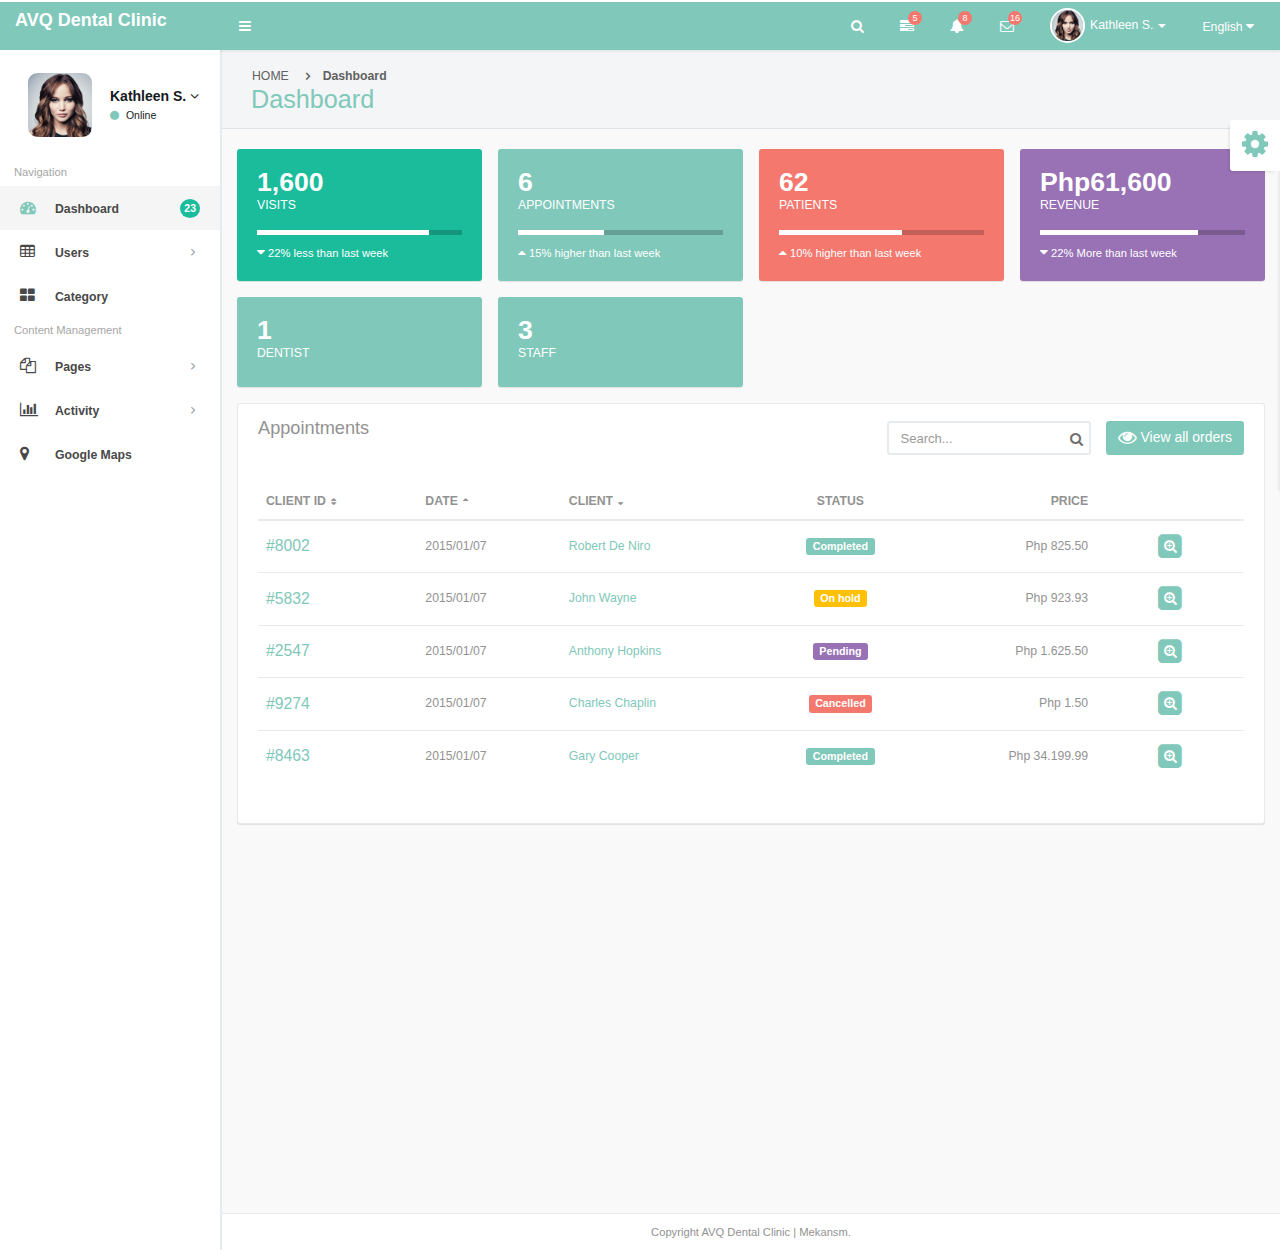
==== csharp/admin/index.html @ 96a30ef9 "Merge branch 'master' of https://github.com/johnsanas/avqdentalclinic" ====
<!DOCTYPE html>
<html>
<head>
<meta charset="UTF-8"/>
<meta name="viewport" content="width=device-width, initial-scale=1.0"/>
<meta http-equiv="X-UA-Compatible" content="IE=edge,chrome=1"/>
<title>Admin - AVQ Dental Clinic</title>
 
<link rel="stylesheet" type="text/css" href="css/bootstrap/bootstrap.min.css"/>
 
<script src="js/demo-rtl.js"></script>
 
 
<link rel="stylesheet" type="text/css" href="css/libs/font-awesome.css"/>
<link rel="stylesheet" type="text/css" href="css/libs/nanoscroller.css"/>
 
<link rel="stylesheet" type="text/css" href="css/compiled/theme_styles.css"/>
 
<link rel="stylesheet" href="css/libs/daterangepicker.css" type="text/css"/>
<link rel="stylesheet" href="css/libs/jquery-jvectormap-1.2.2.css" type="text/css"/>
<link rel="stylesheet" href="css/libs/weather-icons.css" type="text/css"/>
<link rel="stylesheet" href="css/libs/morris.css" type="text/css"/>
<!--<link type="image/x-icon" href="favicon.png" rel="shortcut icon"/>
 
<link href='//fonts.googleapis.com/css?family=Open+Sans:400,600,700,300' rel='stylesheet' type='text/css'>
<!--[if lt IE 9]>
		<script src="js/html5shiv.js"></script>
		<script src="js/respond.min.js"></script>
	<![endif]-->

	
</head>
<body>
<div id="theme-wrapper">
<header class="navbar" id="header-navbar">
<div class="container">
<a href="index.html" id="logo" class="navbar-brand">
AVQ Dental Clinic
</a>
<div class="clearfix">
<button class="navbar-toggle" data-target=".navbar-ex1-collapse" data-toggle="collapse" type="button">
<span class="sr-only">Toggle navigation</span>
<span class="fa fa-bars"></span>
</button>
<div class="nav-no-collapse navbar-left pull-left hidden-sm hidden-xs">
<ul class="nav navbar-nav pull-left">
<li>
<a class="btn" id="make-small-nav">
<i class="fa fa-bars"></i>
</a>
</li>
</ul>
</div>
<div class="nav-no-collapse pull-right" id="header-nav">
<ul class="nav navbar-nav pull-right">
<li class="mobile-search">
<a class="btn">
<i class="fa fa-search"></i>
</a>
<div class="drowdown-search">
<form role="search">
<div class="form-group">
<input type="text" class="form-control" placeholder="Search...">
<i class="fa fa-search nav-search-icon"></i>
</div>
</form>
</div>
</li>



<li class="dropdown hidden-xs">
<a class="btn dropdown-toggle" data-toggle="dropdown">
<i class="fa fa-tasks"></i>
<span class="count">5</span>
</a>
<ul class="dropdown-menu notifications-list">
<li class="pointer">
<div class="pointer-inner">
<div class="arrow"></div>
</div>
</li>

<li class="item-header">You have 5 pending tasks</li>
<li class="item">
	<a href="#">
		<div class="task-info">
			<div class="desc">Dashboard v1.3 <span class="pull-right">40%</span></div>
		</div>
		<div class="progress progress-striped">
			<div class="progress-bar progress-bar-success" role="progressbar" aria-valuenow="40" aria-valuemin="0" aria-valuemax="100" style="width: 40%">
				<span class="sr-only">40% Complete (success)</span>
			</div>
		</div>
	</a>
</li>
<li class="item">
	<a href="#">
		<div class="task-info">
			<div class="desc">Database Update <span class="pull-right">60%</span></div>
		</div>
		<div class="progress progress-striped">
			<div class="progress-bar progress-bar-warning" role="progressbar" aria-valuenow="60" aria-valuemin="0" aria-valuemax="100" style="width: 60%">
				<span class="sr-only">60% Complete (warning)</span>
			</div>
		</div>
	</a>
</li>
<li class="item">
	<a href="#">
		<div class="task-info">
			<div class="desc">Iphone Development <span class="pull-right">87%</span></div>
		</div>
		<div class="progress progress-striped">
			<div class="progress-bar progress-bar-info" role="progressbar" aria-valuenow="20" aria-valuemin="0" aria-valuemax="100" style="width: 87%">
				<span class="sr-only">87% Complete</span>
			</div>
		</div>
	</a>
</li>
<li class="item">
	<a href="#">
		<div class="task-info">
			<div class="desc">Mobile App <span class="pull-right">33%</span></div>
		</div>
		<div class="progress progress-striped">
			<div class="progress-bar progress-bar-danger" role="progressbar" aria-valuenow="80" aria-valuemin="0" aria-valuemax="100" style="width: 33%">
				<span class="sr-only">33% Complete (danger)</span>
			</div>
		</div>
	</a>
</li>
<li class="item">
   <a href="#">
		<div class="task-info">
			<div class="desc">Dashboard v1.3 <span class="pull-right">45%</span></div>
		</div>
		<div class="progress progress-striped active">
			<div class="progress-bar" role="progressbar" aria-valuenow="45" aria-valuemin="0" aria-valuemax="100" style="width: 45%">
				<span class="sr-only">45% Complete</span>
			</div>
		</div>
	</a>
</li>
<li class="item-footer">
<a href="#">
View all tasks
</a>
</li>
</ul>
</li>





<li class="dropdown hidden-xs">
<a class="btn dropdown-toggle" data-toggle="dropdown">
<i class="fa fa-bell"></i>
<span class="count">8</span>
</a>
<ul class="dropdown-menu notifications-list">
<li class="pointer">
<div class="pointer-inner">
<div class="arrow"></div>
</div>
</li>
<li class="item-header">You have 6 new notifications</li>
<li class="item">
<a href="#">
<i class="fa fa-comment"></i>
<span class="content">New comment on ‘Awesome P...</span>
<span class="time"><i class="fa fa-clock-o"></i>13 min.</span>
</a>
</li>
<li class="item">
<a href="#">
<i class="fa fa-plus"></i>
<span class="content">New user registration</span>
<span class="time"><i class="fa fa-clock-o"></i>13 min.</span>
</a>
</li>
<li class="item">
<a href="#">
<i class="fa fa-envelope"></i>
<span class="content">New Message from George</span>
<span class="time"><i class="fa fa-clock-o"></i>13 min.</span>
</a>
</li>
<li class="item">
<a href="#">
<i class="fa fa-shopping-cart"></i>
<span class="content">New purchase</span>
<span class="time"><i class="fa fa-clock-o"></i>13 min.</span>
</a>
</li>
<li class="item">
<a href="#">
<i class="fa fa-eye"></i>
<span class="content">New order</span>
<span class="time"><i class="fa fa-clock-o"></i>13 min.</span>
</a>
</li>
<li class="item-footer">
<a href="#">
View all notifications
</a>
</li>
</ul>
</li>

<li class="dropdown hidden-xs">
<a class="btn dropdown-toggle" data-toggle="dropdown">
<i class="fa fa-envelope-o"></i>
<span class="count">16</span>
</a>
<ul class="dropdown-menu notifications-list messages-list">
<li class="pointer">
<div class="pointer-inner">
<div class="arrow"></div>
</div>
</li>
<li class="item first-item">
<a href="#">
<img src="img/samples/messages-photo-1.png" alt=""/>
<span class="content">
<span class="content-headline">
George Clooney
</span>
<span class="content-text">
Look, just because I don't be givin' no man a foot massage don't make it
right for Marsellus to throw...
</span>
</span>
<span class="time"><i class="fa fa-clock-o"></i>13 min.</span>
</a>
</li>
<li class="item">
<a href="#">
<img src="img/samples/messages-photo-2.png" alt=""/>
<span class="content">
<span class="content-headline">
Emma Watson
</span>
<span class="content-text">
Look, just because I don't be givin' no man a foot massage don't make it
right for Marsellus to throw...
</span>
</span>
<span class="time"><i class="fa fa-clock-o"></i>13 min.</span>
</a>
</li>
<li class="item">
<a href="#">
<img src="img/samples/messages-photo-3.png" alt=""/>
<span class="content">
<span class="content-headline">
Robert Downey Jr.
</span>
<span class="content-text">
Look, just because I don't be givin' no man a foot massage don't make it
right for Marsellus to throw...
</span>
</span>
<span class="time"><i class="fa fa-clock-o"></i>13 min.</span>
</a>
</li>
<li class="item-footer">
<a href="#">
View all messages
</a>
</li>
</ul>
</li>
<li class="dropdown profile-dropdown">
<a href="#" class="dropdown-toggle" data-toggle="dropdown">
<img src="img/samples/scarlet-159.png" alt=""/>
<span class="hidden-xs">Kathleen S.</span> <b class="caret"></b>
</a>
<ul class="dropdown-menu">
<li><a href="user-profile.html"><i class="fa fa-user"></i>Profile</a></li>
<li><a href="#"><i class="fa fa-cog"></i>Settings</a></li>
<li><a href="#"><i class="fa fa-envelope-o"></i>Messages</a></li>
<li><a href="#"><i class="fa fa-power-off"></i>Logout</a></li>
</ul>
</li>
<li class="dropdown language hidden-xs">
<a class="btn dropdown-toggle" data-toggle="dropdown">
English
<i class="fa fa-caret-down"></i>
</a>
<ul class="dropdown-menu">
<li class="item">
<a href="#">
Spanish
</a>
</li>
<li class="item">
<a href="#">
German
</a>
</li>
<li class="item">
<a href="#">
Italian
</a>
</li>
</ul>
</li>
</ul>
</div>
</div>
</div>
</header>
<div id="page-wrapper" class="container">
<div class="row">
<div id="nav-col">
<section id="col-left" class="col-left-nano">
<div id="col-left-inner" class="col-left-nano-content">
<div id="user-left-box" class="clearfix hidden-sm hidden-xs dropdown profile2-dropdown">
<img alt="" src="img/samples/scarlet-159.png"/>
<div class="user-box">
<span class="name">
<a href="#" class="dropdown-toggle" data-toggle="dropdown">
Kathleen S.
<i class="fa fa-angle-down"></i>
</a>
<ul class="dropdown-menu">
<li><a href="user-profile.html"><i class="fa fa-user"></i>Profile</a></li>
<li><a href="#"><i class="fa fa-cog"></i>Settings</a></li>
<li><a href="#"><i class="fa fa-envelope-o"></i>Messages</a></li>
<li><a href="#"><i class="fa fa-power-off"></i>Logout</a></li>
</ul>
</span>
<span class="status">
<i class="fa fa-circle"></i> Online
</span>
</div>
</div>
<div class="collapse navbar-collapse navbar-ex1-collapse" id="sidebar-nav">
<ul class="nav nav-pills nav-stacked">
<li class="nav-header nav-header-first hidden-sm hidden-xs">
Navigation
</li>
<li class="active">
<a href="index.html">
<i class="fa fa-dashboard"></i>
<span>Dashboard</span>
<span class="label label-primary label-circle pull-right">23</span>
</a>
</li>
<li>
<a href="#" class="dropdown-toggle">
<i class="fa fa-table"></i>
<span>Users</span>
<i class="fa fa-angle-right drop-icon"></i>
</a>
<ul class="submenu">
<li>
<a href="dentist.html">
Dentist
</a>
</li>
<li>
<a href="staff.html">
Staff
</a>
</li>
<li>
<a href="patient.html">
Patients
</a>
</li>
</ul>
</li>
<li>
<a href="widgets.html">
<i class="fa fa-th-large"></i>
<span>Category</span>
</a>
</li>
<li class="nav-header nav-header-first hidden-sm hidden-xs">
Content Management
</li>
<li>
<a href="#" class="dropdown-toggle">
<i class="fa fa-copy"></i>
<span>Pages</span>
<i class="fa fa-angle-right drop-icon"></i>
</a>
<ul class="submenu">
<li>
<a href="calendar.html">
Home
</a>
</li>
<li>
<a href="gallery.html">
About
</a>
</li>
<li>
<a href="gallery-v2.html">
Users Page 1
</a>
</li>
<li>
<a href="pricing.html">
Users Page 2
</a>
</li>
<li>
<a href="projects.html">
<a href="projects.html">
Users Page 3
</a>
</li>
<li>
<a href="team-members.html">
<a href="projects.html">
Users Page 4
</a>
</li>

</ul>
</li>
<li>
<a href="#" class="dropdown-toggle">
<i class="fa fa-bar-chart-o"></i>
<span>Activity</span>
<i class="fa fa-angle-right drop-icon"></i>
</a>
<ul class="submenu">
<li>
<a href="graphs-morris.html">
Activity 1
</a>
</li>
<li>
<a href="graphs-flot.html">
Activity 2
</a>
</li>
<li>
<a href="graphs-dygraphs.html">
Activity 3
</a>
</li>
<li>
<a href="graphs-xcharts.html">
Activity 4
</a>
</li>
</ul>
</li>
<li>
<a href="maps.html">
<i class="fa fa-map-marker"></i>
<span>Google Maps</span>
</a>
</li>


</ul>
</div>
</div>
</section>
<div id="nav-col-submenu"></div>
</div>
<div id="content-wrapper">
<div class="row">
<div class="col-lg-12">
<div class="row">
<div class="col-lg-12">
<div id="content-header" class="clearfix">
<div class="pull-left">
<ol class="breadcrumb">
<li><a href="#">Home</a></li>
<li class="active"><span>Dashboard</span></li>
</ol>
<h1>Dashboard</h1>
</div>

</div>
</div>
</div>
<div class="row">
<div class="col-md-3 col-sm-6 col-xs-12">
<div class="main-box small-graph-box emerald-bg">
<div class="box-button">
	<a href="#" class="box-close tooltips" data-toggle="tooltip" title="Close Panel"><i class="fa fa-times"></i></a>
</div>
<span class="value">1,600</span>
<span class="headline">Visits</span>
<div class="progress">
<div style="width: 84%;" aria-valuemax="100" aria-valuemin="0" aria-valuenow="84" role="progressbar" class="progress-bar">
<span class="sr-only">84% Complete</span>
</div>
</div>
<span class="subinfo">
<i class="fa fa-caret-down"></i> 22% less than last week
</span>
</div>
</div>
<div class="col-md-3 col-sm-6 col-xs-12">
<div class="main-box small-graph-box blue-bg">
<div class="box-button">
	<a href="#" class="box-close tooltips" data-toggle="tooltip" title="Close Panel"><i class="fa fa-times"></i></a>
</div>
<span class="value">6</span>
<span class="headline">Appointments</span>
<div class="progress">
<div style="width: 42%;" aria-valuemax="100" aria-valuemin="0" aria-valuenow="42" role="progressbar" class="progress-bar">
<span class="sr-only">42% Complete</span>
</div>
</div>
<span class="subinfo">
<i class="fa fa-caret-up"></i> 15% higher than last week
</span>
</div>
</div>
<div class="col-md-3 col-sm-6 col-xs-12">
<div class="main-box small-graph-box red-bg">
<div class="box-button">
	<a href="#" class="box-close tooltips" data-toggle="tooltip" title="Close Panel"><i class="fa fa-times"></i></a>
</div>
<span class="value">62</span>
<span class="headline">Patients</span>
<div class="progress">
<div style="width: 60%;" aria-valuemax="100" aria-valuemin="0" aria-valuenow="60" role="progressbar" class="progress-bar">
<span class="sr-only">60% Complete</span>
</div>
</div>
<span class="subinfo">
<i class="fa fa-caret-up"></i> 10% higher than last week
</span>
</div>
</div>
<div class="col-md-3 col-sm-6 col-xs-12">
<div class="main-box small-graph-box purple-bg">
<div class="box-button">
	<a href="#" class="box-close tooltips" data-toggle="tooltip" title="Close Panel"><i class="fa fa-times"></i></a>
</div>
<span class="value">Php61,600</span>
<span class="headline">Revenue</span>
<div class="progress">
<div style="width: 77%;" aria-valuemax="100" aria-valuemin="0" aria-valuenow="77" role="progressbar" class="progress-bar">
<span class="sr-only">77% Complete</span>
</div>
</div>
<span class="subinfo">
<i class="fa fa-caret-down"></i> 22% More than last week
</span>
</div>
</div>

<div class="col-md-3 col-sm-6 col-xs-12">
<div class="main-box small-graph-box blue-bg">
<div class="box-button">
	<a href="#" class="box-close tooltips" data-toggle="tooltip" title="Close Panel"><i class="fa fa-times"></i></a>
</div>
<span class="value">1</span>
<span class="headline">Dentist</span>
</div>
</div>

<div class="col-md-3 col-sm-6 col-xs-12">
<div class="main-box small-graph-box blue-bg">
<div class="box-button">
	<a href="#" class="box-close tooltips" data-toggle="tooltip" title="Close Panel"><i class="fa fa-times"></i></a>
</div>
<span class="value">3</span>
<span class="headline">Staff</span>
</div>
</div>

</div>

<div class="row">


<div class="col-lg-12">
<div class="main-box clearfix">
<header class="main-box-header clearfix">
<h2 class="pull-left">Appointments</h2>
<div class="filter-block pull-right">
<div class="form-group pull-left">
<input type="text" class="form-control" placeholder="Search...">
<i class="fa fa-search search-icon"></i>
</div>
<a href="#" class="btn btn-primary pull-right">
<i class="fa fa-eye fa-lg"></i> View all orders
</a>
</div>
</header>
<div class="main-box-body clearfix">
<div class="table-responsive clearfix">
<table class="table table-hover">
<thead>
<tr>
<th><a href="#"><span>Client ID</span></a></th>
<th><a href="#" class="desc"><span>Date</span></a></th>
<th><a href="#" class="asc"><span>Client</span></a></th>
<th class="text-center"><span>Status</span></th>
<th class="text-right"><span>Price</span></th>
<th>&nbsp;</th>
</tr>
</thead>
<tbody>
<tr>
<td>
<a href="#">#8002</a>
</td>
<td>
2015/01/07
</td>
<td>
<a href="#">Robert De Niro</a>
</td>
<td class="text-center">
<span class="label label-success">Completed</span>
</td>
<td class="text-right">
Php 825.50
</td>
<td class="text-center" style="width: 15%;">
<a href="#" class="table-link">
<span class="fa-stack">
<i class="fa fa-square fa-stack-2x"></i>
<i class="fa fa-search-plus fa-stack-1x fa-inverse"></i>
</span>
</a>
</td>
</tr>
<tr>
<td>
<a href="#">#5832</a>
</td>
<td>
2015/01/07
</td>
<td>
<a href="#">John Wayne</a>
</td>
<td class="text-center">
<span class="label label-warning">On hold</span>
</td>
<td class="text-right">
Php 923.93
</td>
<td class="text-center" style="width: 15%;">
<a href="#" class="table-link">
<span class="fa-stack">
<i class="fa fa-square fa-stack-2x"></i>
<i class="fa fa-search-plus fa-stack-1x fa-inverse"></i>
</span>
</a>
</td>
</tr>
<tr>
<td>
<a href="#">#2547</a>
</td>
<td>
2015/01/07
</td>
<td>
<a href="#">Anthony Hopkins</a>
</td>
<td class="text-center">
<span class="label label-info">Pending</span>
</td>
<td class="text-right">
Php 1.625.50
</td>
<td class="text-center" style="width: 15%;">
<a href="#" class="table-link">
<span class="fa-stack">
<i class="fa fa-square fa-stack-2x"></i>
<i class="fa fa-search-plus fa-stack-1x fa-inverse"></i>
</span>
</a>
</td>
</tr>
<tr>
<td>
<a href="#">#9274</a>
</td>
<td>
2015/01/07
</td>
<td>
<a href="#">Charles Chaplin</a>
</td>
<td class="text-center">
<span class="label label-danger">Cancelled</span>
</td>
<td class="text-right">
Php 1.50
</td>
<td class="text-center" style="width: 15%;">
<a href="#" class="table-link">
<span class="fa-stack">
<i class="fa fa-square fa-stack-2x"></i>
<i class="fa fa-search-plus fa-stack-1x fa-inverse"></i>
</span>
</a>
</td>
</tr>
<tr>
<td>
<a href="#">#8463</a>
</td>
<td>
2015/01/07
</td>
<td>
<a href="#">Gary Cooper</a>
</td>
<td class="text-center">
<span class="label label-success">Completed</span>
</td>
<td class="text-right">
Php 34.199.99
</td>
<td class="text-center" style="width: 15%;">
<a href="#" class="table-link">
<span class="fa-stack">
<i class="fa fa-square fa-stack-2x"></i>
<i class="fa fa-search-plus fa-stack-1x fa-inverse"></i>
</span>
</a>
</td>
</tr>
</tbody>
</table>
</div>
</div>
</div>
</div>


</div>

</div>
</div>
<footer id="footer-bar" class="row">
<p id="footer-copyright" class="col-xs-12">
Copyright AVQ Dental Clinic | Mekansm.
</p>
</footer>
</div>
</div>
</div>
</div>
<div id="config-tool" class="closed">
<a id="config-tool-cog">
<i class="fa fa-cog"></i>
</a>
<div id="config-tool-options">
<h4>Layout Options</h4>
<ul>
<li>
<div class="checkbox-nice">
<input type="checkbox" id="config-fixed-header"/>
<label for="config-fixed-header">
Fixed Header
</label>
</div>
</li>
<li>
<div class="checkbox-nice">
<input type="checkbox" id="config-fixed-sidebar"/>
<label for="config-fixed-sidebar">
Fixed Left Menu
</label>
</div>
</li>
<li>
<div class="checkbox-nice">
<input type="checkbox" id="config-fixed-footer"/>
<label for="config-fixed-footer">
Fixed Footer
</label>
</div>
</li>
<li>
<div class="checkbox-nice">
<input type="checkbox" id="config-boxed-layout"/>
<label for="config-boxed-layout">
Boxed Layout
</label>
</div>
</li>
<li>
<div class="checkbox-nice">
<input type="checkbox" id="config-rtl-layout"/>
<label for="config-rtl-layout">
Right-to-Left
</label>
</div>
</li>
</ul>
<br/>
<h4>Skin Color</h4>
<ul id="skin-colors" class="clearfix">
<li>
<a class="skin-changer" data-skin="theme-navyBlue" data-toggle="tooltip" title="Navy Blue" style="background-color: #34495e;">
</a>
</li>
<li>
<a class="skin-changer" data-skin="theme-white" data-toggle="tooltip" title="White/Green" style="background-color: #2ecc71;">
</a>
</li>
<li>
<a class="skin-changer blue-gradient" data-skin="theme-blue-gradient" data-toggle="tooltip" title="Gradient">
</a>
</li>
<li>
<a class="skin-changer" data-skin="theme-greenSea" data-toggle="tooltip" title="Green Sea" style="background-color: #6ff3ad;">
</a>
</li>
<li>
<a class="skin-changer" data-skin="theme-amethyst" data-toggle="tooltip" title="Amethyst" style="background-color: #9b59b6;">
</a>
</li>
<li>
<a class="skin-changer" data-skin="theme-blue" data-toggle="tooltip" title="Blue" style="background-color: #7FC8BA;">
</a>
</li>
<li>
<a class="skin-changer" data-skin="theme-red" data-toggle="tooltip" title="Red" style="background-color: #e74c3c;">
</a>
</li>
<li>
<a class="skin-changer" data-skin="theme-whbl" data-toggle="tooltip" title="White/Blue" style="background-color: #1ABC9C;">
</a>
</li>
</ul>
</div>
</div>
 
<script src="js/demo-skin-changer.js"></script>  
<script src="js/jquery.js"></script>
<script src="js/bootstrap.js"></script>
<script src="js/jquery.nanoscroller.min.js"></script>
<script src="js/demo.js"></script>  

<script src="js/jquery.scrollTo.min.js"></script>
<script src="js/jquery.slimscroll.min.js"></script> 
<script src="js/moment.min.js"></script>
<script src="js/jquery-jvectormap-1.2.2.min.js"></script>
<script src="js/jquery-jvectormap-world-merc-en.js"></script>
<script src="js/gdp-data.js"></script>
<script src="js/flot/jquery.flot.min.js"></script>
<script src="js/flot/jquery.flot.resize.min.js"></script>
<script src="js/flot/jquery.flot.time.min.js"></script>
<script src="js/flot/jquery.flot.threshold.js"></script>
<script src="js/flot/jquery.flot.axislabels.js"></script>
<script src="js/jquery.sparkline.min.js"></script>
<script src="js/skycons.js"></script>

<script src="js/raphael-min.js"></script>
<script src="js/morris.js"></script>
<script src="js/scripts.js"></script>
<script src="js/pace.min.js"></script>

<script>
	$(document).ready(function() {
		//BOX BUTTON SHOW AND CLOSE
	   jQuery('.small-graph-box').hover(function() {
		  jQuery(this).find('.box-button').fadeIn('fast');
	   }, function() {
		  jQuery(this).find('.box-button').fadeOut('fast');
	   });
	   jQuery('.small-graph-box .box-close').click(function() {
		  jQuery(this).closest('.small-graph-box').fadeOut(200);
		  return false;
	   });
	   
	    //CHARTS
	    function gd(year, day, month) {
			return new Date(year, month - 1, day).getTime();
		}
		
		graphArea2 = Morris.Area({
			element: 'hero-area',
			padding: 10,
        behaveLikeLine: true,
        gridEnabled: false,
        gridLineColor: '#dddddd',
        axes: true,
        resize: true,
        smooth:true,
        pointSize: 0,
        lineWidth: 0,
        fillOpacity:0.85,
			data: [
				{period: '2010 Q1', iphone: 2666, ipad: null, itouch: 2647},
				{period: '2010 Q2', iphone: 15778, ipad: 13794, itouch: 12041},
				{period: '2010 Q3', iphone: 12912, ipad: 10969, itouch: 9901},
				{period: '2010 Q4', iphone: 8767, ipad: 6597, itouch: 6689},
				{period: '2011 Q1', iphone: 10810, ipad: 10914, itouch: 12293},
				{period: '2011 Q2', iphone: 9670, ipad: 9000, itouch: 7881},
				{period: '2011 Q3', iphone: 4820, ipad: 3795, itouch: 1588},
				{period: '2011 Q4', iphone: 15073, ipad: 8967, itouch: 5175},
				{period: '2012 Q1', iphone: 10687, ipad: 4460, itouch: 2028},
				{period: '2012 Q2', iphone: 8432, ipad: 5713, itouch: 1791}
			],
			lineColors:['#869d9d','#EFC94C','#45B29D'],
			xkey: 'period',
            redraw: true,
            ykeys: ['iphone', 'ipad', 'itouch'],
            labels: ['All Visitors', 'Returning Visitors', 'Unique Visitors'],
			pointSize: 2,
			hideHover: 'auto',
			resize: true
		});
		
			// graph real time
		if ($('#graph-flot-realtime').length) {
		
			var data = [],
				totalPoints = 300;

			function getRandomData() {

				if (data.length > 0)
					data = data.slice(1);

				// Do a random walk

				while (data.length < totalPoints) {

					var prev = data.length > 0 ? data[data.length - 1] : 50,
						y = prev + Math.random() * 10 - 5;

					if (y < 0) {
						y = 0;
					} else if (y > 100) {
						y = 100;
					}

					data.push(y);
				}

				// Zip the generated y values with the x values

				var res = [];
				for (var i = 0; i < data.length; ++i) {
					res.push([i, data[i]])
				}

				return res;
			}

			// Set up the control widget

			var updateInterval = 30;
			$().val(updateInterval).change(function () {
				var v = $(this).val();
				if (v && !isNaN(+v)) {
					updateInterval = +v;
					if (updateInterval < 1) {
						updateInterval = 1;
					} else if (updateInterval > 2000) {
						updateInterval = 2000;
					}
					$(this).val("" + updateInterval);
				}
			});

			var plot = $.plot("#graph-flot-realtime", [ getRandomData() ], {
				series: {
					lines: { 
						show: true,
						lineWidth: 1,
						fill: true, 
						fillColor: { colors: [ { opacity: 0.5 }, { opacity: 0.5 } ] }
					},
					shadowSize: 0	// Drawing is faster without shadows
				},
				colors: ["#1ABC9C"],
				
				yaxis: {
					min: 0,
					max: 110
				},
				xaxis: {
					show: false
				},
				grid:{borderWidth:1,backgroundColor:"#FFF"}
			});

			function update() {

				plot.setData([getRandomData()]);

				// Since the axes don't change, we don't need to call plot.setupGrid()

				plot.draw();
				setTimeout(update, updateInterval);
			}

			update();
		}
	    
		//WORLD MAP
		$('#world-map').vectorMap({
			map: 'world_merc_en',
			backgroundColor: '#ffffff',
			zoomOnScroll: false,
			regionStyle: {
				initial: {
					fill: '#e1e1e1',
					stroke: 'none',
					"stroke-width": 0,
					"stroke-opacity": 1
				},
				hover: {
					"fill-opacity": 0.8
				},
				selected: {
					fill: '#8dc859'
				},
				selectedHover: {
				}
			},
			markerStyle: {
				initial: {
					fill: '#FF6C60',
					stroke: '#FF6C60'
				}
			},
			markers: [
				{latLng: [38.35, -121.92], name: 'Los Angeles - 23'},
				{latLng: [39.36, -73.12], name: 'New York - 84'},
				{latLng: [50.49, -0.23], name: 'London - 43'},
				{latLng: [36.29, 138.54], name: 'Tokyo - 33'},
				{latLng: [37.02, 114.13], name: 'Beijing - 91'},
				{latLng: [-32.59, 150.21], name: 'Sydney - 22'},
			],
			series: {
				regions: [{
					values: gdpData,
					scale: ['#6fc4fe', '#58DDD0'],
					normalizeFunction: 'polynomial'
				}]
			},
			onRegionLabelShow: function(e, el, code){
				el.html(el.html()+' ('+gdpData[code]+')');
			}
		});

		/* SPARKLINE - graph in header */
		var orderValues = [10,8,5,7,4,4,3,8,0,7,10,6,5,4,3,6,8,9];

		$('.spark-orders').sparkline(orderValues, {
			type: 'bar', 
			barColor: '#7FC8BA',
			height: 25,
			barWidth: 6
		});

		var revenuesValues = [8,3,2,6,4,9,1,10,8,2,5,8,6,9,3,4,2,3,7];

		$('.spark-revenues').sparkline(revenuesValues, {
			type: 'bar', 
			barColor: '#7FC8BA',
			height: 25,
			barWidth: 6
		});

		/* ANIMATED WEATHER */
		var skycons = new Skycons({"color": "#58DDD0"});
		// on Android, a nasty hack is needed: {"resizeClear": true}

		// you can add a canvas by it's ID...
		skycons.add("current-weather", Skycons.SNOW);

		// start animation!
		skycons.play();

		$('.conversation-inner').slimScroll({
	        height: '405px',
	        wheelStep: 35,
	    });
		
		$('.chat-input').keypress(function (ev) {
			var p = ev.which;
			var chatTime = moment().format("MMMM Do YYYY, h:mm a");
			var chatText = $('.chat-input').val();
			if (p == 13) {
				if (chatText == "") {
					alert('Empty Field');
				} else {
					$('<div class="conversation-item item-left clearfix"><div class="conversation-user"><img src="img/samples/ryan.png" alt="male"/></div><div class="conversation-body"><div class="name">Ryan Gossling</div><div class="time hidden-xs">' + chatTime + '</div><div class="text">' + chatText + '</div></div></div>').appendTo('.conversation-inner');
					$(this).val('');
					$('.conversation-inner').scrollTo('100%', '100%', {
					easing: 'swing'
					});
				}
				return false;
				ev.epreventDefault();
				ev.stopPropagation();
			}
		});
		$('.chat-send .btn').click(function () {
			var chatTime = moment().format("MMMM Do YYYY, h:mm a");
			var chatText = $('.chat-input').val();
			if (chatText == "") {
				alert('Empty Field');
				$(".chat-input").focus();
			} else {
				$('<div class="conversation-item item-left clearfix"><div class="conversation-user"><img src="img/samples/ryan.png" alt="male"/></div><div class="conversation-body"><div class="name">Ryan Gossling</div><div class="time hidden-xs">' + chatTime + '</div><div class="text">' + chatText + '</div></div></div>').appendTo('.conversation-inner');
				$('.chat-input').val('');
				$(".chat-input").focus();
				$('.conversation-inner').scrollTo('100%', '100%', {
					easing: 'swing'
				});
			}
			return false;
		});
	});
	</script>
</body>
</html>
---- csharp/admin/css/libs/nanoscroller.css ----
.nano{position:relative;width:100%;height:100%;overflow:hidden;}.nano>.nano-content{position:absolute;overflow:scroll;overflow-x:hidden;top:0;right:0;bottom:0;left:0;}.nano>.nano-content:focus{outline:thin dotted;}.nano>.nano-content::-webkit-scrollbar{display:none;}.has-scrollbar>.nano-content::-webkit-scrollbar{display:block;}.nano>.nano-pane{background:rgba(0,0,0,.1);position:absolute;width:7px;right:0;top:0;bottom:0;visibility:hidden\9;opacity:.01;-webkit-transition:.2s;-moz-transition:.2s;-o-transition:.2s;transition:.2s;-moz-border-radius:7px;-webkit-border-radius:7px;border-radius:7px;}.nano>.nano-pane>.nano-slider{background:#444;background:rgba(0,0,0,.5);position:relative;margin:0 1px;-moz-border-radius:7px;-webkit-border-radius:7px;border-radius:7px;}.nano:hover>.nano-pane,.nano-pane.active,.nano-pane.flashed{visibility:visible\9;opacity:0.99;}@media (min-width: 992px) {.fixed-leftmenu .col-left-nano{position:relative;width:100%;height:100%;overflow:hidden;}.fixed-leftmenu .col-left-nano>.col-left-nano-content{position:absolute;overflow:scroll;overflow-x:hidden;top:0;right:0;bottom:0;left:0;}.fixed-leftmenu .col-left-nano>.col-left-nano-content:focus{outline:thin dotted;}.fixed-leftmenu .col-left-nano>.col-left-nano-content::-webkit-scrollbar{display:none;}.fixed-leftmenu .has-scrollbar>.col-left-nano-content::-webkit-scrollbar{display:block;}.fixed-leftmenu .col-left-nano>.nano-pane{background:rgba(0,0,0,.1);position:absolute;width:7px;right:0;top:0;bottom:0;visibility:hidden\9;opacity:.01;-webkit-transition:.2s;-moz-transition:.2s;-o-transition:.2s;transition:.2s;-moz-border-radius:7px;-webkit-border-radius:7px;border-radius:7px;}.fixed-leftmenu .col-left-nano>.nano-pane>.nano-slider{background:#444;background:rgba(0,0,0,.5);position:relative;margin:0 1px;-moz-border-radius:7px;-webkit-border-radius:7px;border-radius:7px;}.fixed-leftmenu .col-left-:hover>.nano-pane,.nano-pane.active,.nano-pane.flashed{visibility:visible\9;opacity:0.99;}#email-navigation.email-nav-nano,#email-content.email-content-nano,#email-detail.email-detail-nano,#email-new.email-new-nano{height:100%;overflow:hidden;}#email-navigation.email-nav-nano>.email-nav-nano-content,#email-content.email-content-nano>.email-content-nano-content,#email-detail.email-detail-nano>.email-detail-nano-content,#email-new.email-new-nano>.email-new-nano-content{position:absolute;overflow:scroll;overflow-x:hidden;top:0;right:0;bottom:0;left:0;}.rtl #email-navigation.email-nav-nano>.email-nav-nano-content,.rtl #email-content.email-content-nano>.email-content-nano-content,.rtl #email-detail.email-detail-nano>.email-detail-nano-content,.rtl #email-new.email-new-nano>.email-new-nano-content{left:-14px;padding-left:14px;right:0!important;padding-right:0!important;}#email-navigation.email-nav-nano>.email-nav-nano-content:focus,#email-content.email-content-nano>.email-content-nano-content:focus,#email-detail.email-detail-nano>.email-detail-nano-content:focus,#email-new.email-new-nano>.email-new-nano-content:focus{outline:thin dotted;}#email-navigation.email-nav-nano>.email-nav-nano-content::-webkit-scrollbar,#email-content.email-content-nano>.email-content-nano-content::-webkit-scrollbar,#email-detail.email-detail-nano>.email-detail-nano-content::-webkit-scrollbar,#email-new.email-new-nano>.email-new-nano-content::-webkit-scrollbar{display:none;}#email-navigation.has-scrollbar>.email-nav-nano-content::-webkit-scrollbar,#email-content.has-scrollbar>.email-content-nano-content::-webkit-scrollbar,#email-detail.has-scrollbar>.email-detail-nano-content::-webkit-scrollbar,#email-new.has-scrollbar>.email-new-nano-content::-webkit-scrollbar{display:block;}#email-navigation.email-nav-nano>.nano-pane,#email-content.email-content-nano>.nano-pane,#email-detail.email-detail-nano>.nano-pane,#email-new.email-new-nano>.nano-pane{background:rgba(0,0,0,.1);position:absolute;width:7px;right:0;top:0;bottom:0;visibility:hidden\9;opacity:.01;-webkit-transition:.2s;-moz-transition:.2s;-o-transition:.2s;transition:.2s;-moz-border-radius:7px;-webkit-border-radius:7px;border-radius:7px;}.rtl #email-navigation.email-nav-nano>.nano-pane,.rtl #email-content.email-content-nano>.nano-pane,.rtl #email-detail.email-detail-nano>.nano-pane,.rtl #email-new.email-new-nano>.nano-pane{left:0;right:auto;}#email-navigation.email-nav-nano>.nano-pane>.nano-slider,#email-content.email-content-nano>.nano-pane>.nano-slider,#email-detail.email-detail-nano>.nano-pane>.nano-slider,#email-new.email-new-nano>.nano-pane>.nano-slider{background:#444;background:rgba(0,0,0,.5);position:relative;margin:0 1px;-moz-border-radius:7px;-webkit-border-radius:7px;border-radius:7px;}#email-navigation.email-nav-nano:hover>.nano-pane,#email-navigation .nano-pane.active,#email-navigation .nano-pane.flashed,#email-content.email-content-nano:hover>.nano-pane,#email-content .nano-pane.active,#email-content .nano-pane.flashed,#email-detail.email-detail-nano:hover>.nano-pane,#email-detail .nano-pane.active,#email-detail .nano-pane.flashed,#email-new.email-new-nano:hover>.nano-pane,#email-new .nano-pane.active,#email-new .nano-pane.flashed{visibility:visible\9;opacity:0.99;}}
---- csharp/admin/css/compiled/theme_styles.css ----
html,
body {
    font-family: 'Open Sans',sans-serif;
    -webkit-font-smoothing: antialiased;
	overflow-x: hidden;
}
@media (max-width: 419px) { 
    html,
    body { font-size: 12px }
}
body {
    color: #929292;
    background: url("../../img/whitey.jpg") repeat scroll 0 0 #fff;
    background-size: 220px 220px;
}
h1,
h2,
h3,
h4,
h5,
h6 {
    font-family: 'Open Sans',sans-serif;
    font-weight: 300;
}
h1 {
    clear: both;
    color: #1ABC9C;
    margin: 0 0 20px 0;
    padding-left: 14px;
    font-size: 2em;
}
h2 {
    clear: both;
    font-size: 1.8em;
    margin-bottom: 10px;
    padding: 10px 0 10px 30px;
}
h3 {
    border-bottom: 2px solid #b0bec5;
    padding-left: 5px;
    margin-bottom: 15px;
    margin-top: 30px;
    font-size: 1.4em;
}
h3>span {
    border-bottom: 2px solid #b0bec5;
    display: inline-block;
    padding: 0 5px 5px;
}
h4 { font-size: 1.2em }
h5 { font-size: 1em }
h6 { font-size: 0.875em }
a {
    color: #1ABC9C;
    outline: none!important;
}
a:hover,
a:focus { color: #1ABC9C }
.container {
    padding-left: 8px;
    padding-right: 8px;
}
@media (max-width: 767px) { 
    .container {
        padding-left: 5px;
        padding-right: 5px;
    }
}
.row {
    margin-left: -8px;
    margin-right: -8px;
}
@media (max-width: 767px) { 
    .row {
        margin-left: -5px;
        margin-right: -5px;
    }
}
.col-xs-1,
.col-sm-1,
.col-md-1,
.col-lg-1,
.col-xs-2,
.col-sm-2,
.col-md-2,
.col-lg-2,
.col-xs-3,
.col-sm-3,
.col-md-3,
.col-lg-3,
.col-xs-4,
.col-sm-4,
.col-md-4,
.col-lg-4,
.col-xs-5,
.col-sm-5,
.col-md-5,
.col-lg-5,
.col-xs-6,
.col-sm-6,
.col-md-6,
.col-lg-6,
.col-xs-7,
.col-sm-7,
.col-md-7,
.col-lg-7,
.col-xs-8,
.col-sm-8,
.col-md-8,
.col-lg-8,
.col-xs-9,
.col-sm-9,
.col-md-9,
.col-lg-9,
.col-xs-10,
.col-sm-10,
.col-md-10,
.col-lg-10,
.col-xs-11,
.col-sm-11,
.col-md-11,
.col-lg-11,
.col-xs-12,
.col-sm-12,
.col-md-12,
.col-lg-12 {
    padding-left: 8px;
    padding-right: 8px;
}
@media (max-width: 767px) { 
    .col-xs-1,
    .col-sm-1,
    .col-md-1,
    .col-lg-1,
    .col-xs-2,
    .col-sm-2,
    .col-md-2,
    .col-lg-2,
    .col-xs-3,
    .col-sm-3,
    .col-md-3,
    .col-lg-3,
    .col-xs-4,
    .col-sm-4,
    .col-md-4,
    .col-lg-4,
    .col-xs-5,
    .col-sm-5,
    .col-md-5,
    .col-lg-5,
    .col-xs-6,
    .col-sm-6,
    .col-md-6,
    .col-lg-6,
    .col-xs-7,
    .col-sm-7,
    .col-md-7,
    .col-lg-7,
    .col-xs-8,
    .col-sm-8,
    .col-md-8,
    .col-lg-8,
    .col-xs-9,
    .col-sm-9,
    .col-md-9,
    .col-lg-9,
    .col-xs-10,
    .col-sm-10,
    .col-md-10,
    .col-lg-10,
    .col-xs-11,
    .col-sm-11,
    .col-md-11,
    .col-lg-11,
    .col-xs-12,
    .col-sm-12,
    .col-md-12,
    .col-lg-12 {
        padding-left: 5px;
        padding-right: 5px;
    }
}
@media (max-width: 419px) { 
    h1 {
        padding-left: 5px;
        font-size: 1.8em;
    }
    h2 { font-size: 1.5em }
    .hidden-xxs { display: none!important }
    tr.hidden-xxs { display: table-row!important }
    th.hidden-xxs,
    td.hidden-xxs { display: table-cell!important }
    .visible-xxs { display: block!important }
    tr.visible-xxs { display: none!important }
    th.visible-xxs,
    td.visible-xxs { display: none!important }
    .breadcrumb { padding-left: 6px }
}
#theme-wrapper {
    box-shadow: 0 0 53px 0 rgba(0,0,0,0.55);
    max-width: 1920px;
}
#page-wrapper { background-color: #2c3e50 }
.container {
    margin: 0;
    max-width: 1920px;
    width: 100%;
}
#content-wrapper {
    background: #e7ebee;
    height: 100%;
    margin-top: 0;
    margin-bottom: 0;
    position: relative;
    min-height: 1200px;
    padding: 15px 15px 35px 15px;
    margin-left: 220px;
}
@media (max-width: 991px) { 
    #content-wrapper {
        margin-left: 0;
        border-left: 0!important;
        border-right: 0!important;
    }
}
@media (max-width: 767px) { 
    #content-wrapper { padding: 10px 8px 0 8px }
}
@media (max-width: 419px) { 
    #content-wrapper { padding: 5px 5px 0 5px }
}
#content-wrapper>.row { opacity: 1 }
#content-header {
    background: #f3f5f6;
    margin: -15px -15px 20px -15px;
    padding: 15px;
    border-bottom: 1px solid #dee4e8;
}
@media (max-width: 767px) { 
    #content-header { margin: -15px -5px 20px -5px }
}
#content-header h1 {
    margin-bottom: 0;
    font-size: 1.8em;
}
.main-box {
    background: #FFFFFF;
    box-shadow: 0px 1px 1px rgba(0,0,0,0.1);
    margin-bottom: 16px;
    border-radius: 3px;
    background-clip: padding-box;
}
@media (max-width: 767px) { 
    .main-box { margin-bottom: 10px }
}
.main-box h2 {
    font-size: 1.3em;
    line-height: 29px;
    margin: 0;
    padding: 0;
}
@media (max-width: 419px) { 
    .main-box h2 { margin-bottom: 5px }
}
.main-box.no-header { padding-top: 20px }
.main-box .main-box-header {
    min-height: 50px;
    padding: 10px 20px;
}
.main-box .main-box-header.with-border { border-bottom: 1px solid #ecf0f1 }
.main-box .main-box-body { padding: 0 20px 20px 20px }
h1 small,
h2 small,
h3 small,
h1 .small,
h2 .small,
h3 .small { padding-left: 8px }
.navbar-toggle {
    border: medium none;
    font-size: 1.4em;
    height: 50px;
    margin: 0;
    text-shadow: none;
    width: 50px;
    z-index: 100;
    border-radius: 0;
    background-clip: padding-box;
}
.navbar-toggle .icon-bar { background: none repeat scroll 0 0 white }
.nav>li { float: left }
.navbar-nav { margin: 0 0 0 10px }
.navbar-nav>li>a {
    padding-bottom: 15px;
    padding-top: 15px;
    line-height: 24px;
}
.navbar-nav>li>.dropdown-menu {
    border-radius: 3px;
    background-clip: padding-box;
    min-width: 223px;
}
.dropdown-menu>li>a {
    color: #707070;
    font-size: 0.875em;
    line-height: 1.7;
    padding-left: 35px;
    transition: border-color 0.1s ease-in-out 0s,background-color 0.1s ease-in-out 0s;
}
.dropdown-menu>li>a:hover,
.dropdown-menu>li>a:focus {
    background-color: #f6f6f6;
    color: #707070;
}
.dropdown-menu>li>a>i {
    position: absolute;
    margin-left: -18px;
    margin-top: 4px;
}
.nav-pills>li { float: none }
.nav-pills>li>a {
    border-radius: 0;
    background-clip: padding-box;
}
.navbar>.container .navbar-brand {
    background: #34495e;
    color: #fff;
    font-family: 'Titillium Web',Geneva,sans-serif;
    font-weight: 700;
    width: 220px;
    margin-left: -8px;
    padding: 10px 15px;
}
@media (max-width: 991px) { 
    .navbar>.container .navbar-brand {
        background: transparent;
        color: #262626;
    }
}
@media (max-width: 767px) { 
    .navbar>.container .navbar-brand {
        padding-top: 12px;
        padding-top: 12.5px;
    }
}
@media (max-width: 767px) { 
    #logo {
        width: 150px;
        padding-left: 0;
        font-size: 1em;
        margin-left: 6px;
    }
}
@media (max-width: 400px) { 
    #logo {
        width: auto;
        margin-left: 15px;
    }
}
@media (max-width: 767px) { 
    #logo img { height: 19px }
}
@media (max-width: 400px) { 
    #logo span { display: none }
}
#logo.navbar-brand>img {
    margin: 0 auto;
    padding-right: 4px;
    height: 30px;
}
@media (max-width: 767px) { 
    #logo.navbar-brand>img { height: 25px }
}
@media (min-width: 992px) { 
    #logo.navbar-brand>img.normal-logo.logo-white { display: block }
}
@media (max-width: 991px) { 
    #logo.navbar-brand>img.normal-logo.logo-white { display: none }
}
@media (min-width: 992px) { 
    #logo.navbar-brand>img.normal-logo.logo-black { display: none }
}
@media (max-width: 991px) { 
    #logo.navbar-brand>img.normal-logo.logo-black { display: block }
}
#header-navbar {
    background: #fff;
    border: 0 none;
    border-radius: 0;
    background-clip: padding-box;
    margin: 0;
    min-height: 50px;
    color: #262626;
    box-shadow: 0px 1px 3px 0 rgba(0,0,0,0.1);
    position: relative;
    z-index: 99;
}
#header-navbar .navbar-form .form-group { position: relative }
#header-navbar .navbar-form .form-control {
    background: #131313;
    color: #707070;
    height: 30px;
    line-height: 30px;
    margin-top: 2px;
    font-size: 0.75em;
}
#header-navbar .navbar-form .nav-search-icon {
    position: absolute;
    color: #707070;
    right: 6px;
    top: 8px;
}
#header-navbar .nav>li>a { height: 50px }
#header-navbar .nav>li>a>span.count {
    background: none repeat scroll 0 0 #f4786e;
    border-radius: 50%;
    background-clip: padding-box;
    color: #fff;
    display: block;
    font-size: 9px;
    height: 14px;
    line-height: 14px;
    position: absolute;
    right: 10px;
    text-align: center;
    top: 11px;
    width: 14px;
}
#header-navbar .profile-dropdown>a {
    padding-top: 8px;
    padding-bottom: 7px;
    line-height: 35px;
}
#header-navbar .profile-dropdown>a>img {
    border-radius: 50%;
    background-clip: padding-box;
    float: left;
    height: 35px;
    margin-right: 5px;
    width: 35px;
    border: 2px solid #fff;
}
#header-navbar .profile-dropdown>a>span {
    float: left;
    display: block;
    margin-right: 3px;
    font-size: em;
}
#header-nav .form-control {
    border-radius: 0;
    background-clip: padding-box;
    border: 0;
}
#header-navbar .navbar-left .navbar-nav { margin-left: 0 }
#header-navbar .nav>li>a {
    font-size: 0.875em;
    padding-left: 18px;
    padding-right: 18px;
    color: #484848;
    border: none;
    border-radius: 0;
    background-clip: padding-box;
    cursor: pointer;
}
#header-navbar .nav>li>a>i,
#sidebar-nav .nav>li>a>i { font-size: 1.125em }
#sidebar-nav .nav>li>a:focus,
#sidebar-nav .nav .open>a,
#sidebar-nav .nav .open>a:focus { background: inherit }
#sidebar-nav .nav>li>a:hover,
#sidebar-nav .nav .open>a:hover {
    background: #253443;
    color: #fff;
    outline: none;
}
#header-navbar .nav>li>a:hover,
#header-navbar .nav>li>a:focus,
#header-navbar .nav .open>a,
#header-navbar .nav .open>a:hover,
#header-navbar .nav .open>a:focus,
.navbar-toggle:hover,
.navbar-toggle:focus,
.mobile-search.active>.btn {
    background: #1ABC9C;
    color: #fff;
}
#header-navbar .nav>li>a:hover,
#header-navbar .nav>li>a:focus,
#header-navbar .nav .open>a,
#header-navbar .nav .open>a:hover,
#header-navbar .nav .open>a:focus { background-color: #1ABC9C }
.nav-pills>li.active>a,
.nav-pills>li.active>a:hover,
.nav-pills>li.active>a:focus,
#sidebar-nav .nav-pills>li.active>a,
#sidebar-nav .nav-pills>li.active>a:hover,
#sidebar-nav .nav-pills>li.active>a:focus,
.nav-pills>li.open>a,
.nav-pills>li.open>a:hover,
.nav-pills>li.open>a:focus,
#sidebar-nav .nav-pills>li.open>a,
#sidebar-nav .nav-pills>li.open>a:hover,
#sidebar-nav .nav-pills>li.open>a:focus,
.nav-small #nav-col #sidebar-nav .nav-pills>li.open>a {
    background-color: #253443;
    color: #fff;
    border-left-color: #1ABC9C;
}
#header-navbar .nav>li .caret {
    border-top-color: #fff;
    border-bottom-color: #fff;
}
#header-navbar .nav a:hover .caret {
    border-top-color: #fff;
    border-bottom-color: #fff;
}
.drowdown-search {
    background: #FFFFFF;
    display: block;
    left: 168px;
    padding: 4px 0;
    position: absolute;
    top: 0;
    transition: left 0.25s ease-out 0s,right 0.25s ease-out 0s;
    width: 0;
    z-index: 1;
    overflow: hidden;
}
@media (max-width: 991px) { 
    .drowdown-search {
        box-shadow: 0 1px 1px rgba(0,0,0,0.3);
        display: block;
        left: 0;
        padding: 10px 0;
        top: 50px;
        width: 100%;
        display: none;
        transition: none;
    }
}
.drowdown-search form .form-group {
    position: relative;
    margin: 0 15px;
}
.drowdown-search form .form-control {
    background: none repeat scroll 0 0 #FFFFFF;
    box-shadow: none!important;
    color: #929292;
    font-size: 1em;
    font-weight: 400;
    height: 42px;
    line-height: 42px;
    padding-left: 5px;
    padding-right: 26px;
}
@media (max-width: 991px) { 
    .drowdown-search form .form-control {
        font-size: 1.6em;
        font-weight: 600;
    }
}
.drowdown-search form .nav-search-icon {
    color: #929292;
    font-size: 1.2em;
    position: absolute;
    right: 5px;
    top: 13px;
    cursor: pointer;
}
@media (max-width: 991px) { 
    .drowdown-search form .nav-search-icon {
        font-size: 1.8em;
        right: 15px;
        top: 8px;
    }
}
.drowdown-search form .form-control::-webkit-input-placeholder { color: #929292 }
.drowdown-search form .form-control:-moz-placeholder { color: #929292 }
.drowdown-search form .form-control::-moz-placeholder { color: #929292 }
.drowdown-search form .form-control:-ms-input-placeholder { color: #929292 }
.mobile-search { overflow: hidden }
@media (max-width: 991px) { 
    .mobile-search {
        position: inherit!important;
        overflow: visible;
    }
}
.mobile-search>a.btn { float: right }
.mobile-search.active { width: 220px }
@media (max-width: 991px) { 
    .mobile-search.active { width: auto }
}
.mobile-search.active .drowdown-search {
    width: 220px;
    left: 0;
}
@media (max-width: 991px) { 
    .mobile-search.active .drowdown-search {
        display: block;
        width: 100%;
        left: 0;
    }
}
.navbar-nav>li>.dropdown-menu.notifications-list {
    min-width: 310px;
    padding-bottom: 0;
    padding-top: 0;
    color: #707070;
}
.notifications-list .item-header {
    font-size: 0.875em;
    font-weight: bold;
    line-height: 40px;
    text-align: center;
}
.notifications-list .item {
    border-top: 1px solid #f6f6f6;
    line-height: 1.4;
    padding-bottom: 0;
    padding-top: 0;
    clear: both;
}
.notifications-list .item>a>i { color: #f4786e }
.notifications-list .item a {
    clear: both;
    white-space: normal;
    padding-bottom: 8px;
    padding-top: 8px;
}
.notifications-list .item a .time {
    color: #1ABC9C;
    margin-left: 10px;
    position: absolute;
    right: 13px;
    white-space: normal!important;
}
.notifications-list .item a .time i { margin-right: 3px }
.notifications-list .item-footer {
    background: #1ABC9C;
    padding-bottom: 0;
    padding-top: 0;
    border-radius: 0 0 3px 3px;
    background-clip: padding-box;
}
.notifications-list .item-footer a {
    padding: 8px 20px;
    text-align: center;
    transition: border-color 0.1s ease-in-out 0s,background-color 0.1s ease-in-out 0s;
    color: #fff;
}
.notifications-list .item-footer a:hover,
.notifications-list .item-footer a:focus {
    background-color: #0288d1;
    color: #fff;
}
.notifications-list .pointer {
    height: 12px;
    margin: 0;
    padding: 0;
    position: absolute;
    right: 21px;
    top: -12px;
    width: 12px;
    display: none!important;
}
.notifications-list .pointer .pointer-inner { position: relative }
.notifications-list .pointer .arrow {
    border-color: transparent transparent #FFFFFF;
    border-style: solid;
    border-width: 6px;
    cursor: pointer;
    left: auto;
    position: absolute;
    right: 0;
    top: 0;
    z-index: 1002;
}
.notifications-list .pointer .arrow-border {
    border-color: transparent transparent rgba(0,0,0,0.15);
    border-style: solid;
    border-width: 7px;
    cursor: pointer;
    left: -1px;
    position: absolute;
    top: -2px;
    z-index: 1001;
}
.messages-list { margin-left: -30px }
.dropdown.language.hidden-xs ul.dropdown-menu {
    min-width: 100px;
    max-width: 200pz;
    margin-left: -20px;
}
.messages-list .item.first-item { border-top: 0!important }
.messages-list .item>a {
    padding-left: 20px;
    padding-right: 20px;
    padding-bottom: 25px;
    transition: border-color 0.1s ease-in-out 0s,background-color 0.1s ease-in-out 0s;
}
.messages-list .item>a>img {
    position: absolute;
    margin-top: 10px;
}
.messages-list .item>a>.content {
    display: block;
    padding-left: 50px;
    padding-top: 5px;
}
.messages-list .item>a>.content .content-headline {
    color: #605F5F;
    display: block;
    font-weight: 600;
}
.messages-list .item>a>.content .content-text {
    display: block;
    line-height: 1.4;
}
@media (max-width: 400px) { 
    #header-navbar .container { padding: 0 }
}
@media (max-width: 400px) { 
    .profile-dropdown .dropdown-toggle {
        padding-left: 5px!important;
        padding-right: 5px!important;
    }
}
@media (max-width: 400px) { 
    #header-nav .nav { margin-left: 0 }
}
#col-left {
    position: relative;
    color: #003940;
    height: 100%;
}
#col-left a { color: #e1e1e1 }
#col-left a:hover,
#col-left .nav-active a.nav-link,
#col-left a.active { color: #fff }
#col-left * { outline: none }
#nav-col {
    padding: 0;
    z-index: 100;
    position: absolute;
    background: #2c3e50;
    width: 220px;
}
@media (max-width: 991px) { 
    #nav-col {
        position: relative;
        width: auto;
    }
}
#sidebar-nav {
    max-height: 100%;
    padding-left: 0;
    padding-right: 0;
}
#sidebar-nav .nav>li { margin: 0 }
#sidebar-nav .nav>li.nav-header {
    color: #8aa4be;
    font-size: 0.8em;
    padding: 12px 15px 6px 14px;
    border-top: 2px solid #253443;
}
#sidebar-nav .nav>li.nav-header.nav-header-first {
    padding-top: 4px;
    border-top: 0;
}
#sidebar-nav .nav>li>a {
    color: #fff;
    height: 44px;
    line-height: 28px;
    transition: border-color 0.1s ease-in-out 0s,background-color 0.1s ease-in-out 0s,box-shadow 0.1s ease-in-out 0s;
    overflow: hidden;
    padding: 8px 15px 8px 20px;
    border-left: 0 solid transparent;
}
#sidebar-nav .nav>li>a:hover { border-left-color: #1ABC9C }
#sidebar-nav .nav>li>a>i {
    position: absolute;
    margin-top: 6px;
}
#sidebar-nav .nav>li>a>span {
    margin-left: 35px;
    font-size: 0.875em;
    font-weight: 700;
}
#sidebar-nav .nav>li>a>span.label {
    font-size: 0.75em;
    margin: 5px 0 0 0;
    padding: 4px 0.6em;
}
#sidebar-nav .nav>li>a>span.label.label-circle { margin-right: 5px }
#sidebar-nav .nav>li.open>a {
    border-bottom-color: #252525;
    outline: none;
    text-decoration: none;
}
#sidebar-nav .nav>li.active>.submenu>li.active>.submenu { display: block }
#sidebar-nav .nav li a.dropdown-toggle>.drop-icon {
    color: #868b98;
    font-size: 12px;
    margin-top: -6px;
    position: absolute;
    right: 25px;
    top: 50%;
    transition: transform 0.2s ease-in-out 0.1s;
}
#sidebar-nav .nav li.open>a.dropdown-toggle>.drop-icon,
#sidebar-nav .nav li.active>a.dropdown-toggle>.drop-icon {
    color: #fff;
    transform: rotate(90deg);
}
#sidebar-nav .nav li .submenu {
    display: none;
    background: #253443;
    padding: 5px 0;
    margin: 0;
    list-style: none;
}
#sidebar-nav .nav li .submenu>li { position: relative }
#sidebar-nav .nav li .submenu>li>a {
    display: block;
    font-size: 0.875em;
    line-height: 38px;
    padding-left: 66px;
    color: #fff;
    outline: none;
    text-decoration: none;
    transition: border-color 0.1s ease-in-out 0s,background-color 0.1s ease-in-out 0s,box-shadow 0.1s ease-in-out 0s;
}
#sidebar-nav .nav li .submenu>li:first-of-type>a { border-top: 0 }
#sidebar-nav .nav li .submenu>li>a:hover,
#sidebar-nav .nav li .submenu>li>a.active,
#sidebar-nav .nav li .submenu>li.active>a,
#sidebar-nav .nav li .submenu>li.open>a {
    text-decoration: none;
    color: #fff;
    background-color: #1f2c39;
}
#sidebar-nav .nav li.active>.submenu { display: block }
#sidebar-nav .nav>.open .submenu .submenu,
#sidebar-nav .nav>.active .submenu .submenu { display: none }
#sidebar-nav .nav>.open .submenu>.open>a,
#sidebar-nav .nav>.open .submenu>.active>a,
#sidebar-nav .nav>.active .submenu>.open>a,
#sidebar-nav .nav>.active .submenu>.active>a {
    background: inherit;
    border-bottom-color: #1f2c39;
    box-shadow: 0 -1px 0 #1f2c39 inset;
}
#sidebar-nav .nav>.open .submenu>li a,
#sidebar-nav .nav>.active .submenu>li a { position: relative }
#sidebar-nav .nav>.open .submenu>li>a.dropdown-toggle>.drop-icon,
#sidebar-nav .nav>.active .submenu>li>a.dropdown-toggle>.drop-icon {
    font-size: 10px;
    margin-top: -5px;
}
#sidebar-nav .nav>.open .submenu>li>.submenu,
#sidebar-nav .nav>.active .submenu>li>.submenu { background-color: #1f2c39 }
#sidebar-nav .nav>.open .submenu>li>.submenu>li a:hover,
#sidebar-nav .nav>.open .submenu>li>.submenu>li a.active,
#sidebar-nav .nav>.active .submenu>li>.submenu>li a:hover,
#sidebar-nav .nav>.active .submenu>li>.submenu>li a.active { color: #1ABC9C }
#sidebar-nav .nav>.open .submenu>li>.submenu a,
#sidebar-nav .nav>.active .submenu>li>.submenu a {
    border-bottom: 0 none;
    border-top: 0 none;
    padding-left: 85px;
}
#sidebar-nav .nav>.open .submenu>li>.submenu a:before,
#sidebar-nav .nav>.active .submenu>li>.submenu a:before {
    content: "\f111";
    display: inline;
    font-family: FontAwesome;
    font-size: 4px;
    font-style: normal;
    font-weight: normal;
    margin-left: -10px;
    margin-top: 1px;
    position: absolute;
}
.navbar-nav .open .dropdown-menu {
    background-color: #FFFFFF;
    border: none;
    box-shadow: 0 6px 12px rgba(0,0,0,0.176);
    left: 0;
    position: absolute;
}
#user-left-box { padding: 20px 15px 20px 25px }
#user-left-box img {
    border-radius: 18%;
    background-clip: padding-box;
    border: 3px solid #fff;
    float: left;
    width: 70px;
}
#user-left-box .user-box {
    color: #fff;
    float: left;
    padding-left: 15px;
    padding-top: 18px;
}
#user-left-box .user-box>.name {
    display: block;
    font-size: 1em;
    font-weight: 600;
    line-height: 1.2;
}
#user-left-box .user-box>.name>a { color: #fff }
#user-left-box .user-box>.name>a:hover,
#user-left-box .user-box>.name>a:focus {
    color: #E1E1E1;
    text-decoration: none;
}
#user-left-box .user-box>.status {
    display: block;
    font-size: 0.75em;
    padding-top: 3px;
}
#user-left-box .user-box>.status>i {
    color: #7FC8BA;
    margin-right: 4px;
}
#user-left-box.dropdown .dropdown-menu {
    top: 55px;
    left: 30px;
}
#user-left-box.dropdown .dropdown-menu a {
    color: #707070;
    font-size: 0.875em;
}
#user-left-box.dropdown .dropdown-menu a:hover {
    background-color: #f6f6f6;
    color: #707070;
}
@media (min-width: 992px) { 
    .nav-small #nav-col { width: 64px }
    .nav-small #content-wrapper { margin-left: 64px }
    .nav-small #nav-col #user-left-box { display: none }
    .nav-small #nav-col #sidebar-nav .nav>li>a {
        padding-left: 15px!important;
        padding-right: 15px;
        text-align: center;
    }
    .nav-small #nav-col #sidebar-nav .nav>li>a>i {
        position: relative;
        font-size: 1.25em;
    }
    .nav-small #nav-col #sidebar-nav .nav>li>a>span { display: none }
    .nav-small #nav-col #sidebar-nav .nav>li.nav-header { display: none }
    .nav-small #nav-col #sidebar-nav .nav li>a.dropdown-toggle>.drop-icon { display: none }
    .nav-small #nav-col #sidebar-nav .nav .submenu>li>a.dropdown-toggle>.drop-icon { display: block }
    .nav-small #nav-col #sidebar-nav .nav li .submenu {
        left: 64px;
        position: absolute;
        top: 0;
        width: 210px;
    }
    .nav-small #nav-col #sidebar-nav .nav li .submenu>li>a { padding-left: 28px }
    .nav-small #nav-col #sidebar-nav .nav>.open>.submenu>li>.submenu,
    .nav-small #nav-col #sidebar-nav .nav>.active>.submenu>li>.submenu {
        left: auto;
        position: relative;
        top: auto;
        width: 100%;
    }
    .nav-small #nav-col #sidebar-nav .nav>.open>.submenu>li>.submenu a,
    .nav-small #nav-col #sidebar-nav .nav>.active>.submenu>li>.submenu a { padding-left: 48px }
    .nav-small #sidebar-nav .nav li.active>.submenu { display: none }
    .nav-small #nav-col-submenu a.dropdown-toggle>.drop-icon {
        color: #868b98;
        font-size: 12px;
        margin-top: -6px;
        position: absolute;
        right: 25px;
        top: 50%;
        transition: transform 0.2s ease-in-out 0.1s;
    }
    .nav-small #nav-col-submenu.open>a.dropdown-toggle>.drop-icon,
    .nav-small #nav-col-submenu.active>a.dropdown-toggle>.drop-icon {
        color: #fff;
        transform: rotate(90deg);
    }
    .nav-small #nav-col-submenu .submenu {
        display: none;
        background: #253443;
        padding: 5px 0;
        margin: 0;
        list-style: none;
    }
    .nav-small #nav-col-submenu .submenu>li { position: relative }
    .nav-small #nav-col-submenu .submenu>li>a {
        display: block;
        font-size: 0.875em;
        line-height: 38px;
        padding-left: 66px;
        color: #fff;
        outline: none;
        text-decoration: none;
        transition: border-color 0.1s ease-in-out 0s,background-color 0.1s ease-in-out 0s,box-shadow 0.1s ease-in-out 0s;
    }
    .nav-small #nav-col-submenu .submenu>li:first-of-type>a { border-top: 0 }
    .nav-small #nav-col-submenu .submenu>li>a:hover,
    .nav-small #nav-col-submenu .submenu>li>a.active,
    .nav-small #nav-col-submenu .submenu>li.active>a,
    .nav-small #nav-col-submenu .submenu>li.open>a {
        text-decoration: none;
        color: #fff;
        background-color: #1f2c39;
    }
    .nav-small #nav-col-submenu .submenu .submenu { display: none }
    .nav-small #nav-col-submenu .submenu>.open>a,
    .nav-small #nav-col-submenu .submenu>.active>a {
        background: inherit;
        border-bottom-color: #1f2c39;
        box-shadow: 0 -1px 0 #1f2c39 inset;
    }
    .nav-small #nav-col-submenu .submenu>li a { position: relative }
    .nav-small #nav-col-submenu .submenu>li>a.dropdown-toggle>.drop-icon {
        font-size: 10px;
        margin-top: -5px;
    }
    .nav-small #nav-col-submenu .submenu>li>.submenu { background-color: #1f2c39 }
    .nav-small #nav-col-submenu .submenu>li>.submenu>li a:hover,
    .nav-small #nav-col-submenu .submenu>li>.submenu>li a.active { color: #1ABC9C }
    .nav-small #nav-col-submenu .submenu>li>.submenu a {
        border-bottom: 0 none;
        border-top: 0 none;
        padding-left: 85px;
    }
    .nav-small #nav-col-submenu .submenu>li>.submenu a:before {
        content: "\f111";
        display: inline;
        font-family: FontAwesome;
        font-size: 4px;
        font-style: normal;
        font-weight: normal;
        margin-left: -10px;
        margin-top: 1px;
        position: absolute;
    }
    .nav-small #nav-col-submenu .submenu {
        position: absolute;
        top: 60px;
        left: 64px;
        width: 210px;
    }
    .nav-small #nav-col-submenu .submenu>li>a { padding-left: 28px }
    .nav-small #nav-col-submenu .submenu>li>a.dropdown-toggle>.drop-icon { display: block }
    .nav-small #nav-col-submenu>.submenu { display: block!important }
    .nav-small #nav-col-submenu .submenu>li>.submenu,
    .nav-small #nav-col-submenu .submenu>li>.submenu {
        left: auto;
        position: relative;
        top: auto;
        width: 100%;
    }
    .nav-small #nav-col-submenu .submenu>li>.submenu a,
    .nav-small #nav-col-submenu .submenu>li>.submenu a { padding-left: 48px }
}
@media (max-width: 991px) { 
    .navbar-toggle { display: block }
    #sidebar-nav.navbar-collapse { max-height: 336px }
}
#footer-bar {
    background: #fff;
    border-top: 1px solid #e7ebee;
    bottom: 0;
    font-size: 0.8em;
    height: 37px;
    line-height: 36px;
    margin-left: -15px;
    margin-right: -15px;
    position: absolute;
    width: 100%;
}
@media (max-width: 767px) { 
    #footer-bar {
        margin-left: -8px;
        margin-right: -8px;
    }
}
@media (max-width: 419px) { 
    #footer-bar {
        margin-left: -5px;
        margin-right: -5px;
    }
}
#footer-copyright {
    text-align: center;
    margin: 0;
}
.fixed-header #header-navbar {
    left: 0;
    position: fixed;
    right: 0;
    top: 0;
    width: 100%;
    z-index: 999;
}
.fixed-header #page-wrapper { padding-top: 50px }
.fixed-footer #footer-bar {
    bottom: 0;
    left: 0;
    margin: 0;
    position: fixed;
    right: 0;
    width: 100%;
    z-index: 999;
}
.fixed-footer #content-wrapper { padding-bottom: 36px }
@media (min-width: 992px) { 
    .fixed-leftmenu #nav-col {
        position: fixed;
        height: 100%;
    }
    .fixed-leftmenu.fixed-footer #nav-col { padding-bottom: 36px }
    .fixed-leftmenu.fixed-header #nav-col { padding-bottom: 50px }
    .fixed-leftmenu.fixed-header.fixed-footer #nav-col { padding-bottom: 86px }
}
@media (max-width: 991px) { 
    .fixed-header #nav-col {
        position: fixed;
        width: 100%;
    }
}
.boxed-layout #theme-wrapper {
    max-width: 1200px;
    margin: 0 auto;
    position: relative;
}
.boxed-layout #page-wrapper { background-color: #2c3e50 }
.boxed-layout.fixed-header #header-navbar,
.boxed-layout.fixed-footer #footer-bar {
    max-width: 1200px;
    margin: 0 auto;
}
@media (max-width: 1200px) { 
    .boxed-layout #theme-wrapper,
    .boxed-layout.fixed-header #header-navbar,
    .boxed-layout.fixed-footer #footer-bar { max-width: 1140px }
}
@media (max-width: 1199px) { 
    .boxed-layout #theme-wrapper,
    .boxed-layout.fixed-header #header-navbar,
    .boxed-layout.fixed-footer #footer-bar { max-width: 1024px }
}
.emerald-bg { background-color: #1ABC9C!important }
.red-bg { background-color: #f4786e!important }
.yellow-bg { background-color: #ffc107!important }
.blue-bg { background-color: #7FC8BA!important }
.purple-bg { background-color: #9972B5!important }
.gray-bg { background-color: #90a4ae!important }
.white-bg { background-color: #ffffff!important }
.emerald { color: #1ABC9C!important }
.red { color: #f4786e!important }
.yellow { color: #ffc107!important }
.green { color: #7FC8BA!important }
.purple { color: #9972B5!important }
.gray { color: #90a4ae!important }
.status-green { color: #005826 }
.status-red { color: #9e0b0f }
.txt-white { color: #fff!important }
.txt-white-hover:hover { color: #fff!important }
.mrg-b-xs { margin-bottom: 3px }
.mrg-b-sm { margin-bottom: 6px }
.mrg-b-md { margin-bottom: 10px }
.mrg-b-lg { margin-bottom: 20px }
.mrg-t-xs { margin-top: 3px }
.mrg-t-sm { margin-top: 6px }
.mrg-t-md { margin-top: 10px }
.mrg-t-lg { margin-top: 20px }
.mrg-r-xs { margin-right: 3px }
.mrg-r-sm { margin-right: 6px }
.mrg-r-md { margin-right: 10px }
.mrg-r-lg { margin-right: 20px }
.mrg-l-xs { margin-left: 3px }
.mrg-l-sm { margin-left: 6px }
.mrg-l-md { margin-left: 10px }
.mrg-l-lg { margin-left: 20px }
.btn {
    border: none;
    padding: 6px 12px;
    border-bottom: 2px solid;
    transition: border-color 0.1s ease-in-out 0s,background-color 0.1s ease-in-out 0s;
    outline: none;
    border-radius: 3px;
    background-clip: padding-box;
}
.btn-default,
.wizard-cancel,
.wizard-back {
    background-color: #90a4ae;
    border-color: #607d8b;
    color: #fff;
}
.btn-default:hover,
.btn-default:focus,
.btn-default:active,
.btn-default.active,
.open .dropdown-toggle.btn-default,
.wizard-cancel:hover,
.wizard-cancel:focus,
.wizard-cancel:active,
.wizard-cancel.active,
.wizard-back:hover,
.wizard-back:focus,
.wizard-back:active,
.wizard-back.active {
    background-color: #949e9f;
    border-color: #748182;
    color: #fff;
}
.btn-default .caret { border-top-color: #FFFFFF }
.btn-default:hover,
.btn-default:focus,
.btn-default:active,
.btn-default.active,
.open .dropdown-toggle.btn-default {
    background-color: #607d8b;
    border-color: #5c6667;
}
.btn-info {
    background-color: #01b9fe;
    border-color: #0298d1;
}
.btn-info:hover,
.btn-info:focus,
.btn-info:active,
.btn-info.active,
.open .dropdown-toggle.btn-info {
    background-color: #0298d1;
    border-color: #0178a5;
}
.btn-link { border: none }
.btn-primary {
    background-color: #7FC8BA;
    border-color: #7FC8BA;
}
.btn-primary:hover,
.btn-primary:focus,
.btn-primary:active,
.btn-primary.active,
.open .dropdown-toggle.btn-primary {
    background-color: #1ABC9C;
    border-color: #1ABC9C;
}
.btn-success {
    background-color: #1ABC9C;
    border-color: #1ABC9C;
}
.btn-success:hover,
.btn-success:focus,
.btn-success:active,
.btn-success.active,
.open .dropdown-toggle.btn-success { background-color: #14a689; border-color: #14a689;}
.btn-danger {
    background-color: #f4786e;
    border-color: #dd191d;
}
.btn-danger:hover,
.btn-danger:focus,
.btn-danger:active,
.btn-danger.active,
.open .dropdown-toggle.btn-danger { background-color: #dd191d }
.btn-warning {
    background-color: #ffc107;
    border-color: #ffa000;
}
.btn-warning:hover,
.btn-warning:focus,
.btn-warning:active,
.btn-warning.active,
.open .dropdown-toggle.btn-warning {
    background-color: #e0b50a;
    border-color: #bd9804;
}
.btn-facebook {
    background-color: #3b5998!important;
    border-color: #2f477b!important;
}
.btn-facebook:hover {
    background-color: #2f477b!important;
    border-color: #263963!important;
}
.btn-twitter {
    background-color: #00aced!important;
    border-color: #0098d1!important;
}
.btn-twitter:hover {
    background-color: #0098d1!important;
    border-color: #0283b4!important;
}
.icon-box { margin-top: 5px }
.icon-box .btn {
    border: 2px solid #e1e1e1;
    margin-left: 3px;
    margin-right: 0;
}
.icon-box .btn:hover {
    background-color: #eee;
    color: #1ABC9C;
}
.label {
    border-radius: 3px;
    background-clip: padding-box;
    font-size: 0.875em;
    font-weight: 600;
}
.label-default,
.fc-event.label-default { background-color: #90a4ae }
.label-primary,
.fc-event.label-primary { background-color: #1ABC9C }
.label-success,
.fc-event.label-success { background-color: #7FC8BA }
.label-info,
.fc-event.label-info { background-color: #9972B5 }
.label-warning,
.fc-event.label-warning { background-color: #ffc107 }
.label-danger,
.fc-event.label-danger { background-color: #f4786e }
.label.label-large {
    font-size: 1em;
    padding: 0.4em 0.8em 0.5em;
}
.label.label-circle {
    border-radius: 50%;
    background-clip: padding-box;
    padding: 4px!important;
}
#calendar .fc-event,
.external-event {
    border-left: 0 solid #1ABC9C;
    border-radius: 2px;
    background-clip: padding-box;
    font-weight: 700;
}
#calendar .fc-event.label-success,
.external-event.label-success { border-left: 0 solid #689f38 }
#calendar .fc-event.label-warning,
.external-event.label-warning { border-left: 0 solid #ffa000 }
#calendar .fc-event.label-danger,
.external-event.label-danger {
    border-left: 0 solid #dd191d;
    color: #fff;
}
#calendar .fc-event.label-info,
.external-event.label-info { border-left: 0 solid #7b1fa2 }
#calendar .fc-event.label-default,
.external-event.label-default { border-left: 0 solid #607d8b }
@media only screen and (max-width: 440px) { 
    #calendar .fc-header-right,
    #calendar .fc-button-today,
    #calendar .fc-header-space { display: none }
}
.alert {
    border-radius: 0;
    background-clip: padding-box;
    border-image: none;
    border-style: none;
    border-width: 0;
}
.alert-success {
    border-color: #689f38;
    color: #689f38;
}
.alert-warning {
    border-color: #ffa000;
    color: #ffa000;
}
.alert-danger {
    border-color: #dd191d;
    color: #dd191d;
}
.alert-info {
    border-color: #1ABC9C;
    color: #1ABC9C;
}
.alert-info .alert-link { color: #1ABC9C }
.pagination { margin: 5px 0 }
.pagination>li:first-child>a,
.pagination>li:first-child>span,
.pagination>li:last-child>a,
.pagination>li:last-child>span {
    border-radius: 3px;
    background-clip: padding-box;
}
.pagination>li>a,
.pagination>li>span,
.pagination>li>a:hover,
.pagination>li>span:hover,
.pagination>li>a:focus,
.pagination>li>span:focus,
.pagination>li>a:active,
.pagination>li>span:active {
    color: #1ABC9C;
    border-width: 2px;
    margin-left: -2px;
}
.pagination>.active>a,
.pagination>.active>span,
.pagination>.active>a:hover,
.pagination>.active>span:hover,
.pagination>.active>a:focus,
.pagination>.active>span:focus {
    background-color: #1ABC9C;
    border-color: #1ABC9C;
}
.pager li>a,
.pager li>span { border-width: 2px }
.list-group-item {
    border-width: 2px;
    margin-bottom: -2px;
}
a.list-group-item.active,
a.list-group-item.active:hover,
a.list-group-item.active:focus {
    background-color: #1ABC9C;
    border-color: #1ABC9C;
}
.badge.badge-danger { background-color: #f4786e }
.badge.badge-success { background-color: #7FC8BA }
.badge.badge-warning { background-color: #ffc107 }
.badge.badge-primary { background-color: #1ABC9C }
.badge.badge-info { background-color: #9972B5 }
.nav-tabs {
    background: #e7ebee;
    border-color: transparent;
    border-radius: 3px 3px 0 0;
    background-clip: padding-box;
}
.nav-tabs>li>a {
    border-radius: 0;
    background-clip: padding-box;
    font-size: 1.125em;
    font-weight: 300;
    outline: none;
    color: #555;
    margin-right: 3px;
}
.nav-tabs>li>a:hover,
.nav-tabs>li>a:focus {
    border-color: transparent;
    border-radius: 3px 3px 0 0;
    background-clip: padding-box;
    color: #555;
    border-bottom: 0;
    background: rgba(219,221,223,0.46);
}
.nav-tabs>li.active>a,
.nav-tabs>li.active>a:hover,
.nav-tabs>li.active>a:focus {
    border-radius: 3px 3px 0 0;
    background-clip: padding-box;
    border-left: 0;
    border-top: 2px solid #1ABC9C;
    border-right: 0;
}
.nav .open>a,
.nav .open>a:hover,
.nav .open>a:focus { border-color: #e7ebee }
.nav .caret {
    border-bottom-color: #1ABC9C;
    border-top-color: #1ABC9C;
}
.main-box .tabs-header {
    min-height: 50px;
    padding: 10px 20px;
}
.main-box .tab-content-body {
    padding: 0 20px 20px 20px;
    margin-bottom: 0;
}
.tabs-wrapper.tabs-no-header .tab-content { padding: 0 20px 20px }
.panel-default>.panel-heading {
    background-color: #1ABC9C;
    border-color: #1ABC9C;
    color: #FFFFFF;
    border-radius: 0;
    background-clip: padding-box;
}
.panel-default>.panel-heading a:focus { color: #fff }
.panel-group .panel {
    border-radius: 0;
    background-clip: padding-box;
    border: 0 none;
}
.panel-collapse {
    border: 2px solid #e1e1e1;
    border-top: 0;
}
.accordion .panel-title>a {
    display: block;
    position: relative;
    outline: none;
    text-decoration: none;
    color: #FFFFFF;
    padding-right: 15px;
}
.accordion .panel-title>a:hover {
    text-decoration: none;
    color: #FFFFFF;
}
.accordion .panel-title>a:after {
    content: "\f068";
    font-family: FontAwesome;
    font-style: normal;
    font-weight: normal;
    text-decoration: inherit;
    margin-top: -5px;
    font-size: 0.75em;
    position: absolute;
    right: 0;
    top: 50%;
}
.accordion .panel-title>a.accordion-toggle.collapsed:after { content: "\f067" }
.accordion .panel-title>a.accordion-toggle>i {
    width: 24px;
    text-align: center;
    padding-right: 6px;
}
.progress {
    background-color: #eee;
    border-radius: 0;
    background-clip: padding-box;
    height: 8px;
    margin-bottom: 12px;
    box-shadow: none;
}
.progress-bar {
    background-color: #1ABC9C;
    box-shadow: none;
}
.progress-bar-success { background-color: #7FC8BA }
.progress-bar-info { background-color: #9972B5 }
.progress-bar-warning { background-color: #ffc107 }
.progress-bar-danger { background-color: #f4786e }
.progress.progress-2x { height: 12px }
.progress.progress-3x { height: 16px }
.progress.progress-4x { height: 20px }
.popover-content { font-size: 0.875em }
.modal-header { border-width: 2px }
.modal-content {
    border-radius: 0;
    background-clip: padding-box;
}
.modal-footer { border-width: 2px }
blockquote,
blockquote.pull-right {
    border-color: #1ABC9C;
    padding: 10px 20px 10px 40px;
}
blockquote.pull-right {
    padding-left: 20px;
    padding-right: 40px;
}
blockquote p { font-style: italic }
blockquote:before {
    content: "\f10d";
    color: #b0bec5;
    display: inline;
    font-family: FontAwesome;
    font-size: 20px;
    font-style: normal;
    font-weight: normal;
    height: auto;
    line-height: normal;
    margin-left: -28px;
    margin-top: 0;
    position: absolute;
    width: auto;
}
blockquote.pull-right:before {
    margin-left: 0;
    right: 50px;
}
.breadcrumb {
    background: none;
    margin-bottom: 0;
    padding-top: 0;
    padding-bottom: 0;
}
.breadcrumb>li {
    text-transform: uppercase;
    color: #616161;
    margin-left: 8px;
    font-size: 0.875em;
}
.breadcrumb>li span { padding-left: 8px }
.breadcrumb>li a { color: #616161 }
.breadcrumb>li+li:before {
    color: #616161;
    font-family: FontAwesome;
    content: "\f105";
}
.breadcrumb>.active {
    font-weight: 600;
    text-transform: none;
    color: #616161;
}
.breadcrumb>li:first-child { margin-left: 0 }
.open>.dropdown-menu {
    -webkit-transform: scale(1,1);
    transform: scale(1,1);
    opacity: 1;
}
.dropdown-menu {
    opacity: 0;
    transform-origin: top;
    animation-fill-mode: forwards;
    transform: scale(1,0);
    display: block;
    transition: all 0.14s linear;
}
.table-hover>tbody>tr:hover>td,
.table-hover>tbody>tr:hover>th { background-color: #f8f8f8 }
.table thead>tr>th {
    border-bottom: 2px solid #e7ebee;
    text-transform: uppercase;
    font-size: 0.875em;
}
.table thead>tr>th>a span { color: #929292 }
.table tbody>tr>td {
    font-size: 0.875em;
    vertical-align: middle;
    border-top: 1px solid #e7ebee;
    padding: 12px 8px;
}
.table tbody>tr>td:first-child {
    font-size: 1.125em;
    font-weight: 300;
}
.table tbody>tr td .call-type {
    display: block;
    font-size: 0.75em;
    text-align: center;
}
.table tbody>tr td .first-line {
    line-height: 1.5;
    font-weight: 400;
    font-size: 1.125em;
}
.table tbody>tr td .first-line span {
    font-size: 0.875em;
    color: #969696;
    font-weight: 300;
}
.table tbody>tr td .second-line {
    font-size: 0.875em;
    line-height: 1.2;
}
.table tbody>tr.table-line-fb>td {
    background-color: #9daccb;
    color: #262525;
}
.table tbody>tr.table-line-twitter>td {
    background-color: #9fccff;
    color: #262525;
}
.table tbody>tr.table-line-plus>td {
    background-color: #eea59c;
    color: #262525;
}
.table a.table-link {
    margin: 0 5px;
    font-size: 1.125em;
}
.table a.table-link:hover {
    text-decoration: none;
    color: #1ABC9C;
}
.table a.table-link.danger { color: #f4786e }
.table a.table-link.danger:hover { color: #dd191d }
.table.table-condensed tbody>tr>td { padding: 8px 5px }
.dataTable thead th:hover { color: #1ABC9C }
.table thead>tr>th>a span:after,
.dataTable .sorting:after,
.dataTable .sorting_asc:after,
.dataTable .sorting_desc:after {
    content: "\f0dc";
    font-family: FontAwesome;
    font-style: normal;
    font-weight: normal;
    text-decoration: inherit;
    margin-left: 5px;
    font-size: 0.75em;
}
.table thead>tr>th>a:hover { text-decoration: none }
.table thead>tr>th>a.asc span:after,
.dataTable .sorting_desc:after { content: "\f0dd" }
.table thead>tr>th>a.desc span:after,
.dataTable .sorting_asc:after { content: "\f0de" }
.table thead>tr>th>a:hover span {
    text-decoration: none;
    color: #1ABC9C;
    border-color: #1ABC9C;
}
.table.table-hover tbody>tr>td { transition: background-color 0.15s ease-in-out 0s }
.table-products tbody>tr>td {
    background: none;
    border: none;
    border-bottom: 1px solid #ebebeb;
    transition: background-color 0.15s ease-in-out 0s;
    position: relative;
}
.table-products tbody>tr:hover>td {
    text-decoration: none;
    background-color: #f6f6f6;
}
.table-products .name {
    display: block;
    font-weight: 600;
    padding-bottom: 7px;
}
.table-products .price {
    display: block;
    text-decoration: none;
    width: 50%;
    float: left;
    font-size: 0.875em;
}
.table-products .price>i { color: #7FC8BA }
.table-products .warranty {
    display: block;
    text-decoration: none;
    width: 50%;
    float: left;
    font-size: 0.875em;
}
.table-products .warranty>i { color: #ffc107 }
.table-stats .status-social-icon {
    font-size: 1.9em;
    vertical-align: bottom;
}
.table-stats .table-line-fb .status-social-icon { color: #556484 }
.table-stats .table-line-twitter .status-social-icon { color: #5885b8 }
.table-stats .table-line-plus .status-social-icon { color: #a75d54 }
.dataTables_length {
    margin-top: 10px;
    margin-bottom: 15px;
    margin-right: 30px;
    float: left;
}
@media (max-width: 767px) { 
    .dataTables_length { display: none }
}
.dataTables_filter {
    float: right;
    margin-top: 10px;
    margin-bottom: 15px;
}
@media (max-width: 767px) { 
    .dataTables_filter { display: none }
}
.dataTables_filter input { margin-left: 10px }
@media (max-width: 767px) { 
    .DTTT { display: none }
}
.DTTT.btn-group {
    float: right;
    margin-left: 10px;
    margin-top: 10px;
}
.DTTT.btn-group a.btn {
    height: 30px;
    line-height: 16px;
}
.user-list tbody td>img {
    position: relative;
    max-width: 50px;
    float: left;
    margin-right: 15px;
    border-radius: 18%;
    background-clip: padding-box;
}
.user-list tbody td .user-link {
    display: block;
    font-size: 1.25em;
    padding-top: 3px;
    margin-left: 60px;
}
.user-list tbody td .user-subhead {
    font-size: 0.875em;
    font-style: italic;
}
.map-stats { padding-top: 20px }
.map-stats .table tbody>tr>td {
    padding-top: 10px;
    padding-bottom: 10px;
}
.map-stats .table tbody>tr>td:first-child {
    font-size: 1em;
    font-weight: 400;
}
.map-stats .table tbody>tr>td.status {
    font-size: 1.2em;
    font-weight: 600;
}
.form-group { margin-bottom: 20px }
label {
    font-weight: 400;
    font-size: 0.875em;
}
.form-control {
    border-radius: 3px;
    background-clip: padding-box;
    border-color: #e7ebee;
    border-width: 2px;
    box-shadow: none;
    font-size: 13px;
}
.form-control:focus {
    border-color: rgba(52,151,219,0.6);
    outline: 0;
    box-shadow: inset 0 1px 1px rgba(0,0,0,0.075),0 0 8px rgba(52,152,219,0.6);
}
.form-inline-box {
    background: none repeat scroll 0 0 #F6F6F6;
    border: 2px solid #e7ebee;
    padding: 7px;
}
.radio { padding-left: 2px }
.radio label {
    display: inline-block;
    cursor: pointer;
    position: relative;
    padding-left: 30px;
    padding-right: 10px;
    padding-bottom: 5px;
}
input[type="radio"] {
    line-height: normal;
    box-sizing: border-box;
}
.radio input[type=radio],
.radio-inline input[type=radio] {
    float: left;
    margin-left: -20px;
}
.radio input[type=radio] { display: none }
.radio label:before {
    background: none repeat scroll 0 0 #ffffff;
    border: 2px solid #e7ebee;
    border-radius: 50%;
    background-clip: padding-box;
    content: "";
    display: inline-block;
    height: 20px;
    left: 0;
    margin-right: 10px;
    position: absolute;
    width: 20px;
}
.radio label:after {
    background-color: #1ABC9C;
    border: 1px solid #1ABC9C;
    border-radius: 50%;
    background-clip: padding-box;
    content: "";
    display: inline-block;
    font-size: 13px;
    height: 16px;
    left: 2px;
    position: absolute;
    text-align: center;
    top: 2px;
    transform: scale();
    width: 16px;
}
.radio input[type=radio]:checked+label:before,
.radio input[type=radio]:hover+label:before { border-color: #1ABC9C }
.radio input[type=radio]:checked+label:after {
    line-height: 16px;
    transform: scale(0.63);
    transition: transform 0.1s 0s cubic-bezier(0.4,0.02,0.3,1.2);
}
.has-success .form-control { border-color: #7FC8BA }
.has-success .help-block,
.has-success .control-label { color: #689f38 }
.has-success .form-control:focus {
    border-color: #689f38;
    box-shadow: inset 0 1px 1px rgba(0,0,0,0.075),0 0 6px #689f38;
}
.has-success .input-group-addon {
    color: #7FC8BA;
    background-color: #dff0d8;
    border-color: #7FC8BA;
}
.has-warning .form-control { border-color: #ffc107 }
.has-warning .help-block,
.has-warning .control-label { color: #ffa000 }
.has-warning .form-control:focus {
    border-color: #ffa000;
    box-shadow: inset 0 1px 1px rgba(0,0,0,0.075),0 0 6px #ffa000;
}
.has-warning .input-group-addon {
    color: #ffc107;
    background-color: #fcf8e3;
    border-color: #ffc107;
}
.has-error .form-control { border-color: #f4786e }
.has-error .help-block,
.has-error .control-label { color: #dd191d }
.has-error .form-control:focus {
    border-color: #dd191d;
    box-shadow: inset 0 1px 1px rgba(0,0,0,0.075),0 0 6px #dd191d;
}
.has-error .input-group-addon {
    color: #f4786e;
    background-color: #f2dede;
    border-color: #f4786e;
}
.input-group>.form-control,
.input-group>.input-group-addon,
.input-group>.input-group-btn>.btn { line-height: 1 }
.input-group>.input-group-btn>.btn {
    border: 0;
    height: 34px;
}
.input-group-addon {
    background: transparent;
    border-color: #e7ebee;
    border-width: 2px;
}
.dropdown-menu {
    border-radius: 3px;
    background-clip: padding-box;
}
.help-block { font-size: 0.875em }
.checkbox-inline>input { margin-top: 0 }
.dropdown-menu>.active>a,
.dropdown-menu>.active>a:hover,
.dropdown-menu>.active>a:focus { background-color: #1ABC9C }
.bootstrap-timepicker-widget table td input {
    border: 1px solid #ccc;
    width: 30px!important;
    height: 30px;
}
.form-group-select2 label { display: block }
.select2-results .select2-result-label { font-size: 0.875em }
.select2-container .select2-choice {
    font-size: 0.875em;
    border-width: 2px!important;
}
.select2-container.select2-container-multi .select2-choices .select2-search-field input {
    font-size: 0.875em;
    font-family: 'Open Sans',sans-serif;
    background-color: #FFFFFF;
    color: #555555!important;
    display: block;
    font-size: 13px;
    height: 34px;
    padding: 6px 12px;
    transition: border-color 0.15s ease-in-out 0s,box-shadow 0.15s ease-in-out 0s;
    vertical-align: middle;
}
.select2-container.select2-container-multi .select2-choices {
    border-color: #ccc;
    border-width: 2px;
}
.select2-dropdown-open.select2-drop-above .select2-choice,
.select2-dropdown-open.select2-drop-above .select2-choices { border-width: 2px!important }
.select2-drop.select2-drop-above.select2-drop-active { border-width: 2px }
.select2-container-multi .select2-choices {
    background-image: none!important;
    border-color: #e7ebee!important;
    border-radius: 3px;
    background-clip: padding-box;
}
.select2-container.select2-container-multi .select2-choices .select2-search-choice {
    background: none repeat scroll 0 0 #1ABC9C;
    border: medium none;
    border-radius: 4px;
    background-clip: padding-box;
    box-shadow: none;
    color: #fff;
    font-size: 0.875em;
    font-weight: 400;
    line-height: 20px;
    margin: 5px 0 5px 5px;
}
.select2-container.select2-container-multi .select2-search-choice-close { top: 8px }
.select2-container-active .select2-choice,
.select2-container-active .select2-choices {
    border-color: rgba(52,151,219,0.6)!important;
    border-radius: 3px 3px 0 0;
    background-clip: padding-box;
}
.select2-container .select2-choice {
    border-radius: 3px!important;
    background-clip: padding-box;
    background: #fff!important;
    border-color: #e7ebee!important;
    height: 34px!important;
    line-height: 34px!important;
}
.select2-container .select2-choice .select2-arrow {
    border-radius: 0!important;
    background-clip: padding-box;
    background: #eee!important;
    border-color: #e7ebee!important;
    width: 24px!important;
}
.select2-container .select2-choice .select2-arrow b { background-position: 3px 4px!important }
.select2-dropdown-open.select2-drop-above .select2-choice,
.select2-dropdown-open.select2-drop-above .select2-choices {
    border-color: rgba(0,0,0,0) rgba(52,151,219,0.6) rgba(52,151,219,0.6)!important;
    border-radius: 0 0 3px 3px;
    background-clip: padding-box;
}
.select2-drop.select2-drop-above.select2-drop-active { border-top: 2px solid rgba(52,151,219,0.6)!important }
.select2-drop-active { border-color: rgba(52,151,219,0.6) rgba(52,151,219,0.6)!important }
.select2-container .select2-choice>.select2-chosen { font-size: 13px }
.tt-query { box-shadow: none!important }
.wysiwyg-editor {
    max-height: 250px;
    height: 250px;
    background-color: #fff;
    border-collapse: separate;
    border: 1px solid #e7ebee;
    border-radius: 3px;
    background-clip: padding-box;
    padding: 10px;
    box-sizing: content-box;
    overflow: scroll;
    outline: none;
}
.btn-toolbar.editor-toolbar { margin-bottom: 7px }
.checkbox-nice {
    position: relative;
    padding-left: 15px;
}
.checkbox-nice input[type=checkbox] { visibility: hidden }
.checkbox-nice label { padding-top: 3px }
.checkbox-nice.checkbox-inline>label { margin-left: 16px }
.checkbox-nice label:before {
    cursor: pointer;
    position: absolute;
    width: 22px;
    height: 22px;
    left: 1px;
    top: 1px;
    background: #ffffff;
    content: "";
    border: 2px solid #e7ebee;
    border-radius: 3px;
    background-clip: padding-box;
}
.checkbox-nice label:after {
    opacity: 0;
    content: '';
    position: absolute;
    width: 12px;
    height: 7px;
    background: transparent;
    top: 7px;
    left: 6px;
    border: 3px solid #1ABC9C;
    border-top: none;
    border-right: none;
    transform: rotate(-45deg);
}
.checkbox-nice label:hover::after { opacity: 0.3 }
.checkbox-nice input[type=checkbox]:checked+label:after { opacity: 1 }
.onoffswitch {
    position: relative;
    width: 90px;
    box-sizing: content-box;
    margin-right: 20px;
}
.onoffswitch-checkbox { display: none }
.onoffswitch-label {
    display: block;
    overflow: hidden;
    cursor: pointer;
    border: 1px solid #999999;
    border-radius: 20px;
    background-clip: padding-box;
}
.onoffswitch-inner {
    width: 200%;
    margin-left: -100%;
}
.onoffswitch-inner:before,
.onoffswitch-inner:after {
    float: left;
    width: 50%;
    height: 30px;
    padding: 0;
    line-height: 30px;
    font-size: 14px;
    color: white;
    font-family: Trebuchet,Arial,sans-serif;
    font-weight: bold;
}
.onoffswitch-inner:before {
    content: "ON";
    padding-left: 10px;
    background-color: #1ABC9C;
    color: #FFFFFF;
}
.onoffswitch.onoffswitch-success .onoffswitch-inner:before { background-color: #7FC8BA }
.onoffswitch.onoffswitch-danger .onoffswitch-inner:before { background-color: #f4786e }
.onoffswitch.onoffswitch-warning .onoffswitch-inner:before { background-color: #ffc107 }
.onoffswitch-inner:after {
    content: "OFF";
    padding-right: 10px;
    background-color: #EEEEEE;
    color: #999999;
    text-align: right;
}
.onoffswitch-switch {
    width: 18px;
    margin: 6px;
    background: #FFFFFF;
    border: 1px solid #999999;
    border-radius: 20px;
    background-clip: padding-box;
    position: absolute;
    top: 0;
    bottom: 0;
    right: 56px;
    box-sizing: content-box;
}
.onoffswitch-checkbox:checked+.onoffswitch-label .onoffswitch-inner { margin-left: 0 }
.onoffswitch-checkbox:checked+.onoffswitch-label .onoffswitch-switch { right: 0px }
.typeahead,
.tt-query,
.tt-hint { width: 400px }
@media only screen and (max-width: 480px) { 
    .typeahead,
    .tt-query,
    .tt-hint { width: 100% }
}
.twitter-typeahead { display: block!important }
.typeahead { background-color: #fff }
.typeahead:focus { border: 2px solid #0097cf }
.tt-query { box-shadow: inset 0 1px 1px rgba(0,0,0,0.075) }
.tt-hint {
    color: #999;
    padding-top: 5px;
    padding-left: 11px;
}
.tt-dropdown-menu {
    width: 422px;
    margin-top: 12px;
    padding: 0;
    background-color: #fff;
    border: 1px solid #ccc;
    border: 1px solid rgba(0,0,0,0.2);
    box-shadow: 0 5px 10px rgba(0,0,0,0.2);
    border-radius: 3px;
    background-clip: padding-box;
}
@media only screen and (max-width: 480px) { 
    .tt-dropdown-menu { width: 100% }
}
.tt-suggestion {
    padding: 3px 20px;
    font-size: 1em;
    line-height: 20px;
}
.tt-suggestion.tt-is-under-cursor {
    color: #fff;
    background-color: #1ABC9C;
}
.tt-suggestion p { margin: 0 }
.gist { font-size: 12px }
.example-twitter-oss .tt-suggestion { padding: 8px 20px }
.example-twitter-oss .tt-suggestion+.tt-suggestion { border-top: 1px solid #ccc }
.example-twitter-oss .repo-language {
    float: right;
    font-style: italic;
    font-size: 12px;
}
.example-twitter-oss .repo-name { font-weight: bold }
.example-twitter-oss .repo-description { font-size: 12px }
.slider-vertical {
    height: 200px;
    float: left;
    margin-right: 20px;
}
.datepicker td,
.datepicker th,
.daterangepicker td,
.daterangepicker th {
    text-transform: uppercase;
    font-size: 0.875em;
}
.datepicker table tr td.active:hover,
.datepicker table tr td.active:hover:hover,
.datepicker table tr td.active.disabled:hover,
.datepicker table tr td.active.disabled:hover:hover,
.datepicker table tr td.active:active,
.datepicker table tr td.active:hover:active,
.datepicker table tr td.active.disabled:active,
.datepicker table tr td.active.disabled:hover:active,
.datepicker table tr td.active.active,
.datepicker table tr td.active.active:hover,
.datepicker table tr td.active.disabled.active,
.datepicker table tr td.active.disabled.active:hover,
.datepicker table tr td.active.disabled,
.datepicker table tr td.active.disabled:hover,
.datepicker table tr td.active.disabled.disabled,
.datepicker table tr td.active.disabled.disabled:hover,
.datepicker table tr td.active[disabled],
.datepicker table tr td.active[disabled]:hover,
.datepicker table tr td.active.disabled[disabled],
.datepicker table tr td.active.disabled[disabled]:hover { background: #1ABC9C!important }
.daterangepicker td.active,
.daterangepicker td.active:hover { background: #1ABC9C!important }
.daterangepicker td.in-range { background: #dceffc!important }
.daterangepicker .ranges li {
    border-radius: 0!important;
    background-clip: padding-box;
    color: #1ABC9C!important;
}
.daterangepicker .ranges li.active,
.daterangepicker .ranges li:hover {
    background-color: #1ABC9C!important;
    border-color: #1ABC9C!important;
    color: #fff!important;
}
.daterangepicker .range_inputs button.applyBtn {
    min-width: 74px;
    margin-right: 7px;
}
.daterangepicker .range_inputs button.cancelBtn { min-width: 74px }
#gallery-photos-wrapper { position: relative }
.gallery-photos {
    list-style: none;
    margin: 0;
    padding: 0;
    position: relative;
}
.gallery-photos li {
    float: left;
    display: block;
    margin-top: 7px;
    margin-bottom: 7px;
    overflow: hidden;
    position: relative;
}
.gallery-photos li .photo-box {
    background-size: cover;
    background-repeat: no-repeat;
    background-position: center;
    background-color: #eee;
    width: 100%;
    height: 100%;
    overflow: hidden;
    min-width: 100px;
    min-height: 100px;
    padding-top: 98%;
    display: block;
}
.gallery-photos li .photo-box.image-link { padding-top: 68% }
.gallery-photos li:hover .photo-box:after {
    background: rgba(0,0,0,0.4);
    position: absolute;
    content: "";
    top: 0;
    right: 8px;
    bottom: 0;
    left: 8px;
}
.gallery-photos.gallery-photos-hover { cursor: move }
.gallery-photos .remove-photo-link {
    cursor: pointer;
    display: none;
    left: 50%;
    margin-left: -18.5px;
    position: absolute;
    text-align: center;
    top: 50%;
    margin-top: -18.5px;
}
.gallery-photos .thumb-meta-time {
    bottom: 10px;
    color: #eee;
    font-size: 0.75em;
    left: 18px;
    position: absolute;
}
.gallery-photos li .remove-photo-link .icon-stack { font-size: 2em }
.gallery-photos.gallery-photos-hover li:hover .remove-photo-link { display: block }
.dd {
    position: relative;
    display: block;
    list-style: none;
    font-size: 13px;
    line-height: 20px;
}
@media only screen and (min-width: 700px) { 
    .dd {
        float: left;
        width: 48%;
    }
}
.dd-list {
    display: block;
    position: relative;
    margin: 0;
    padding: 0;
    list-style: none;
}
.dd-list .dd-list { padding-left: 30px }
.dd-collapsed .dd-list { display: none }
.dd-item,
.dd-empty,
.dd-placeholder {
    display: block;
    position: relative;
    margin: 0;
    padding: 0;
    min-height: 20px;
    font-size: 13px;
    line-height: 20px;
}
.dd-handle-list {
    position: absolute;
    width: 30px;
    height: 30px;
    background: #E1E1E1;
    top: 0;
    left: 0;
    z-index: 1;
    font-size: 1em;
    color: #000000;
    text-align: center;
    border: 1px solid #E1E1E1;
    padding-top: 4px;
}
.dd-handle {
    background: none repeat scroll 0 0 #F6F6F8;
    border: 2px solid #e1e1e1;
    border-radius: 0;
    background-clip: padding-box;
    color: #000000;
    display: block;
    font-size: 0.875em;
    font-weight: 700;
    height: 32px;
    margin: 5px 0;
    padding: 5px 10px;
    text-decoration: none;
    box-sizing: border-box;
}
.dd-handle:hover {
    color: #1ABC9C;
    background: #fff;
}
.dd-handle .nested-links { float: right }
.dd-handle .nested-links .nested-link { margin: 0 2px }
.dd-handle .nested-links .nested-link:last-child { margin-right: 0 }
.dd-handle .nested-links .nested-link i { font-size: 1.25em }
.dd-item-list .dd-handle { padding-left: 40px }
.dd-item>button {
    display: block;
    position: relative;
    cursor: pointer;
    float: left;
    width: 25px;
    height: 20px;
    margin: 5px 0;
    padding: 0;
    text-indent: 100%;
    white-space: nowrap;
    overflow: hidden;
    border: 0;
    background: transparent;
    font-size: 12px;
    line-height: 1;
    text-align: center;
    font-weight: bold;
}
.dd-item>button:before {
    content: '+';
    display: block;
    position: absolute;
    width: 100%;
    text-align: center;
    text-indent: 0;
}
.dd-item>button[data-action="collapse"]:before { content: '-' }
.dd-placeholder,
.dd-empty {
    margin: 5px 0;
    padding: 0;
    min-height: 30px;
    background: #f2fbff;
    border: 1px dashed #b6bcbf;
    box-sizing: border-box;
}
.dd-empty {
    border: 1px dashed #bbb;
    min-height: 100px;
    background-color: #e5e5e5;
    background-image: linear-gradient(45deg,#fff 25%,transparent 25%,transparent 75%,#fff 75%,#fff),linear-gradient(45deg,#fff 25%,transparent 25%,transparent 75%,#fff 75%,#fff);
    background-size: 60px 60px;
    background-position: 0 0,30px 30px;
}
.dd-dragel {
    position: absolute;
    pointer-events: none;
    z-index: 9999;
}
.dd-dragel>.dd-item .dd-handle { margin-top: 0 }
.dd-dragel .dd-handle { box-shadow: 2px 4px 6px 0 rgba(0,0,0,0.1) }
.nestable-lists {
    display: block;
    clear: both;
    padding: 30px 0;
    width: 100%;
}
.nestable-lists .dd-placeholder {
    background: #E9FDFB;
    border-color: #1ABC9C;
}
.dd-hover>.dd-handle { background: #2ea8e5!important }
@media only screen and (min-width: 700px) { 
    .dd+.dd { margin-left: 2% }
}
#login-page { background-color: #e7ebee }
#login-page-full { background-color: #e7ebee }
#login-box {
    max-width: 350px;
    min-width: 280px;
    margin: 60px auto 20px;
    overflow: hidden;
    border-radius: 3px 3px 0 0;
    background-clip: padding-box;
}
@media only screen and (max-width: 767px) { 
    #login-box { margin-top: 20px }
}
#login-box #login-box-header { height: 5px }
#login-box #login-box-header>div {
    height: 100%;
    width: 16.6667%;
    float: left;
}
#login-box #login-box-header .login-box-header-red { background: #f4786e }
#login-box #login-box-header .login-box-header-green { background: #7FC8BA }
#login-box #login-box-header .login-box-header-yellow { background: #ffc107 }
#login-box #login-box-header .login-box-header-purple { background: #9972B5 }
#login-box #login-box-header .login-box-header-blue { background: #1ABC9C }
#login-box #login-box-header .login-box-header-gray { background: #90a4ae }
#login-box-inner {
    background: #fff;
    border-radius: 0 0 3px 3px;
    background-clip: padding-box;
    border: 1px solid #e1e1e1;
    border-bottom-width: 5px;
    padding: 40px 25px;
}
#login-box-inner.with-heading { padding-top: 20px }
#login-box-inner h4 {
    margin-top: 0;
    margin-bottom: 10px;
}
#login-box-inner .reset-pass-input {
    padding: 15px 0;
    margin-bottom: 0;
}
#login-logo {
    background: none repeat scroll 0 0 #34495e;
    color: #fff;
    display: block;
    font-size: 2em;
    font-weight: 400;
    padding: 35px 0;
    text-align: center;
    text-transform: uppercase;
}
#login-logo>img {
    display: block;
    height: 40px;
    margin: 0 auto;
}
#login-logo>span {
    display: block;
    font-size: 0.6em;
    font-weight: 300;
    text-transform: none;
}
#login-box .input-group { margin-bottom: 10px }
#login-box .input-group input { font-weight: 300 }
#login-box .input-group .input-group-addon {
    padding-left: 0;
    padding-right: 0;
    min-width: 50px;
}
#login-box .input-group .input-group-addon i { color: #efefef }
#login-box #login-forget-link {
    display: block;
    font-size: 0.875em;
    text-align: right;
    margin-top: 3px;
}
#login-box #remember-me-wrapper { padding: 10px 0 }
#login-box .btn {
    font-size: 1.125em;
    font-weight: 600;
    padding-bottom: 10px;
    padding-top: 10px;
    text-transform: uppercase;
    margin-top: 8px;
}
#login-box .form-group { margin-bottom: 7px }
#login-box .form-group .checkbox label { padding-left: 7px }
#login-box .form-group .checkbox input { margin-left: 0 }
#login-box .btn-facebook,
#login-box .btn-twitter {
    text-transform: none;
    font-size: 1em;
    margin-bottom: 10px;
}
#login-box .social-text {
    margin: 0;
    padding: 15px 0;
    text-align: center;
    font-size: 0.875em;
}
#login-box-inner .input-group>.form-control,
#login-box-inner .input-group>.input-group-addon {
    height: 46px;
    line-height: 42px;
    padding-top: 0;
    padding-bottom: 0;
}
#login-box-inner .input-group>.input-group-addon { height: 44px }
#login-box-footer {
    text-align: center;
    font-size: 0.875em;
    margin-top: 10px;
}
#login-full-wrapper #login-box-footer { color: #fff }
#login-full-wrapper #login-box-footer a {
    color: #fff;
    text-decoration: underline;
}
#login-full-wrapper #login-box-footer a:hover { text-decoration: none }
#login-page .login-create,
#login-page-full .login-create { margin-bottom: 20px }
#login-full-wrapper {
    background: url(../../img/login-img.jpg) no-repeat center center;
    background-size: cover;
    width: 100%;
    height: 100%;
    position: absolute;
}
@media (max-height: 605px) { 
    #login-full-wrapper { position: relative }
}
@media (max-height: 621px) and (max-width: 767px) { 
    #login-full-wrapper { position: relative }
}
#login-full-wrapper #login-box { border: none }
#login-page-full .container {
    max-width: 1440px;
    margin: 0 auto;
}
#login-page-full .login-full-create {
    margin-right: 20px;
    line-height: 50px;
}
#login-full-left {
    margin-top: 50px;
    margin-bottom: 20px;
}
#login-full-left h1 {
    text-align: center;
    color: #363636;
    font-weight: 600;
    margin-bottom: 40px;
}
#login-full-left h2 {
    text-align: center;
    margin-top: 30px;
}
#login-full-left p.login-full-devices { margin-top: 30px }
#login-full-left .login-full-features {
    margin: 20px 0;
    padding: 0;
    list-style: none;
    text-align: center;
}
#login-full-left .login-full-features>li {
    display: inline-block;
    margin: 0 8px;
}
#login-full-left .login-full-features>li>i {
    display: block;
    text-align: center;
    font-size: 1.6em;
    margin-bottom: 4px;
}
#login-full-left .login-full-features>li>span {
    display: block;
    text-align: center;
    font-size: 0.845em;
    line-height: 1.2;
}
@media (max-height: 605px) { 
    #login-full-wrapper.reset-password-wrapper { position: absolute }
}
@media (max-height: 505px) { 
    #login-full-wrapper.reset-password-wrapper { position: relative }
}
#lock-screen-user img {
    border-radius: 18%;
    background-clip: padding-box;
    display: block;
    height: 100px;
    margin: 0 auto;
    width: 100px;
}
#lock-screen-user .user-box .name {
    display: block;
    font-size: 1.3em;
    padding: 10px 0 40px;
    text-align: center;
}
#pwindicator {
    margin-top: 15px;
    margin-bottom: 5px;
    width: 150px;
}
.pwdindicator .bar { height: 4px }
.pwdindicator.pw-very-weak .bar {
    background: #fb241f;
    width: 30px;
}
.pwdindicator.pw-very-weak .pwdstrength-label { color: #fb241f }
.pwdindicator.pw-weak .bar {
    background: #f4786e;
    width: 60px;
}
.pwdindicator.pw-weak .pwdstrength-label { color: #f4786e }
.pwdindicator.pw-mediocre .bar {
    background: #ffc107;
    width: 90px;
}
.pwdindicator.pw-mediocre .pwdstrength-label { color: #ffc107 }
.pwdindicator.pw-strong .bar {
    background: #f3b31a;
    width: 120px;
}
.pwdindicator.pw-strong .pwdstrength-label { color: #f3b31a }
.pwdindicator.pw-very-strong .bar {
    background: #7FC8BA;
    width: 150px;
}
.pwdindicator.pw-very-strong .pwdstrength-label { color: #7FC8BA }
.pricing-package {
    padding-top: 20px;
    padding-bottom: 20px;
}
.pricing-package .pricing-package-inner {
    color: #7d7d7d;
    position: relative;
    transition: border-color 0.1s ease-in-out 0s,background-color 0.1s ease-in-out 0s;
    box-shadow: 0px 1px 1px rgba(0,0,0,0.1);
    border-radius: 2px;
    background-clip: padding-box;
}
.pricing-package .pricing-star {
    background: url(../../img/pricing-star.png) no-repeat;
    position: absolute;
    width: 39px;
    height: 40px;
    color: #fff;
    font-size: 0.65em;
    text-align: center;
    line-height: 1.1;
    padding-top: 9px;
    right: -10px;
    top: -20px;
}
.pricing-package .package-header {
    background: #1ABC9C;
    border-radius: 2px 2px 0 0;
    background-clip: padding-box;
}
.pricing-package .package-header h3 {
    line-height: 1;
    text-align: center;
    color: #fff;
    margin: 0;
    padding: 20px 0 0;
    border: 0;
    font-size: 1.2em;
    text-transform: uppercase;
    font-weight: 400;
}
.pricing-package .package-header .stars {
    color: #fff;
    text-align: center;
    padding-top: 8px;
    display: none;
}
.pricing-package .package-content {
    padding: 0;
    margin: 0;
    border: 1px solid #e7ebee;
    border-top-color: transparent;
    border-radius: 0 0 2px 2px;
    background-clip: padding-box;
}
.pricing-package .package-content .package-price {
    font-weight: bold;
    text-align: center;
    height: 80px;
    line-height: 75px;
    background: #1ABC9C;
    color: #fff;
    margin: -1px;
    position: relative;
}
.pricing-package .package-content .package-price .package-month {
    font-size: 1em;
    font-weight: normal;
}
.pricing-package .package-content .package-price .price {
    font-size: 4em;
    font-weight: 400;
}
.pricing-package .package-content .package-price .currency {
    font-size: 1.5em;
    font-weight: 600;
}
.pricing-package .package-top-features {
    list-style: none;
    margin: 0;
    padding: 0;
}
.pricing-package .package-top-features li {
    border-bottom: 1px solid #e7ebee;
    text-align: center;
    font-size: 1.125em;
    line-height: 1.5;
    padding: 8px 0;
}
.pricing-package .package-top-features li:first-child { border-top: 1px solid #e7ebee }
.pricing-package .package-features {
    list-style: none;
    margin: 0 18px;
    padding: 15px 0;
    position: relative;
}
.pricing-package .package-features li {
    font-size: 0.875em;
    padding: 6px 0;
    line-height: 1.3;
    color: #7d7d7d;
    padding-left: 25px;
}
.pricing-package .package-features li.has-feature { transition: color 0.1s ease-in-out 0s }
.pricing-package .package-features li.has-nofeature { text-decoration: line-through }
.pricing-package .package-features li.has-feature:before {
    content: "\f00c";
    font-family: FontAwesome;
    font-style: normal;
    font-weight: normal;
    font-size: 1.3em;
    text-decoration: inherit;
    color: #7FC8BA;
    margin-top: -2px;
    position: absolute;
    left: 0;
    text-decoration: none;
}
.pricing-package .package-features li.has-nofeature:before {
    content: "\f00d";
    font-family: FontAwesome;
    font-style: normal;
    font-weight: normal;
    font-size: 1.3em;
    text-decoration: inherit;
    color: #f4786e;
    margin-top: -2px;
    position: absolute;
    left: 0;
    text-decoration: none;
}
.pricing-package .package-footer {
    text-align: center;
    padding: 10px 0 25px;
}
.pricing-package .package-footer .btn>span {
    padding-right: 6px;
    transition: color 0.1s ease-in-out 0s;
}
.pricing-package .package-footer .btn:hover>span { color: #fff }
.pricing-package.simple .package-header h3 {
    font-size: 1.3em;
    padding: 0;
    line-height: 42px;
    height: 42px;
}
.pricing-package.simple .package-content .package-price {
    font-size: 1.8em;
    height: 60px;
    line-height: 60px;
    background: transparent;
    color: inherit;
}
.pricing-package.simple .package-top-features li { font-size: 0.875em }
.pricing-package.simple .package-top-features li:last-child { border-bottom: 0 }
.pricing-package:hover .pricing-package-inner {
    background-color: #fcfcfc;
    color: #929292;
}
.pricing-package:hover .package-features li.has-feature { color: #929292 }
#invoice-companies {
    border: 1px solid #e7ebee;
    border-left: 0;
    border-right: 0;
    margin: 20px -20px;
}
@media (max-width: 419px) { 
    #invoice-companies {
        margin-left: -10px;
        margin-right: -10px;
    }
}
#invoice-companies .invoice-box {
    border-right: 1px solid #e7ebee;
    padding: 25px 20px;
    height: 100%;
    min-height: 165px;
}
@media only screen and (max-width: 767px) { 
    #invoice-companies .invoice-box {
        border-bottom: 1px solid #e7ebee;
        border-right: 0;
        border-left: 0;
    }
}
#invoice-companies .invoice-box.invoice-box-dates { border-right: 0 }
@media only screen and (max-width: 767px) { 
    #invoice-companies .invoice-box.invoice-box-dates { border-bottom: 0 }
}
#invoice-companies .invoice-icon {
    float: left;
    margin-right: 20px;
    margin-top: 20px;
    color: #7FC8BA;
    text-align: center;
}
#invoice-companies .invoice-icon>i {
    font-size: 2.4em;
    display: block;
}
#invoice-companies .invoice-company { float: left }
#invoice-companies .invoice-company h4 { font-size: 1.4em }
@media only screen and (min-width: 768px) and (max-width: 991px) { 
    #invoice-companies .invoice-dates { padding-top: 15px }
}
#invoice-companies .invoice-dates .invoice-date>strong {
    text-transform: uppercase;
    line-height: 28px;
}
@media only screen and (min-width: 768px) and (max-width: 991px) { 
    #invoice-companies .invoice-dates .invoice-date>strong {
        font-size: 0.875em;
        line-height: 22px;
    }
}
#invoice-companies .invoice-dates .invoice-date>span { font-size: 1.3em }
@media only screen and (min-width: 768px) and (max-width: 991px) { 
    #invoice-companies .invoice-dates .invoice-date>span { font-size: 1.1em }
}
#invoice-companies .invoice-dates .invoice-date.invoice-due-date>span { font-weight: bold }
#invoice-companies .invoice-dates .invoice-number>strong {
    text-transform: uppercase;
    line-height: 48px;
}
@media only screen and (min-width: 768px) and (max-width: 991px) { 
    #invoice-companies .invoice-dates .invoice-number>strong {
        font-size: 0.875em;
        line-height: 33px;
    }
}
#invoice-companies .invoice-dates .invoice-number>span {
    color: #1ABC9C;
    font-size: 1.9em;
}
@media only screen and (min-width: 768px) and (max-width: 991px) { 
    #invoice-companies .invoice-dates .invoice-number>span { font-size: 1.4em }
}
.invoice-box-total {
    line-height: 1.8;
    border: 1px solid #e7ebee;
    border-right: 0;
    border-left: 0;
    padding: 20px 0;
}
.invoice-box-total .invoice-box-total-label { font-size: 1.125em }
.invoice-box-total .invoice-box-total-value { font-size: 1.125em }
.invoice-box-total .grand-total {
    font-size: 1.25em;
    text-transform: uppercase;
    font-weight: bold;
}
.invoice-summary {
    padding-top: 30px;
    padding-bottom: 30px;
    margin-left: -3px;
    margin-right: -3px;
}
.invoice-summary>div {
    padding-left: 3px;
    padding-right: 3px;
}
.invoice-summary .invoice-summary-item {
    background: #dceffc;
    text-align: center;
    padding: 10px 0;
    margin-top: 3px;
    margin-bottom: 3px;
}
.invoice-summary .invoice-summary-item>span { font-size: 0.75em }
.invoice-summary .invoice-summary-item>div { font-size: 1.125em }
#user-profile h2 { padding-right: 15px }
#user-profile .profile-status {
    font-size: 0.75em;
    margin-top: -10px;
    padding-bottom: 10px;
    color: #7FC8BA;
}
#user-profile .profile-status.offline { color: #f4786e }
#user-profile .profile-img {
    border-radius: 50%;
    background-clip: padding-box;
    margin-bottom: 15px;
}
#user-profile .profile-label {
    text-align: center;
    padding: 5px 0;
}
#user-profile .profile-label.label {
    padding: 5px 15px;
    font-size: 1em;
}
#user-profile .profile-stars {
    color: #FABA03;
    padding: 7px 0;
    text-align: center;
}
#user-profile .profile-stars>i { margin-left: -2px }
#user-profile .profile-since {
    text-align: center;
    margin-top: -5px;
}
#user-profile .profile-details {
    padding: 15px 0;
    border-top: 1px solid #e7ebee;
    border-bottom: 1px solid #e7ebee;
    margin: 15px 0;
}
#user-profile .profile-details ul {
    padding: 0;
    margin-top: 0;
    margin-bottom: 0;
    margin-left: 40px;
}
#user-profile .profile-details ul>li {
    margin: 3px 0;
    line-height: 1.5;
}
#user-profile .profile-details ul>li>i { padding-top: 2px }
#user-profile .profile-details ul>li>span { color: #1ABC9C }
#user-profile .profile-header { position: relative }
#user-profile .profile-header>h3 { margin-top: 10px }
#user-profile .profile-header .edit-profile {
    margin-top: -6px;
    position: absolute;
    right: 0;
    top: 0;
}
@media only screen and (max-width: 419px) { 
    #user-profile .profile-header .edit-profile {
        display: block;
        position: relative;
        margin-bottom: 15px;
    }
}
#user-profile .profile-tabs { }
#user-profile .profile-user-info {
    padding-bottom: 20px;
    padding-top: 10px;
}
#user-profile .profile-user-info .profile-user-details {
    position: relative;
    padding: 4px 0;
}
#user-profile .profile-user-info .profile-user-details .profile-user-details-label {
    width: 110px;
    float: left;
    bottom: 0;
    font-weight: bold;
    left: 0;
    position: absolute;
    text-align: right;
    top: 0;
    width: 110px;
    padding-top: 4px;
}
@media only screen and (max-width: 767px) { 
    #user-profile .profile-user-info .profile-user-details .profile-user-details-label {
        float: none;
        position: relative;
        text-align: left;
    }
}
#user-profile .profile-user-info .profile-user-details .profile-user-details-value { margin-left: 120px }
@media only screen and (max-width: 767px) { 
    #user-profile .profile-user-info .profile-user-details .profile-user-details-value { margin-left: 0 }
}
@media only screen and (max-width: 767px) { 
    #user-profile .profile-social { margin-top: 20px }
}
#user-profile .profile-social li { padding: 4px 0 }
#user-profile .profile-social li>i { padding-top: 6px }
@media only screen and (max-width: 419px) { 
    #user-profile .profile-message-btn .btn { display: block }
}
#user-profile .table tbody tr td {
    padding-bottom: 20px;
    padding-top: 20px;
}
#user-profile .table tbody tr:first-child td { border-top: none }
#newsfeed .story {
    padding: 40px 0;
    margin: 0 20px;
    border-bottom: 1px solid #e7ebee;
}
#newsfeed .story:last-child { border-bottom: 0 }
@media (max-width: 767px) { 
    #newsfeed .story {
        padding: 20px 0;
        margin: 0;
    }
}
#newsfeed .story-user { position: absolute }
#newsfeed .story-user a { display: block }
#newsfeed .story-user a img {
    display: block;
    width: 70px;
    height: 70px;
    border-radius: 50%;
    background-clip: padding-box;
}
@media (max-width: 767px) { 
    #newsfeed .story-user a img {
        width: 30px;
        height: 30px;
    }
}
#newsfeed .story-content {
    padding-left: 100px;
    position: relative;
}
@media (max-width: 767px) { 
    #newsfeed .story-content { padding-left: 40px }
}
#newsfeed .story-content .story-header .story-author { font-weight: 300 }
#newsfeed .story-content .story-header .story-author a { font-weight: 400 }
#newsfeed .story-content .story-header .story-time {
    color: #999;
    font-size: 0.75em;
    position: absolute;
    right: 0px;
    top: 0;
}
@media (max-width: 1170px) { 
    #newsfeed .story-content .story-header .story-time {
        position: relative;
        padding-top: 2px;
    }
}
#newsfeed .story-content .story-inner-content {
    color: #6c6f75;
    font-size: 0.85em;
    padding: 12px 0;
}
#newsfeed .story-content .story-footer { font-size: 0.85em }
#newsfeed .story-content .story-footer .story-comments-link {
    color: #929292;
    margin-right: 10px;
}
#newsfeed .story-content .story-footer .story-comments-link:hover {
    color: #161e1d;
    text-decoration: none;
}
#newsfeed .story-content .story-footer .story-likes-link { color: #f4786e }
#newsfeed .story-content .story-footer .story-likes-link:hover {
    color: #dd191d;
    text-decoration: none;
}
#newsfeed .map-content {
    width: 100%;
    height: 200px;
}
#newsfeed .story-images .story-image-link {
    display: block;
    width: 50%;
    float: left;
    padding-right: 2px;
}
@media (max-width: 767px) { 
    #newsfeed .story-images .story-image-link { width: 50% }
}
#newsfeed .story-images .story-image-link-small {
    width: 25%;
    padding-bottom: 2px;
}
@media (max-width: 767px) { 
    #newsfeed .story-images .story-image-link-small { width: 50% }
}
.widget-users { padding: 0 20px }
@media (max-width: 767px) { 
    .widget-users { padding: 0 10px }
}
.conversation-wrapper { padding: 10px 20px }
@media (max-width: 767px) { 
    .conversation-wrapper { padding: 10px 5px }
}
.conversation-wrapper .conversation-inner {
    padding: 0 0 5px 0;
    margin-right: 10px;
}
.conversation-wrapper .conversation-user {
    width: 50px;
    height: 50px;
    overflow: hidden;
    float: left;
    border-radius: 50%;
    background-clip: padding-box;
    margin-top: 6px;
}
.conversation-wrapper .conversation-item {
    padding: 5px 0;
    position: relative;
}
.conversation-wrapper .conversation-item.item-right .conversation-body { background: #dceffc }
.conversation-wrapper .conversation-item.item-right .conversation-body:before {
    border-color: transparent transparent transparent #dceffc;
    left: auto;
    right: -12px;
}
.conversation-wrapper .conversation-item.item-right .conversation-user { float: right }
.conversation-wrapper .conversation-item.item-right .conversation-body {
    margin-left: 0;
    margin-right: 60px;
}
.conversation-wrapper .conversation-body {
    background: #f5f5f5;
    font-size: 0.875em;
    width: auto;
    margin-left: 60px;
    padding: 8px 10px;
    position: relative;
    border-radius: 3px;
    background-clip: padding-box;
}
.conversation-wrapper .conversation-body:before {
    border-color: transparent #f5f5f5 transparent transparent;
    border-style: solid;
    border-width: 6px;
    content: "";
    cursor: pointer;
    left: -12px;
    position: absolute;
    top: 25px;
}
.conversation-wrapper .conversation-body>.name {
    font-weight: 600;
    font-size: 1.125em;
}
.conversation-wrapper .conversation-body>.time {
    position: absolute;
    font-size: 0.875em;
    right: 10px;
    top: 0;
    margin-top: 10px;
    color: #605f5f;
    font-weight: 300;
}
.conversation-wrapper .conversation-body>.time:before {
    content: "\f017";
    font-family: FontAwesome;
    font-style: normal;
    font-weight: normal;
    text-decoration: inherit;
    margin-top: 4px;
    font-size: 0.875em;
}
.conversation-wrapper .conversation-body>.text { padding-top: 6px }
.conversation-wrapper .conversation-new-message { padding-top: 10px }
.widget-users {
    list-style: none;
    margin: 0;
    padding: 0;
}
.widget-users li {
    border-bottom: 2px solid #ebebeb;
    padding: 15px 0;
    height: 96px;
}
.widget-users li>.img {
    float: left;
    margin-top: 8px;
    width: 50px;
    height: 50px;
    overflow: hidden;
    border-radius: 50%;
    background-clip: padding-box;
}
.widget-users li>.details { margin-left: 60px }
.widget-users li>.details>.name { font-weight: 600 }
.widget-users li>.details>.name>a { color: #929292 }
.widget-users li>.details>.name>a:hover { color: #1ABC9C }
.widget-users li>.details>.time {
    color: #1ABC9C;
    font-size: 0.75em;
    padding-bottom: 7px;
}
.widget-users li>.details>.time.online { color: #7FC8BA }
.infographic-box { padding: 20px }
.infographic-box i {
    font-size: 2.4em;
    display: block;
    float: left;
    margin-right: 15px;
    width: 50px;
    height: 50px;
    line-height: 50px;
    text-align: center;
    border-radius: 50%;
    background-clip: padding-box;
    color: #fff;
}
.infographic-box .headline {
    display: block;
    font-size: 1.2em;
    font-weight: 300;
    text-align: right;
}
.infographic-box .value {
    font-size: 2.1em;
    font-weight: 600;
    margin-top: -5px;
    display: block;
    text-align: right;
}
.infographic-box.merged {
    border-top: 2px solid #e7ebee;
    border-right: 2px solid #e7ebee;
    width: 50%;
}
@media (max-width: 767px) { 
    .infographic-box.merged {
        width: 100%;
        border-right: none;
    }
}
.infographic-box.merged .headline {
    text-align: left;
    font-size: 0.8em;
    margin-top: -2px;
    text-transform: uppercase;
    font-weight: 600;
}
.infographic-box.merged .value {
    text-align: left;
    font-size: 1.8em;
    font-weight: 400;
    margin-top: 2px;
}
.infographic-box.merged.merged-top { border-top: none }
.infographic-box.merged.merged-right { border-right: none }
@media (max-width: 767px) { 
    .infographic-box.merged.merged-top.merged-right { border-top: 1px solid #e7ebee }
}
.infographic-box.colored {
    color: #fff;
    border: 0!important;
}
.infographic-box.colored i {
    font-size: 3.6em;
    margin-left: 7px;
    color: rgba(255,255,255,0.7);
    transition: all .2s ease-in-out;
}
.infographic-box.colored:hover i { transform: scale(1.3) }
.infographic-box.colored .headline {
    font-size: 1em;
    font-weight: 600;
    margin-bottom: 4px;
}
.widget-products {
    list-style: none;
    margin: 0;
    padding: 0;
}
.widget-products li { border-bottom: 2px solid #ebebeb }
.widget-products li>a {
    height: 88px;
    display: block;
    width: 100%;
    color: #929292;
    padding: 3px 10px;
    position: relative;
    transition: border-color 0.1s ease-in-out 0s,background-color 0.1s ease-in-out 0s;
}
@media only screen and (max-width: 440px) { 
    .widget-products li>a {
        height: auto;
        padding-bottom: 10px;
    }
}
.widget-products li>a:hover {
    color: #929292;
    text-decoration: none;
    background-color: #f6f6f6;
}
.widget-products li>a:after {
    content: "\f138";
    font-family: FontAwesome;
    font-size: 0.875em;
    font-style: normal;
    font-weight: normal;
    margin-top: 32px;
    position: absolute;
    right: 10px;
    text-decoration: inherit;
    top: 0;
    color: #cccccc;
    font-size: 1.3em;
}
@media only screen and (max-width: 440px) { 
    .widget-products li>a:after { display: none }
}
.widget-products li .img {
    display: block;
    float: left;
    text-align: center;
    width: 70px;
    height: 68px;
    overflow: hidden;
    margin-top: 7px;
}
.widget-products li .product {
    display: block;
    margin-left: 90px;
    margin-top: 19px;
}
.widget-products li .product>.name {
    display: block;
    font-weight: 600;
    padding-bottom: 7px;
}
.widget-products li .product>.price {
    display: block;
    text-decoration: none;
    width: 50%;
    float: left;
    font-size: 0.875em;
}
@media only screen and (max-width: 440px) { 
    .widget-products li .product>.price { width: 100% }
}
.widget-products li .product>.price>i { color: #7FC8BA }
.widget-products li .product>.warranty {
    display: block;
    text-decoration: none;
    width: 50%;
    float: left;
    font-size: 0.875em;
}
@media only screen and (max-width: 440px) { 
    .widget-products li .product>.warranty {
        clear: both;
        width: 100%;
    }
}
.widget-products li .product>.warranty>i { color: #ffc107 }
.widget-todo {
    list-style: none;
    margin: 0;
    padding: 0;
}
.widget-todo>li {
    border-bottom: 2px solid #ebebeb;
    padding: 10px 5px;
}
.widget-todo>li:hover { background-color: #f8f8f8 }
.widget-todo>li input:checked+label { text-decoration: line-through }
.widget-todo .name { float: left }
.widget-todo .name span.label { margin-left: 5px }
.widget-todo .actions {
    float: right;
    padding-right: 5px;
    padding-top: 2px;
}
.widget-todo .actions>a {
    margin: 0 2px;
    color: #707070;
}
.widget-todo .actions>a.badge { color: #fff }
.widget-todo .actions>a:hover {
    text-decoration: none;
    color: #1ABC9C;
}
.widget-todo .actions>a.badge:hover { background-color: #fff }
.widget-todo .actions>a>i { font-size: 1.125em }
.xs-graph .graph-label {
    font-size: 0.875em;
    padding-bottom: 5px;
    color: #616161;
}
.jqstooltip {
    -webkit-box-sizing: content-box;
    -moz-box-sizing: content-box;
    box-sizing: content-box;
    border-radius: 3px;
    border: 0!important;
    background: rgba(0,0,0,0.7)!important;
    opacity: 1;
}
#flot-tooltip {
    position: absolute;
    background: none repeat scroll 0 0 rgba(255,255,255,0.8);
    border: 2px solid rgba(230,230,230,0.8);
    border-radius: 10px;
    color: #666;
    font-family: sans-serif;
    font-size: 12px;
    padding: 6px;
    text-align: center;
}
#flot-tooltip span { display: block }
#flot-tooltip b {
    font-weight: bold;
    margin: 0.25em 0;
    color: #666;
    font-family: sans-serif;
    font-size: 12px;
    text-align: center;
}
#flot-tooltip i {
    margin: 0.1em 0;
    white-space: nowrap;
    color: #666;
    font-family: sans-serif;
    font-size: 12px;
    text-align: center;
    font-style: normal;
}
.legend .legendColorBox>div {
    margin-right: 7px;
    border: none!important;
}
.graph-stats {
    list-style: none;
    padding: 0;
    margin: 0;
    margin-top: 10px;
}
.graph-stats li { padding: 0 }
.graph-stats li .title {
    color: #3b3b3b;
    margin-top: 12px;
    font-size: 0.875em;
}
.graph-stats li .value {
    color: #3b3b3b;
    font-size: 1.6em;
    font-weight: 300;
}
.graph-stats li .value>.fa { font-size: 0.6em }
.graph-stats li .value .tooltip { font-weight: 400 }
.graph-stats li .progress { height: 5px }
.graph-box {
    padding: 15px 15px;
    border-radius: 3px 0 0 3px;
    background-clip: padding-box;
}
.graph-box h2 {
    color: #fff;
    font-size: 1.6em;
    font-weight: 300;
    margin-bottom: 10px;
    margin-left: 10px;
}
.graph-box .graph .morris-hover.morris-default-style {
    background: #000;
    background: rgba(0,0,0,0.8);
    border: none;
    border-radius: 6px;
    background-clip: padding-box;
    color: #999;
}
.graph-nice-legend {
    padding-left: 15px;
    padding-top: 65px;
}
@media (max-width: 1199px) { 
    .graph-nice-legend { padding-left: 0 }
}
@media (max-width: 991px) { 
    .graph-nice-legend {
        padding-top: 10px;
        padding-bottom: 10px;
        padding-left: 0;
    }
}
.graph-nice-legend .graph-legend-row {
    padding-top: 10px;
    padding-bottom: 10px;
}
.graph-nice-legend .graph-legend-name {
    display: block;
    font-size: 1.2em;
    font-weight: 300;
}
.graph-nice-legend .graph-legend-value {
    display: block;
    font-size: 2.1em;
    font-weight: 600;
}
@media (max-width: 991px) { 
    .graph-nice-legend .graph-legend-row-inner { padding: 0 20px }
}
.small-graph-box {
    padding: 20px;
    color: #fff;
    border: 0!important;
}

.small-graph-box .box-button {
    position: absolute;
    top: 10px;
    right: 15px;
    display: none;
}
.small-graph-box .box-button a {
    font-size: 11px;
    color: #fff;
    padding: 3px 4px;
    border: 1px solid #fff;
    line-height: 10px;
    border-radius: 50px;
    display: inline-block;
}
.small-graph-box .box-button a:hover {
	border-color: #666;
    color: #666;
	cursor: pointer;
}
.small-graph-box .headline {
    display: block;
    font-size: 0.875em;
    font-weight: 400;
    margin-top: -5px;
    padding-bottom: 5px;
    text-transform: uppercase;
}
.small-graph-box .value {
    display: block;
    font-size: 1.9em;
    font-weight: 600;
    margin-top: -5px;
}
.small-graph-box .progress {
    background: rgba(0,0,0,0.2);
    height: 5px;
    margin-bottom: 5px;
    margin-top: 10px;
}
.small-graph-box .progress .progress-bar { background-color: #fff }
.small-graph-box .subinfo {
    display: block;
    font-size: 0.8em;
    padding-top: 5px;
}
.small-graph-box .subinfo i { font-size: 1.2em }
.dashboard-stats { margin: 20px -20px -20px }
@media (max-width: 419px) { 
    .dashboard-stats {
        margin-left: -10px;
        margin-right: -10px;
        margin-bottom: -12px;
    }
}
.chart-small {
    border-top: 1px solid #e1e1e1;
    border-right: 1px solid #e1e1e1;
    outline: none;
    padding: 15px 0;
    display: block;
    text-decoration: none;
    color: #929292;
    transition: background-color 0.1s ease-in-out 0s;
}
.chart-small:last-child,
.chart-small.last { border-right: 0 }
@media (max-width: 767px) { 
    .chart-small:nth-child(2) { border-right: 0 }
}
.chart-small:hover {
    background-color: #f9f9f9;
    text-decoration: none;
    color: #929292;
}
.chart-small .headline {
    font-weight: 600;
    font-size: 0.75em;
    padding: 0 20px;
    margin-bottom: -5px;
}
.chart-small .value {
    font-weight: 600;
    font-size: 1.9em;
    padding: 0 20px;
}
@media (max-width: 419px) { 
    .chart-small .value { font-size: 1.6em }
}
.chart-small-content {
    max-height: 100px;
    height: 50px;
    padding: 0px;
    margin: 20px 20px 0;
    position: relative;
}
.social-box-wrapper {
    box-shadow: 1px 1px 2px 0 #cccccc;
    border-radius: 3px;
    background-clip: padding-box;
    margin-bottom: 16px;
    overflow: hidden;
}
.social-box {
    color: #fff;
    padding: 15px;
    font-weight: 300;
    transition: background-color 0.15s ease-in-out 0s;
}
.social-box .social-count {
    float: left;
    display: block;
    font-size: 1.8em;
    font-weight: 400;
}
.social-box .social-action {
    float: left;
    display: block;
    font-size: 1.2em;
    margin-left: 5px;
    margin-top: 9px;
}
.social-box .social-name {
    display: block;
    font-size: 0.875em;
    padding-top: 4px;
}
.social-box>i {
    font-size: 3.4em;
    text-align: right;
    display: block;
}
.social-box.facebook { background: #3b5998 }
.social-box.facebook:hover { background-color: #2f477b }
.social-box.twitter { background: #55acee }
.social-box.twitter:hover { background-color: #4091ce }
.social-box.google { background: #dd4b39 }
.social-box.google:hover { background-color: #c43a2a }
.profile-box .main-box-body { padding: 0 }
.profile-box .profile-box-header {
    padding: 30px 20px 20px;
    background-repeat: no-repeat;
    background-size: cover;
    color: #fff;
    text-align: center;
    border-radius: 3px 3px 0 0;
    background-clip: padding-box;
}
.profile-box .profile-img {
    border-radius: 18%;
    background-clip: padding-box;
    width: 130px;
    height: 130px;
    border: 5px solid #fff;
}
.profile-box h2 {
    padding: 10px 0 0;
    margin: 0;
    font-weight: 600;
}
.profile-box .job-position {
    font-weight: 400;
    color: #fff;
    font-size: 0.875em;
}
.profile-box .profile-box-footer {
    background: #1ABC9C;
    border-radius: 0 0 3px 3px;
    background-clip: padding-box;
}
.profile-box .profile-box-footer a {
    display: block;
    background: #1ABC9C;
    width: 33%;
    width: 33.33%;
    float: left;
    text-align: center;
    padding: 15px 10px;
    color: #fff;
}
.profile-box .profile-box-footer a:first-child {
    border-radius: 0 0 0 3px;
    background-clip: padding-box;
}
.profile-box .profile-box-footer a:last-child {
    border-radius: 0 0 3px 0;
    background-clip: padding-box;
}
.profile-box .profile-box-footer a:hover {
    text-decoration: none;
    color: #fff;
}
.profile-box .profile-box-footer .value {
    display: block;
    font-size: 1.8em;
    font-weight: 600;
}
.profile-box .profile-box-footer .label {
    display: block;
    font-size: 0.875em;
    font-weight: 600;
}
.profile-box-menu .main-box-body { padding: 0 }
.profile-box-menu .profile-box-header {
    padding: 30px 20px;
    color: #fff;
    border-radius: 3px 3px 0 0;
    background-clip: padding-box;
    background-repeat: no-repeat;
    background-size: cover;
}
.profile-box-menu .profile-img {
    border-radius: 18%;
    background-clip: padding-box;
    width: 110px;
    height: 110px;
    float: left;
    margin-right: 15px;
    border: 5px solid #fff;
}
.profile-box-menu h2 {
    padding: 20px 0 3px;
    margin: 0;
    display: inline-block;
    font-weight: 600;
    line-height: 1.1;
}
.profile-box-menu .job-position {
    font-weight: 600;
    font-size: 0.875em;
}
.profile-box-menu .profile-box-content .menu-items {
    margin: 0;
    padding: 0;
    list-style: none;
}
.profile-box-menu .profile-box-content .menu-items li a {
    display: block;
    height: 40px;
    line-height: 40px;
    border-bottom: 2px solid #e7ebee;
    padding: 0 20px;
    font-size: 0.875em;
    transition: background-color 0.15s ease-in-out 0s;
    color: #929292;
}
.profile-box-menu .profile-box-content .menu-items li a:hover {
    background-color: #e7ebee;
    text-decoration: none;
}
.profile-box-menu .profile-box-content .menu-items li a i { width: 24px }
.profile-box-menu .profile-box-content .menu-items li a span.label { margin-top: 10px }
.profile-box-menu .profile-box-content .menu-items li:last-child a { border-bottom: none }
.profile-box-stats .main-box-body { padding: 0 }
.profile-box-stats .profile-box-header {
    border-radius: 3px 3px 0 0;
    background-clip: padding-box;
    padding: 30px 20px 70px;
    color: #fff;
    text-align: center;
    position: relative;
    background-repeat: no-repeat;
    background-size: cover;
}
.profile-box-stats .profile-img {
    border-radius: 18%;
    background-clip: padding-box;
    border: 5px solid #fff;
    bottom: -45px;
    float: left;
    height: 90px;
    left: 50%;
    margin-left: -45px;
    position: absolute;
    width: 90px;
}
.profile-box-stats h2 {
    padding: 0 0 8px;
    margin: 0;
    display: inline-block;
    font-weight: 600;
    line-height: 1.1;
    font-size: 1.5em;
}
.profile-box-stats .job-position {
    font-weight: 600;
    font-size: 0.875em;
}
.profile-box-stats .profile-box-footer {
    padding-top: 50px;
    padding-bottom: 15px;
}
.profile-box-stats .profile-box-footer a {
    display: block;
    width: 33%;
    width: 33.33%;
    float: left;
    text-align: center;
    padding: 15px 10px;
    color: #929292;
}
.profile-box-stats .profile-box-footer a:hover { text-decoration: none }
.profile-box-stats .profile-box-footer .value {
    display: block;
    font-size: 1.8em;
    font-weight: 300;
}
.profile-box-stats .profile-box-footer .label {
    display: block;
    font-size: 1em;
    font-weight: 300;
    color: #929292;
}
.profile-box-contact .main-box-body { padding: 0 }
.profile-box-contact .profile-box-header {
    padding: 30px 20px;
    color: #fff;
    border-radius: 3px 3px 0 0;
    background-clip: padding-box;
}
.profile-box-contact .profile-img {
    border-radius: 18%;
    background-clip: padding-box;
    width: 110px;
    height: 110px;
    float: left;
    margin-right: 15px;
    border: 5px solid #fff;
}
.profile-box-contact h2 {
    padding: 8px 0 3px;
    margin: 0;
    display: inline-block;
    font-weight: 400;
    line-height: 1.1;
}
.profile-box-contact .job-position {
    font-weight: 300;
    font-size: 0.875em;
}
.profile-box-contact .profile-box-footer {
    padding-top: 10px;
    padding-bottom: 15px;
}
.profile-box-contact .profile-box-footer a {
    display: block;
    width: 33%;
    width: 33.33%;
    float: left;
    text-align: center;
    padding: 15px 10px;
    color: #929292;
}
.profile-box-contact .profile-box-footer a:hover { text-decoration: none }
.profile-box-contact .profile-box-footer .value {
    display: block;
    font-size: 1.8em;
    font-weight: 300;
}
.profile-box-contact .profile-box-footer .label {
    display: block;
    font-size: 1em;
    font-weight: 300;
    color: #929292;
}
.profile-box-contact .contact-details {
    padding: 4px 0 0;
    margin: 0;
    list-style: none;
    font-size: 0.875em;
    font-weight: 300;
}
.profile-box-contact .contact-details li i {
    width: 12px;
    text-align: center;
    margin-right: 3px;
}
.weather-box .main-box-body { padding: 0 }
.weather-box .current {
    text-align: center;
    padding-bottom: 40px;
    padding-top: 36px;
}
.weather-box .current .icon {
    display: block;
    float: left;
}
.weather-box .current .temp-wrapper {
    float: left;
    margin-left: 20px;
}
.weather-box .current .temp-wrapper .temperature {
    font-size: 3.6em;
    font-weight: 300;
    margin-top: -5px;
    text-align: left;
}
.weather-box .current .temp-wrapper .desc {
    margin-top: -4px;
    text-align: left;
}
.weather-box .next {
    background: #1ABC9C;
    border-radius: 0 0 3px 3px;
    background-clip: padding-box;
    color: #fff;
    padding: 20px;
}
.weather-box .next ul {
    list-style: none;
    margin: 0;
    padding: 0;
}
.weather-box .next ul li {
    float: left;
    width: 20%;
    text-align: center;
}
.weather-box .next .day {
    font-size: 1em;
    text-transform: uppercase;
}
.weather-box .next .icon { font-size: 2em }
.weather-box .next .temperature { font-size: 1.4em }
.weather-box-large .main-box-body { padding: 0 }
.weather-box-large .current {
    background: url(../../img/samples/new-york-snow.jpg) no-repeat;
    background-size: cover;
    border-radius: 3px;
    background-clip: padding-box;
    min-height: 340px;
    color: #fff;
    padding: 20px 30px;
}
.weather-box-large .current h4 { margin-bottom: 30px }
.weather-box-large .current .place {
    font-size: 1.2em;
    text-transform: uppercase;
    font-weight: 600;
}
.weather-box-large .current .place>i { margin-right: 5px }
.weather-box-large .current .temp-out-wrapper { margin-top: 20px }
.weather-box-large .current .icon {
    display: block;
    float: left;
    font-size: 6em;
}
.weather-box-large .current .temp-wrapper {
    float: left;
    margin-left: 30px;
}
.weather-box-large .current .temp-wrapper .temperature {
    font-size: 3.6em;
    font-weight: 300;
    margin-top: -5px;
    text-align: left;
}
.weather-box-large .current .temp-wrapper .desc {
    margin-top: -4px;
    text-align: left;
    font-weight: 600;
}
.feed ul {
    list-style: none;
    padding: 0;
    margin: 0;
}
.feed li {
    border-bottom: 2px solid #ebebeb;
    padding: 15px 0;
    font-size: 0.875em;
    position: relative;
}
.feed li:last-child { border-bottom: 0 }
.feed li .img {
    float: left;
    margin-right: 10px;
}
.feed li .img img {
    border-radius: 50%;
    width: 50px;
    height: 50px;
}
.feed li .title {
    padding-right: 55px;
    margin-left: 60px;
}
.feed li .title a { font-weight: 600 }
.feed li .post-time {
    color: #878787;
    padding-top: 4px;
    margin-left: 60px;
}
.feed li .time-ago {
    position: absolute;
    top: 16px;
    right: 0;
    color: #878787;
    font-size: 0.875em;
}
.feed li .photos {
    margin-left: 60px;
    margin-top: 10px;
}
.feed li .photos .item {
    float: left;
    margin-right: 2px;
}
.feed li .photos .item img {
    width: 50px;
    height: 50px;
}
.project-box .main-box-body { padding: 0 }
.project-box .project-box-header {
    border-radius: 3px 3px 0 0;
    background-clip: padding-box;
}
.project-box .project-box-header .name a {
    color: #fff;
    display: block;
    font-size: 1.4em;
    font-weight: 300;
    padding: 16px 15px;
    border-radius: 3px 3px 0 0;
    background-clip: padding-box;
    transition: background-color 0.1s ease-in-out 0s;
}
.project-box .project-box-header .name a:hover { text-decoration: none }
.project-box .project-box-header.blue-bg .name a:hover { background: #68b3a5 }
.project-box .project-box-content {
    padding: 30px 20px 5px;
    text-align: center;
}
.project-box .project-box-content .chart {
    position: relative;
    text-align: center;
    font-weight: 300;
    font-size: 1em;
    width: 130px;
    height: 130px;
    display: block;
    margin: 0 auto;
    padding-top: 37px;
}
.project-box .project-box-content .chart canvas {
    position: absolute;
    top: 0;
    left: 0;
}
.project-box .project-box-content .chart .percent {
    font-size: 2.1em;
    font-weight: 600;
}
.project-box .project-box-content .chart .lbl {
    display: block;
    font-size: 0.875em;
    margin-top: -7px;
}
.project-box .project-box-footer {
    border-radius: 0 0 3px 3px;
    background-clip: padding-box;
}
.project-box .project-box-footer a {
    border-right: 1px solid #eee;
    color: #929292;
    display: block;
    float: left;
    margin: 20px 0;
    padding: 5px 10px;
    text-align: center;
    width: 33.33%;
}
.project-box .project-box-footer a:last-child { border: none }
.project-box .project-box-footer a:hover { text-decoration: none }
.project-box .project-box-footer .value {
    display: block;
    font-size: 1.8em;
    font-weight: 300;
}
.project-box .project-box-footer .label {
    display: block;
    font-size: 0.875em;
    font-weight: 300;
    color: #929292;
}
.project-box .project-box-ultrafooter {
    background: #f7fafa;
    border-top: 1px solid #e9eef0;
    padding: 8px 15px;
    border-radius: 0 0 3px 3px;
    background-clip: padding-box;
}
.project-box .project-box-ultrafooter .project-img-owner {
    border-radius: 50%;
    background-clip: padding-box;
    display: block;
    float: left;
    height: 33px;
    margin-right: 5px;
    overflow: hidden;
    width: 33px;
}
.project-box .project-box-ultrafooter .link {
    margin-top: 6px;
    color: #c1c5c6;
}
.project-box.emerald-box .project-box-footer a:hover { color: #1ABC9C }
.project-box.red-box .project-box-footer a:hover { color: #f4786e }
.project-box.yellow-box .project-box-footer a:hover { color: #ffc107 }
.project-box.green-box .project-box-footer a:hover { color: #7FC8BA }
.project-box.purple-box .project-box-footer a:hover { color: #9972B5 }
.project-box.gray-box .project-box-footer a:hover { color: #90a4ae }
#search-results {
    padding: 0;
    margin: 23px 0 0;
    list-style: none;
}
#search-results li { margin-bottom: 25px }
#search-results li h3.title {
    border: 0 none;
    font-weight: 600;
    margin: 0 0 3px;
    padding: 0;
    font-size: 1.3em;
}
#search-results li .meta-info { margin-left: 83px }
@media (max-width: 767px) { 
    #search-results li .meta-info { margin-left: 0 }
}
#search-results li .search-img {
    margin-right: 8px;
    margin-top: 4px;
    float: left;
}
#search-results li .link-title {
    color: #1abc9c;
    font-size: 0.875em;
    overflow: hidden;
}
#search-results li .desc {
    font-size: 0.875em;
    margin-top: 3px;
    max-width: 750px;
}
#search-form .input-group-btn button {
    height: 46px;
    font-size: 16px;
}
#search-form .input-group-btn button>i { margin-right: 3px }
#search-form .input-group .form-control { font-size: 16px }
#timeline-grid { position: relative }
#timeline-grid .item {
    border-radius: 3px;
    background-clip: padding-box;
    box-shadow: 1px 1px 2px 0 #CCCCCC;
    overflow: hidden;
    background: #fff;
}
#timeline-grid .item a { text-decoration: none }
#timeline-grid .item a:hover { text-decoration: underline }
#timeline-grid .item img { width: 100% }
#timeline-grid .item .text { display: block }
#timeline-grid .item .time,
#timeline-grid .tweet .user {
    font-style: italic;
    color: #666666;
}
#timeline-grid .tweet-wrapper {
    padding: 10px;
    line-height: 16px;
    font-size: 0.875em;
    line-height: 1.4;
}
#error-page { background-color: #eeeeee }
#error-box {
    min-width: 280px;
    text-align: center;
    margin: 40px auto 20px;
}
#error-box h1 {
    margin-top: 40px;
    color: #605f5f;
    padding: 0;
}
#error-box p { margin: 20px 0 }
.pace .pace-progress {
    background: #1ABC9C;
    position: fixed;
    z-index: 2000;
    top: 0;
    left: 0;
    height: 2px;
    transition: width 1s;
}
.pace-inactive { display: none }
.daterange-filter {
    background: none repeat scroll 0 0 #FFFFFF;
    border: 1px solid #CCCCCC;
    cursor: pointer;
    padding: 5px 10px;
}
.main-box-header .daterange-filter {
    margin-top: 7px;
    margin-bottom: 7px;
}
.filter-block { margin-top: 7px }
@media only screen and (max-width: 440px) { 
    .filter-block {
        float: none!important;
        clear: both;
    }
}
.filter-block .form-group {
    margin-right: 10px;
    position: relative;
}
@media only screen and (max-width: 440px) { 
    .filter-block .form-group {
        float: none!important;
        margin-right: 0;
    }
}
.filter-block .form-group .form-control { height: 34px }
.filter-block .form-group .search-icon {
    position: absolute;
    color: #707070;
    right: 8px;
    top: 11px;
}
.filter-block .btn { margin-left: 5px }
@media only screen and (max-width: 440px) { 
    .filter-block .btn {
        display: block;
        float: none!important;
        margin-bottom: 15px;
        margin-left: 0;
    }
}
@media only screen and (max-width: 440px) { 
    #reportrange {
        clear: both;
        float: none!important;
        margin-bottom: 15px;
    }
}
.the-icons {
    font-size: 0.875em;
    line-height: 2;
}
.the-icons .glyphicon {
    width: 30px;
    text-align: center;
}
.tabs-wrapper .nav-tabs { margin-bottom: 15px }
.tabs-wrapper .tab-content {
    margin-bottom: 20px;
    padding: 0 10px;
}
.dropdown-example ul.dropdown-menu { display: block }
svg { width: 100%!important }
.top-page-ui { margin-top: -10px }
#content-wrapper.email-inbox-wrapper {
    background-color: #fff;
    min-height: inherit;
    padding: 0 15px;
}
@media (max-width: 767px) { 
    #content-wrapper.email-inbox-wrapper {
        padding-left: 8px;
        padding-right: 8px;
    }
}
@media (max-width: 419px) { 
    #content-wrapper.email-inbox-wrapper {
        padding-left: 5px;
        padding-right: 5px;
    }
}
#email-box {
    background: #fff;
    margin: 0 -15px;
    padding: 15px 15px 0;
}
@media (max-width: 767px) { 
    #email-box {
        margin-left: -8px;
        margin-right: -8px;
        padding-left: 8px;
        padding-right: 8px;
    }
}
@media (max-width: 419px) { 
    #email-box {
        margin-left: -5px;
        margin-right: -5px;
        padding-left: 5px;
        padding-right: 5px;
    }
}
#email-box ul {
    padding: 0;
    margin: 0;
    list-style: none;
}
#email-header { padding-bottom: 10px }
#email-header-title {
    font-size: 1.8em;
    font-weight: 300;
    position: absolute;
    width: 200px;
}
#email-header-tools {
    margin-left: 215px;
    position: relative;
    float: left;
}
@media (max-width: 991px) { 
    #email-header-tools { margin-left: 0 }
}
#email-header-pagination .pagination {
    padding: 0;
    margin: 0;
}
#email-header-pagination .num-items {
    margin-right: 10px;
    margin-top: 9px;
    font-size: 0.875em;
}
#email-navigation {
    width: 200px;
    position: absolute;
}
#email-navigation .email-compose-btn {
    display: block;
    margin-bottom: 30px;
    margin-top: 10px;
    font-size: 0.875em;
    font-weight: 600;
}
#email-navigation .email-compose-btn>i { margin-right: 3px }
#email-nav-items { margin: 15px 0 5px }
#email-nav-items li { border-left: 3px solid #fff }
#email-nav-items li a {
    color: #929292;
    font-size: 0.875em;
    display: block;
    padding: 8px 5px 8px 0;
}
#email-nav-items li a i {
    margin-right: 5px;
    text-align: center;
    width: 25px;
    color: #929292;
}
#email-nav-items li a:hover {
    color: #1ABC9C;
    text-decoration: none;
}
#email-nav-items li.active {
    background: none repeat scroll 0 0 #e7ebee;
    border-left-color: #1ABC9C;
    font-weight: 700;
}
#email-nav-items li.active a { color: #1ABC9C }
#email-nav-labels-wrapper { padding: 20px 0 10px }
#email-nav-labels-wrapper .email-nav-headline {
    color: #777;
    font-size: 0.75em;
    font-weight: 700;
    text-transform: uppercase;
}
#email-nav-labels { padding: 5px 0 0 }
#email-nav-labels li a {
    color: #929292;
    font-size: 0.875em;
    display: block;
    padding: 8px 5px 8px 0;
}
#email-nav-labels li a:hover {
    color: #1ABC9C;
    text-decoration: none;
}
#email-nav-labels li a i {
    margin-right: 5px;
    text-align: center;
    width: 25px;
}
#email-content {
    position: relative;
    margin-left: 215px;
}
@media (max-width: 991px) { 
    #email-content {
        margin-left: 0;
        margin-bottom: 35px;
        height: auto!important;
    }
}
#email-list { padding: 10px 0 1px }
#email-list li {
    background-color: #f3f7fa;
    height: 46px;
    line-height: 46px;
    overflow: hidden;
    padding-left: 250px;
    padding-right: 10px;
    position: relative;
    width: 100%;
    border-bottom: 1px solid #e7ebee;
}
@media (max-width: 767px) { 
    #email-list li {
        height: auto;
        padding-left: 45px;
        line-height: 1.5;
        min-height: 46px;
    }
}
#email-list li:first-child { border-top: 1px solid #d3d9dd }
#email-list li.unread { background-color: #fff }
#email-list li.unread .name,
#email-list li.unread .message .subject { font-weight: 700 }
#email-list li.unread .meta-info { background-color: #fff }
#email-list li .chbox {
    height: 24px;
    left: 10px;
    position: absolute;
    top: 11px;
    width: 24px;
}
@media (max-width: 767px) { 
    #email-list li .chbox {
        top: 50%;
        margin-top: -12px;
    }
}
#email-list li .star {
    left: 38px;
    position: absolute;
    top: 11px;
}
@media (max-width: 767px) { 
    #email-list li .star { display: none }
}
#email-list li .star a:before {
    color: #ffc107;
    content: "\f006";
    display: block;
    font-family: FontAwesome;
    font-size: 1.25em;
    font-style: normal;
    font-weight: normal;
    height: 24px;
    line-height: 24px;
    text-align: center;
    text-decoration: none;
    width: 24px;
}
#email-list li .star a:hover { text-decoration: none }
#email-list li .star a:hover:before { color: #ffa000 }
#email-list li .star a.starred:before { content: "\f005" }
#email-list li .name {
    font-size: 0.875em;
    left: 70px;
    position: absolute;
    width: 170px;
}
@media (max-width: 767px) { 
    #email-list li .name {
        left: 45px;
        line-height: 1.5;
        padding-top: 8px;
    }
}
#email-list li .message { font-size: 0.875em }
@media (max-width: 767px) { 
    #email-list li .message {
        margin-top: 24px;
        padding-bottom: 8px;
    }
}
#email-list li .message>.label { margin-right: 2px }
@media (max-width: 767px) { 
    #email-list li .message>.label { display: none }
}
#email-list li .message>.body {
    color: #777;
    font-weight: 400;
}
#email-list li .meta-info {
    position: absolute;
    right: 0;
    top: 0;
    padding-right: 10px;
    padding-left: 10px;
    background-color: #f3f7fa;
}
@media (max-width: 767px) { 
    #email-list li .meta-info {
        padding-left: 5px;
        padding-right: 5px;
    }
}
#email-list li .meta-info .attachment {
    color: #929292;
    display: inline-block;
    font-size: 1.125em;
    margin-right: 5px;
}
@media (max-width: 767px) { 
    #email-list li .meta-info .attachment { display: none }
}
#email-list li .meta-info .date {
    display: inline-block;
    font-size: 0.875em;
    text-align: right;
    width: 60px;
}
@media (max-width: 767px) { 
    #email-list li .meta-info .date {
        width: 50px;
        margin-top: 8px;
    }
}
#email-list li:hover,
#email-list li:hover .meta-info {
    cursor: pointer;
    background-color: #eff3f6;
}
#email-header-mobile {
    height: 36px;
    line-height: 36px;
    margin-bottom: 10px;
}
#email-header-mobile #email-header-title-mobile {
    font-size: 1.4em;
    font-weight: 300;
}
#email-detail {
    position: relative;
    margin-left: 215px;
}
@media (max-width: 991px) { 
    #email-detail {
        margin-left: 0;
        margin-bottom: 35px;
    }
}
#email-detail-subject,
#email-new-title {
    border-bottom: 1px solid #e7ebee;
    border-top: 1px solid #e7ebee;
    font-weight: 300;
    line-height: 1.5;
    margin-top: 5px;
    padding: 15px 0;
}
#email-new-title { margin-bottom: 20px }
#email-detail-subject .subject,
#email-new-title .subject {
    display: block;
    float: left;
    font-size: 1.5em;
    margin-right: 10px;
}
#email-detail-subject .label {
    display: inline-block;
    float: left;
    margin-top: 4px;
    padding-bottom: 5px;
    padding-top: 5px;
}
#email-detail-sender {
    border-bottom: 1px solid #e7ebee;
    height: 70px;
    padding: 10px 0 10px 60px;
    position: relative;
}
@media (max-width: 767px) { 
    #email-detail-sender { padding-left: 0 }
}
#email-detail-sender .picture {
    left: 0;
    position: absolute;
    top: 10px;
}
#email-detail-sender .picture img {
    border-radius: 50%;
    background-clip: padding-box;
    width: 50px;
}
#email-detail-sender .users { padding-top: 6px }
#email-detail-sender .users .from .name {
    float: left;
    font-weight: 700;
    margin-right: 5px;
}
#email-detail-sender .users .from .email { float: left }
#email-detail-sender .users .to { color: #777 }
#email-detail-sender .tools {
    margin-top: -18px;
    position: absolute;
    right: 0;
    top: 50%;
}
#email-detail-sender .tools .date {
    color: #777;
    float: left;
    font-size: 0.875em;
    line-height: 36px;
    margin-right: 10px;
}
#email-detail-sender .tools .btns { float: right }
#email-detail-sender .tools .btns .dropdown-menu {
    left: auto;
    right: 0;
}
#email-body { padding: 18px 30px 18px 0 }
#email-body p { margin: 0 0 10px }
#email-body p:last-child { margin-bottom: 0 }
#email-body ul,
#email-body ol {
    list-style: inherit;
    padding-left: 20px;
    margin-bottom: 10px;
}
#email-body ul li,
#email-body ol li {
    padding: 2px 0;
    line-height: 1.4;
}
#email-body h1 {
    padding-left: 0;
    margin-bottom: 15px;
    margin-top: 25px;
}
#email-body h2 {
    margin-top: 20px;
    padding: 0;
}
#email-body h3 {
    border: none;
    padding-left: 0;
    margin-top: 15px;
}
#email-detail-attachments {
    border-top: 1px solid #e7ebee;
    padding: 18px 0;
}
#email-detail-attachments #email-attachments-header .headline {
    float: left;
    font-size: 0.875em;
}
#email-detail-attachments #email-attachments-header .headline>span { font-weight: 600 }
#email-detail-attachments #email-attachments-header .headline>b { font-weight: 600 }
#email-detail-attachments #email-attachments-header .tools {
    float: left;
    font-size: 0.875em;
    margin-left: 3px;
}
#email-detail-attachments #email-attachments-content ul li {
    background: none repeat scroll 0 0 #e7ebee;
    border: 1px solid #e7ebee;
    border-radius: 3px;
    background-clip: padding-box;
    float: left;
    font-size: 0.875em;
    margin: 10px 10px 10px 0;
    overflow: hidden;
    padding: 0;
}
#email-detail-attachments #email-attachments-content ul li .img {
    border-radius: 3px 3px 0 0;
    background-clip: padding-box;
    height: 87px;
    overflow: hidden;
    width: 130px;
    text-align: center;
}
#email-detail-attachments #email-attachments-content ul li .img img { width: 100% }
#email-detail-attachments #email-attachments-content ul li .img>i {
    font-size: 5.7em;
    padding: 10px 0;
}
#email-detail-attachments #email-attachments-content ul li .name {
    display: block;
    padding: 4px 6px;
}
#email-detail-attachments #email-attachments-content ul li>a {
    display: block;
    padding: 0 6px 5px;
}
#email-new {
    position: relative;
    margin-left: 215px;
}
@media (max-width: 991px) { 
    #email-new {
        margin-left: 0;
        margin-bottom: 55px;
    }
}
#email-new-header .form-group label,
#email-new-body label {
    font-weight: 600;
    margin-bottom: 0;
    margin-top: 9px;
    text-align: right;
}
@media (max-width: 767px) { 
    #email-new-header .form-group label,
    #email-new-body label { padding-bottom: 4px }
}
#email-new-body label {
    text-align: left;
    padding-left: 5px;
}
#email-new-footer {
    margin-top: 20px;
    margin-bottom: 20px;
}
#email-new .form-control-s2 { width: 100% }
#email-new .wysiwyg-editor {
    max-height: 220px;
    height: 220px;
}
#email-new .select2-container.select2-container-multi .select2-choices .select2-search-field input { height: 32px }
#config-tool {
    position: fixed;
    right: 0;
    top: 120px;
    width: 200px;
    z-index: 1000;
    transition: all 0.2s ease-in-out 0s;
}
#config-tool #config-tool-cog {
    background: #fff;
    border-radius: 3px 0 0 3px;
    background-clip: padding-box;
    box-shadow: -3px 3px 3px -2px rgba(0,0,0,0.1);
    cursor: pointer;
    left: -50px;
    padding: 10px;
    position: absolute;
    text-align: center;
    width: 50px;
    transition: all 0.1s ease-in-out 0s;
    top: 0;
}
#config-tool.closed #config-tool-cog i {
    -webkit-animation: rotating 3s linear infinite;
    -moz-animation: rotating 3s linear infinite;
    -ms-animation: rotating 3s linear infinite;
    -o-animation: rotating 3s linear infinite;
    animation: rotating 3s linear infinite;
}
#config-tool.closed #config-tool-cog:hover {
    background-color: #1ABC9C;
    color: #fff;
}
#config-tool #config-tool-cog i { font-size: 2.2em }


@-webkit-keyframes rotating {
  /* line 43 */
  from {
    transform: rotate(0deg); }

  /* line 46 */
  to {
    transform: rotate(360deg); } }

@-moz-keyframes rotating {
  /* line 43 */
  from {
    transform: rotate(0deg); }

  /* line 46 */
  to {
    transform: rotate(360deg); } }

@-ms-keyframes rotating {
  /* line 43 */
  from {
    transform: rotate(0deg); }

  /* line 46 */
  to {
    transform: rotate(360deg); } }

@-o-keyframes rotating {
  /* line 43 */
  from {
    transform: rotate(0deg); }

  /* line 46 */
  to {
    transform: rotate(360deg); } }

@keyframes rotating {
  /* line 43 */
  from {
    transform: rotate(0deg); }

  /* line 46 */
  to {
    transform: rotate(360deg); } }

/* line 50 */
#config-tool #config-tool-options {
  background: #fff;
  box-shadow: -3px 3px 3px -2px rgba(0, 0, 0, 0.1);
  padding: 15px; }

/* line 55 */
#config-tool #config-tool-options h4 {
  margin: 0;
  font-size: 1.3em; }

/* line 59 */
#config-tool #config-tool-options ul {
  list-style: none;
  padding: 15px 0 0;
  margin: 0; }

/* line 64 */
#config-tool #config-tool-options ul li {
  padding: 4px 0; }

/* line 67 */
#config-tool #config-tool-options ul li .checkbox {
  margin: 0; }

/* line 70 */
#config-tool.closed {
  right: -200px; }

/* line 73 */
#config-tool.opened {
  right: 0; }

/* line 76 */
#config-tool #skin-colors li {
  display: block;
  float: left;
  padding: 3px !important; }

/* line 81 */
#config-tool #skin-colors li a.skin-changer {
  background: #1ABC9C;
  display: block;
  height: 30px;
  width: 30px;
  cursor: pointer; }

/* line 91 */
#config-tool #skin-colors li:nth-child(5) {
  clear: left; }

/* line 94 */
#config-tool #skin-colors li a.skin-changer.active {
  border: 2px solid #ff0000; }

/* RTL support */
/* line 3 */
.rtl #content-wrapper {
  margin-left: 0;
  margin-right: 220px; }
/* line 7 */
.rtl .nav-small #content-wrapper {
  margin-right: 64px; }
/* line 10 */
.rtl .pull-left {
  float: right !important; }
/* line 13 */
.rtl .pull-right {
  float: left !important; }
/* line 16 */
.rtl .nav > li {
  float: right; }
/* line 19 */
.rtl #sidebar-nav .nav > li {
  float: none; }
/* line 22 */
.rtl #sidebar-nav .nav > li > a {
  border-left: none;
  padding-left: 15px;
  padding-right: 20px; }
/* line 27 */
.rtl #sidebar-nav .nav > li > a:hover {
  border-left-color: transparent;
  border-right-color: #1ABC9C; }
/* line 37 */
.rtl .nav-pills > li.active > a, .rtl .nav-pills > li.active > a:hover, .rtl .nav-pills > li.active > a:focus, .rtl #sidebar-nav .nav-pills > li.active > a, .rtl #sidebar-nav .nav-pills > li.active > a:hover, .rtl #sidebar-nav .nav-pills > li.active > a:focus, .rtl .nav-small #nav-col #sidebar-nav .nav-pills > li.open > a {
  border-left-color: transparent;
  border-right-color: #1ABC9C; }
/* line 41 */
.rtl #sidebar-nav .nav > li > a > span {
  margin-left: 0;
  margin-right: 35px; }
/* line 45 */
.rtl #sidebar-nav .nav > li > a > span.label {
  margin-right: 0; }
/* line 48 */
.rtl #sidebar-nav .nav li > a.dropdown-toggle > .drop-icon {
  left: 25px;
  right: auto; }
/* line 52 */
.rtl #sidebar-nav .nav li .submenu > li > a {
  padding-left: 0;
  padding-right: 66px; }
/* line 56 */
.rtl #sidebar-nav .nav > .open > .submenu > li > .submenu a:before {
  margin-right: -10px;
  margin-left: 0; }
/* line 60 */
.rtl .navbar > .container .navbar-brand {
  margin-right: -8px;
  margin-left: 0; }
/* line 64 */
.rtl #user-left-box img {
  float: right; }
/* line 67 */
.rtl #user-left-box .user-box {
  padding-left: 0;
  padding-right: 15px;
  float: right; }
/* line 72 */
.rtl .nav-small #nav-col #sidebar-nav .nav li .submenu {
  right: 64px;
  left: auto; }
/* line 76 */
.rtl .messages-list .item > a > .content {
  padding-left: 0;
  padding-right: 50px; }
/* line 80 */
.rtl .notifications-list .item a .time {
  left: 13px;
  right: auto; }
/* line 84 */
.rtl .notifications-list .item a .time i {
  margin-left: 3px;
  margin-right: 0; }
/* line 88 */
.rtl .dropdown-menu > li > a {
  padding-right: 35px;
  padding-left: 25px; }
/* line 92 */
.rtl .dropdown-menu > li > a > i {
  margin-right: -18px;
  margin-left: 0; }
/* line 96 */
.rtl .mobile-search > a.btn {
  float: left; }
/* line 99 */
.rtl .mobile-search.active .drowdown-search {
  right: 0;
  left: auto; }
/* line 103 */
.rtl .drowdown-search {
  right: 168px;
  left: 0; }
/* line 107 */
.rtl .navbar-nav {
  margin-left: 0; }
/* line 110 */
.rtl #logo.navbar-brand > img {
  float: right;
  padding-left: 4px;
  padding-right: 0; }
/* line 115 */
.rtl .infographic-box i {
  float: right;
  margin-right: 0;
  margin-left: 15px; }
/* line 120 */
.rtl .infographic-box .headline {
  text-align: left; }
/* line 123 */
.rtl .infographic-box .value {
  text-align: left; }
/* line 126 */
.rtl .social-box > i {
  text-align: left; }
/* line 129 */
.rtl .social-box .social-count {
  float: right; }
/* line 132 */
.rtl .social-box .social-action {
  margin-left: 0;
  margin-right: 5px;
  float: right; }
/* line 137 */
.rtl .breadcrumb > li + li:before {
  display: none; }
/* line 140 */
.rtl .breadcrumb > li + li:after {
  color: #262626;
  font-family: FontAwesome;
  content: "\f104"; }
/* line 145 */
.rtl .breadcrumb > li {
  margin-left: 0;
  margin-right: 8px; }
/* line 149 */
.rtl .breadcrumb > li span {
  padding-left: 0;
  padding-right: 8px; }
/* line 153 */
.rtl .breadcrumb > li:first-child {
  margin-right: 0; }
/* line 156 */
.rtl h1 {
  padding-left: 0;
  padding-right: 14px; }
/* line 160 */
.rtl .graph-box {
  border-radius: 0 3px 3px 0;
  background-clip: padding-box;
  /* stops bg color from leaking outside the border: */ }
/* line 163 */
.rtl .filter-block .form-group {
  margin-right: 0;
  margin-left: 10px; }
/* line 167 */
.rtl .filter-block .btn {
  margin-right: 5px;
  margin-left: 0; }
/* line 171 */
.rtl .filter-block .form-group .search-icon {
  left: 8px;
  right: auto; }
/* line 177 */
.rtl .widget-users li > .img, .rtl .widget-products li .img, .rtl .widget-todo .name {
  float: right; }
/* line 180 */
.rtl .widget-users li > .details {
  margin-right: 60px;
  margin-left: 0; }
/* line 184 */
.rtl .widget-products li .product {
  margin-right: 90px;
  margin-left: 0; }
/* line 188 */
.rtl .widget-products li > a:after {
  left: 10px;
  right: auto;
  content: "\f137"; }
/* line 193 */
.rtl .widget-todo .actions {
  float: left;
  padding-right: 0;
  padding-left: 5px; }
/* line 198 */
.rtl .checkbox-nice {
  padding-right: 15px;
  padding-left: 0; }
/* line 202 */
.rtl .checkbox-nice label:after {
  right: 6px;
  left: auto; }
/* line 206 */
.rtl .checkbox-nice label:before {
  right: 1px;
  left: auto; }
/* line 210 */
.rtl .conversation-user {
  float: right; }
/* line 213 */
.rtl .conversation-body:before {
  right: -12px;
  left: auto;
  border-color: transparent transparent transparent #f5f5f5; }
/* line 218 */
.rtl .conversation-body {
  margin-left: 0;
  margin-right: 60px; }
/* line 222 */
.rtl .conversation-body > .time {
  left: 10px;
  right: auto; }
/* line 226 */
.rtl .conversation-item.item-right .conversation-user {
  float: left; }
/* line 229 */
.rtl .conversation-item.item-right .conversation-body:before {
  border-color: transparent #dceffc transparent transparent;
  right: auto;
  left: -12px; }
/* line 234 */
.rtl .conversation-item.item-right .conversation-body {
  margin-right: 0;
  margin-left: 60px; }
/* line 238 */
.rtl #config-tool {
  left: 0;
  right: auto; }
/* line 242 */
.rtl #config-tool.closed {
  left: -200px; }
/* line 245 */
.rtl #config-tool #config-tool-cog {
  left: auto;
  right: -50px;
  border-radius: 0 3px 3px 0;
  background-clip: padding-box;
  /* stops bg color from leaking outside the border: */
  box-shadow: 3px 3px 3px -2px rgba(0, 0, 0, 0.1); }
/* line 251 */
.rtl .user-list tbody td > img {
  float: right;
  margin-left: 15px;
  margin-right: 0; }
/* line 258 */
.rtl #email-content, .rtl #email-detail, .rtl #email-new {
  margin-left: 0;
  margin-right: 215px; }
/* line 262 */
.rtl #email-header-tools {
  margin-left: 0;
  margin-right: 215px;
  float: right; }
/* line 267 */
.rtl #email-header-pagination .num-items {
  margin-left: 10px;
  margin-right: 0; }
/* line 271 */
.rtl #email-list li {
  padding-left: 10px;
  padding-right: 250px; }
/* line 275 */
.rtl #email-list li .chbox {
  right: 10px;
  left: auto; }
/* line 279 */
.rtl #email-list li .star {
  right: 38px;
  left: auto; }
/* line 283 */
.rtl #email-list li .name {
  right: 70px;
  left: auto; }
/* line 287 */
.rtl #email-list li .meta-info {
  left: 0;
  right: auto; }
/* line 291 */
.rtl #email-list li .meta-info .attachment {
  margin-left: 5px;
  margin-right: 0; }
/* line 295 */
.rtl #email-nav-items li.active {
  border-right-color: #1ABC9C; }
/* line 298 */
.rtl #email-nav-items li {
  border-left-width: 0;
  border-right: 3px solid #fff; }
/* line 303 */
.rtl #email-nav-items li a, .rtl #email-nav-labels li a {
  padding-left: 5px;
  padding-right: 0; }
/* line 308 */
.rtl #email-nav-items li a i, .rtl #email-nav-labels li a i {
  margin-left: 5px;
  margin-right: 0; }
/* line 313 */
.rtl #email-detail-subject .subject, .rtl #email-new-title .subject {
  float: right;
  margin-right: 0;
  margin-left: 10px; }
/* line 318 */
.rtl #email-detail-subject .label {
  float: right; }
/* line 321 */
.rtl #email-detail-sender .picture {
  left: auto;
  right: 0; }
/* line 325 */
.rtl #email-detail-sender .tools {
  left: 0;
  right: auto; }
/* line 330 */
.rtl #email-detail-sender .users .from .name, .rtl #email-detail-sender .users .from .email {
  float: right; }
/* line 333 */
.rtl #email-detail-sender {
  padding-right: 60px;
  padding-left: 0; }
/* line 337 */
.rtl #email-detail-attachments #email-attachments-header .headline {
  float: right; }
/* line 340 */
.rtl #email-detail-attachments #email-attachments-header .tools {
  float: right;
  margin-left: 0;
  margin-right: 3px; }
/* line 345 */
.rtl #email-detail-attachments #email-attachments-content ul li {
  float: right;
  margin-right: 0;
  margin-left: 10px; }
/* line 350 */
.rtl #email-body {
  padding-right: 0;
  padding-left: 30px; }
/* line 355 */
.rtl #email-new-header .form-group label, .rtl #email-new-body label {
  text-align: left; }
/* line 358 */
.rtl .select2-container.select2-container-multi .select2-choices .select2-search-choice {
  margin-left: 0;
  margin-right: 5px; }
/* line 362 */
.rtl .select2-container-multi .select2-choices .select2-search-choice {
  padding-left: 5px;
  padding-right: 18px; }
/* line 366 */
.rtl .select2-container-multi .select2-choices li {
  float: right; }
/* line 369 */
.rtl #email-navigation .email-compose-btn > i {
  margin-left: 3px;
  margin-right: 0; }
/* line 373 */
.rtl .dygraph canvas {
  right: 0; }
/* line 376 */
.rtl .profile-box-menu .profile-img {
  float: right;
  margin-left: 15px;
  margin-right: 0; }
/* line 382 */
.rtl .mfp-image-holder .mfp-close, .rtl .mfp-iframe-holder .mfp-close {
  left: -6px;
  padding-left: 6px;
  text-align: left; }
/* line 387 */
.rtl .mfp-counter {
  left: 0;
  right: auto; }
/* line 391 */
.rtl .pricing-package .package-features li {
  padding-right: 25px;
  padding-left: 0; }
/* line 396 */
.rtl .pricing-package .package-features li.has-feature:before, .rtl .pricing-package .package-features li.has-nofeature:before {
  right: 0;
  left: auto; }
/* line 400 */
.rtl .pricing-package .package-footer .btn > span {
  padding-left: 6px;
  padding-right: 0; }
/* line 404 */
.rtl .project-box .project-box-ultrafooter .project-img-owner {
  float: right;
  margin-left: 5px;
  margin-right: 0; }
/* line 409 */
.rtl .profile-box-contact .profile-img {
  margin-left: 15px;
  margin-right: 0;
  float: right; }
/* line 414 */
.rtl .main-box {
  box-shadow: -1px 1px 2px 0 #cccccc; }
/* line 417 */
.rtl .nav-tabs > li > a {
  margin-right: 0;
  margin-left: 3px; }
/* line 421 */
.rtl #newsfeed .story-content {
  padding-left: 0;
  padding-right: 100px; }
/* line 425 */
.rtl #newsfeed .story-content .story-header .story-time {
  left: 0;
  right: auto; }
/* line 429 */
.rtl #newsfeed .story-content .story-footer .story-comments-link {
  margin-left: 10px;
  margin-right: 0; }
/* line 433 */
.rtl #user-profile h2 {
  padding-right: 0;
  padding-left: 15px; }
/* line 437 */
.rtl #user-profile .profile-details ul {
  margin-left: 0;
  margin-right: 40px; }
/* line 441 */
.rtl #user-profile .profile-details ul > li > i {
  right: -2.14286em;
  left: auto; }
/* line 445 */
.rtl #search-results li .search-img {
  margin-right: 0;
  margin-left: 8px;
  float: right; }
/* line 450 */
.rtl #invoice-companies .invoice-box {
  border-left: 1px solid #e7ebee;
  border-right: 0; }
/* line 454 */
.rtl #invoice-companies .invoice-box.invoice-box-dates {
  border-left: 0; }
/* line 457 */
.rtl #invoice-companies .invoice-icon {
  margin-left: 20px;
  margin-right: 0;
  float: right; }
/* line 462 */
.rtl #invoice-companies .invoice-company {
  float: right; }
/* line 466 */
.rtl .invoice-box-total .invoice-box-total-label, .rtl .invoice-box-total .invoice-box-total-value {
  text-align: left; }
/* line 469 */
.rtl div.hopscotch-bubble {
  direction: ltr; }
/* line 472 */
.rtl #login-box #login-forget-link {
  text-align: left; }
/* line 475 */
.rtl .input-group-addon:first-child {
  border-right-color: #e7ebee; }
/* line 478 */
.rtl blockquote {
  padding-left: 20px;
  padding-right: 40px; }
/* line 482 */
.rtl blockquote:before {
  margin-left: 0;
  margin-right: -28px; }
/* line 487 */
.rtl .blockquote-reverse, .rtl blockquote.pull-right {
  border-left: 5px solid #1ABC9C;
  border-right: none;
  padding-left: 40px;
  padding-right: 20px; }
/* line 493 */
.rtl blockquote.pull-right:before {
  left: 50px;
  right: auto;
  margin-right: 0; }
/* line 498 */
.rtl .alert {
  border-width: 0 4px 0 0;
  border-style: none solid none none; }
/* line 502 */
.rtl .fa-ul {
  margin-left: 0;
  margin-right: 2.14286em;
  padding-right: 0; }
/* line 507 */
.rtl .fa-li {
  right: -2.14286em;
  left: auto; }
/* line 511 */
.rtl .dd-list .dd-list {
  padding-left: 0;
  padding-right: 30px; }
/* line 515 */
.rtl .dd-handle .nested-links {
  float: left; }
/* line 518 */
.rtl .dd-item > button {
  float: right; }
/* line 521 */
.rtl .dd-handle-list {
  left: auto;
  right: 0; }
/* line 525 */
.rtl .dd-item-list .dd-handle {
  padding-right: 40px;
  padding-left: 10px; }
/* line 529 */
.rtl .dataTables_filter input {
  margin-right: 10px; }
/* line 532 */
.rtl .dataTables_length {
  float: right;
  margin-right: 0;
  margin-left: 30px; }
/* line 537 */
.rtl .DTTT.btn-group {
  float: left;
  margin-right: 10px;
  margin-left: 0; }
/* line 542 */
.rtl .dataTables_filter {
  float: left; }
/* line 545 */
.rtl .wizard-modal-header.modal-header h3 {
  padding-left: 0;
  padding-right: 20px; }
/* line 549 */
.rtl li.wizard-nav-item {
  float: none; }
/* line 552 */
.rtl .wizard-cancel {
  margin-left: 0;
  margin-right: 20px; }

@media (max-width: 991px) {
  /* line 560 */
  .rtl #content-wrapper {
    margin-right: 0 !important; }
  /* line 566 */
  .rtl #email-content, .rtl #email-header-tools, .rtl #email-detail, .rtl #email-new {
    margin-right: 0; }
 }

@media (max-width: 767px) {
  /* line 573 */
  .rtl #email-list li .name {
    right: 45px; }
  /* line 576 */
  .rtl #email-list li {
    padding-right: 45px; }
  /* line 579 */
  .rtl #email-new-body label {
    text-align: right;
    padding-right: 5px; }
 }

 /* Theme 2 */
.theme-white #header-navbar {
  background-color: #2ecc71; }
/* line 8 */
.theme-white .navbar > .container .navbar-brand {
  background-color: #2ecc71;
  width: 221px; }
/* line 13 */
.theme-white #nav-col, .theme-white #page-wrapper {
  background-color: #ffffff; }
/* line 16 */
.theme-white #sidebar-nav .nav > li > a {
  color: #484848;
  /* border-bottom: 1px solid #e0e0e0; */ }
/* line 24 */
.theme-white #sidebar-nav .nav > .open > .submenu > li > .submenu, .theme-white #sidebar-nav .nav > .active > .submenu > li > .submenu, .theme-white #sidebar-nav .nav li .submenu > li.open a, .theme-white #nav-col-submenu .submenu > li > .submenu, .theme-white #nav-col-submenu li .submenu > li.open > a {
  background-color: #ebebeb; }
/* line 31 */
.theme-white #sidebar-nav .nav > .open > .submenu > .open > a, .theme-white #sidebar-nav .nav > .active > .submenu > .open > a, .theme-white #sidebar-nav .nav > .active > .submenu > .active > a, .theme-white #nav-col-submenu .submenu > .open > a, .theme-white #nav-col-submenu .submenu > .active > a {
  border-bottom-color: transparent;
  box-shadow: none; }
/* line 39 */
.theme-white #sidebar-nav .nav > .open > .submenu > li > .submenu > li a:hover, .theme-white #sidebar-nav .nav > .active > .submenu > li > .submenu > li a:hover, .theme-white #sidebar-nav .nav > .active > .submenu > li > .submenu > li a.active, .theme-white .nav-small #nav-col-submenu .submenu > li > .submenu > li a:hover, .theme-white .nav-small #nav-col-submenu .submenu > li > .submenu > li a.active {
  color: #2ecc71; }
/* line 58 */
.theme-white .nav-pills > li.active > a, .theme-white .nav-pills > li.active > a:hover, .theme-white .nav-pills > li.active > a:focus, .theme-white #sidebar-nav .nav-pills > li.active > a, .theme-white #sidebar-nav .nav-pills > li.active > a:hover, .theme-white #sidebar-nav .nav-pills > li.active > a:focus, .theme-white .nav-pills > li.open > a, .theme-white .nav-pills > li.open > a:hover, .theme-white .nav-pills > li.open > a:focus, .theme-white #sidebar-nav .nav-pills > li.open > a, .theme-white #sidebar-nav .nav-pills > li.open > a:hover, .theme-white #sidebar-nav .nav-pills > li.open > a:focus, .theme-white .nav-small #nav-col #sidebar-nav .nav-pills > li.open > a, .theme-white .nav-small #nav-col #sidebar-nav .nav-pills > li.active > a, .theme-white .nav-small #nav-col-submenu .submenu > .open > a, .theme-white .nav-small #nav-col-submenu .submenu > .active > a, .theme-white .nav-small #nav-col-submenu .submenu > li > a:hover {
  background-color: whitesmoke;
  border-color: #2ecc71;
  border-bottom-color: #e0e0e0;
  color: #484848; }
/* line 64 */
.theme-white #sidebar-nav .nav-pills > li.active > a > i {
  color: #2ecc71; }
/* line 67 */
.theme-white #sidebar-nav .nav > li > a:hover {
  background-color: whitesmoke;
  border-color: #2ecc71;
  border-bottom-color: #e0e0e0;
  color: #484848; }
/* line 73 */
.theme-white #header-navbar .nav > li > a {
  color: #fff; }
/* line 84 */
.theme-white #sidebar-nav .nav li .submenu, .theme-white #nav-col-submenu .submenu {
  background-color: whitesmoke; }
/* line 88 */
.theme-white #sidebar-nav .nav li .submenu > li > a, .theme-white .nav-small #nav-col-submenu .submenu > li > a {
  color: #16191c; }
/* line 92 */
.theme-white #sidebar-nav .nav li.open > a.dropdown-toggle > .drop-icon, .theme-white #sidebar-nav .nav li.active > a.dropdown-toggle > .drop-icon {
  color: #16191c; }
/* line 102 */
.theme-white #sidebar-nav .nav li .submenu > li > a:hover, .theme-white #sidebar-nav .nav li .submenu > li > a.active, .theme-white #sidebar-nav .nav li .submenu > li.active > a, .theme-white .nav-small #nav-col-submenu .submenu > .open > a, .theme-white .nav-small #nav-col-submenu .submenu > .active > a, .theme-white .nav-small #nav-col-submenu .submenu > li > a:hover, .theme-white .nav-small #nav-col-submenu .submenu > li > a.active, .theme-white .nav-small #nav-col-submenu .submenu > li.active > a {
  background-color: #ebebeb; }
/* line 105 */
.theme-white .navbar > .container .navbar-brand {
  color: #fff; }
/* line 108 */
.theme-white .navbar-toggle {
  color: #fff; }
/* line 111 */
.theme-white .graph-box {
  background-color: #2ecc71 !important; }
/* line 114 */
.theme-white #content-wrapper {
  background-color: #f9f9f9;
  border-left: 2px solid #e7ebee; }
/* line 121 */
.theme-white #user-left-box .user-box, .theme-white #user-left-box .user-box a {
  color: #16191c; }
/* line 125 */
.theme-white #user-left-box .user-box a:hover, .theme-white #user-left-box .user-box a:focus {
  color: black; }
/* line 129 */
.theme-white #sidebar-nav .nav > li.nav-header {
  border-top-color: #e7ebee;
  color: #a6a6a6; }
/* line 133 */
.theme-white .nav-tabs {
  background-color: #f9f9f9; }
  /* line 138 */
  .theme-white .nav-tabs > li.active > a, .theme-white .nav-tabs > li.active > a:hover, .theme-white .nav-tabs > li.active > a:focus {
    border-top-color: #2ecc71; }
/* line 142 */
.theme-white h1 {
  color: #2ecc71; }
/* line 152 */
.theme-white #header-navbar .nav > li > a:hover, .theme-white #header-navbar .nav > li > a:focus, .theme-white #header-navbar .nav .open > a, .theme-white #header-navbar .nav .open > a:hover, .theme-white #header-navbar .nav .open > a:focus, .theme-white .navbar-toggle:hover, .theme-white .navbar-toggle:focus, .theme-white .mobile-search.active > .btn {
  background-color: #23B862; }
/* line 155 */
.theme-white .main-box {
  border: 1px solid #e7ebee; }
/* line 162 */
.theme-white a, .theme-white .fc-state-default, .theme-white .jvectormap-zoomin, .theme-white .jvectormap-zoomout, .theme-white #user-profile .profile-details ul > li > span {
  color: #2ecc71; }
/* line 168 */
.theme-white a:hover, .theme-white a:focus, .theme-white .widget-users li > .details > .name > a:hover, .theme-white .widget-todo .actions > a:hover {
  color: #2ecc71; }
/* line 171 */
.theme-white .table a.table-link:hover {
  color: #2ecc71; }
/* line 183 */
.theme-white .pagination > li > a, .theme-white .pagination > li > span, .theme-white .pagination > li > a:hover, .theme-white .pagination > li > span:hover, .theme-white .pagination > li > a:focus, .theme-white .pagination > li > span:focus, .theme-white .pagination > li > a:active, .theme-white .pagination > li > span:active {
  color: #2ecc71; }
/* line 193 */
.theme-white .pagination > .active > a, .theme-white .pagination > .active > span, .theme-white .pagination > .active > a:hover, .theme-white .pagination > .active > span:hover, .theme-white .pagination > .active > a:focus, .theme-white .pagination > .active > span:focus {
  background-color: #2ecc71;
  border-color: #2ecc71;
  color: #fff; }
/* line 201 */
.theme-white .notifications-list .item-footer {
  background-color: #272d33; }
  /* line 204 */
  .theme-white .notifications-list .item-footer a:hover {
    background-color: #0f1114; }
/* line 220 */
.theme-white .btn-primary, .theme-white .btn-default, .theme-white .btn-info, .theme-white .btn-success, .theme-white .btn-warning, .theme-white .btn-danger, .theme-white .btn-primary:hover, .theme-white .btn-default:hover, .theme-white .btn-info:hover, .theme-white .btn-success:hover, .theme-white .btn-warning:hover, .theme-white .btn-danger:hover {
  color: #fff; }
/* line 223 */
.theme-white .btn-primary {
  background-color: #2ecc71;
  border-color: #2ecc71; }
/* line 231 */
.theme-white .btn-primary:hover, .theme-white .btn-primary:focus, .theme-white .btn-primary:active, .theme-white .btn-primary.active, .theme-white .open .dropdown-toggle.btn-primary {
  background-color: #23b862;
  border-color: #23b862; }
/* line 235 */
.theme-white .btn-success {
  background-color: #1ABC9C;
  border-color: #1ABC9C; }
/* line 243 */
.theme-white .btn-success:hover, .theme-white .btn-success:focus, .theme-white .btn-success:active, .theme-white .btn-success.active, .theme-white .open .dropdown-toggle.btn-success {
  background-color: #14a689;
  border-color: #14a689; }
/* line 247 */
.theme-white h1 {
  color: #2ecc71; }
/* line 250 */
.theme-white .widget-users li > .details > .time {
  color: #2ecc71; }
/* line 253 */
.theme-white .conversation-item.item-right .conversation-body:before {
  border-color: transparent transparent transparent #e2fdee; }
/* line 257 */
.theme-white .conversation-item.item-right .conversation-body, .theme-white .invoice-summary .invoice-summary-item {
  background-color: #e2fdee; }
/* line 261 */
.theme-white blockquote, .theme-white blockquote.pull-right {
  border-color: #2ecc71; }
/* line 266 */
.theme-white a.list-group-item.active, .theme-white a.list-group-item.active:hover, .theme-white a.list-group-item.active:focus {
  background-color: #2ecc71;
  border-color: #2ecc71; }
/* line 270 */
.theme-white .nav .caret {
  border-bottom-color: #2ecc71;
  border-top-color: #2ecc71; }
/* line 275 */
.theme-white .panel-default > .panel-heading, .theme-white .notifications-list .item-footer {
  background-color: #2ecc71; }
/* line 278 */
.theme-white .notifications-list .item-footer a:hover {
  background-color: #2ecc71; }
/* line 282 */
.theme-white #invoice-companies .invoice-dates .invoice-number > span, .theme-white .notifications-list .item a .time {
  color: #2ecc71; }
/* line 285 */
.theme-white .table thead > tr > th > a:hover span {
  color: #2ecc71;
  border-color: #2ecc71; }
/* line 291 */
.theme-white #email-nav-items li.active {
  border-left-color: #2ecc71;
  border-right-color: #2ecc71; }
  /* line 295 */
  .theme-white #email-nav-items li.active a {
    color: #2ecc71; }
  /* line 298 */
  .theme-white #email-nav-items li.active .label-primary {
    background-color: #2ecc71; }
/* line 302 */
.theme-white #email-nav-items li a:hover {
  color: #2ecc71; }
/* line 307 */
.theme-white .select2-container.select2-container-multi .select2-choices .select2-search-choice {
  background-color: #2ecc71; }
/* line 310 */
.theme-white .cd-timeline-img {
  background-color: #2ecc71;
  box-shadow: 0 0 0 6px #bce9cf; }
/* line 314 */
.theme-white #cd-timeline::before {
  background-color: #bce9cf; }
/* line 317 */
.theme-white .dataTable thead th:hover {
  color: #2ecc71; }
/* line 320 */
.theme-white .pace .pace-progress {
  background-color: #fff; }
/* line 323 */
.theme-white #config-tool.closed #config-tool-cog:hover {
  background-color: #2ecc71; }

/* line 327 */
.rtl.theme-white #content-wrapper {
  border-right: 2px solid #e7ebee;
  border-left: 0; }

@media only screen and (min-width: 1170px) {
  /* line 334 */
  .theme-white .cd-timeline-content .cd-date {
    color: #2ecc71; }
 }

@media (max-width: 991px) {
  /* line 341 */
  .theme-white #logo.navbar-brand > img.normal-logo.logo-white {
    display: block; }
  /* line 344 */
  .theme-white #logo.navbar-brand > img.normal-logo.logo-black {
    display: none; }
  /* line 347 */
  .theme-white .navbar > .container .navbar-brand {
    background-color: #2ecc71; }
 }
 
 /* Theme 3 */
.theme-blue-gradient #header-navbar, #config-tool #skin-colors li a.skin-changer.blue-gradient {
  background: #1ABC9C;
  /* Old browsers */
  background: -moz-linear-gradient(top, #1ABC9C 0%, #1ABC9C 100%);
  /* FF3.6+ */
  background: -webkit-gradient(linear, left top, left bottom, color-stop(0%, #1ABC9C), color-stop(100%, #1ABC9C));
  /* Chrome,Safari4+ */
  background: -webkit-linear-gradient(top, #1ABC9C 0%, #1ABC9C 100%);
  /* Chrome10+,Safari5.1+ */
  background: -o-linear-gradient(top, #1ABC9C 0%, #1ABC9C 100%);
  /* Opera 11.10+ */
  background: -ms-linear-gradient(top, #1ABC9C 0%, #1ABC9C 100%);
  /* IE10+ */
  background: linear-gradient(to bottom, #1ABC9C 0%, #1ABC9C 100%);
  /* W3C */
  filter: progid:DXImageTransform.Microsoft.gradient( startColorstr='$primary-color', endColorstr='#1ABC9C',GradientType=0 );
  /* IE6-9 */ }

/* line 13_gradient */
.theme-blue-gradient .navbar > .container .navbar-brand {
  background: transparent; }
/* line 16_gradient */
.theme-blue-gradient #header-navbar .nav > li > a {
  color: #fff; }
.theme-blue-gradient .btn-primary {
  background-color: #1ABC9C;
  border-color: #1ABC9C; }
.theme-blue-gradient .btn-primary:hover, .theme-blue-gradient .btn-primary:focus, .theme-blue-gradient .btn-primary:active, .theme-blue-gradient .btn-primary.active, .theme-blue-gradient .open .dropdown-toggle.btn-primary {
  background-color: #14a689;
  border-color: #14a689; }
.theme-blue-gradient .btn-success {
  background-color: #1ABC9C;
  border-color: #1ABC9C; }
.theme-blue-gradient .btn-success:hover, .theme-blue-gradient .btn-success:focus, .theme-blue-gradient .btn-success:active, .theme-blue-gradient .btn-success.active, .theme-blue-gradient .open .dropdown-toggle.btn-success {
  background-color: #14a689;
  border-color: #14a689; }
/* line 23_gradient */
.theme-blue-gradient #header-navbar .nav > li > a:hover, .theme-blue-gradient #header-navbar .nav > li > a:focus, .theme-blue-gradient #header-navbar .nav .open > a, .theme-blue-gradient #header-navbar .nav .open > a:hover, .theme-blue-gradient #header-navbar .nav .open > a:focus {
  background-color: #14a689; }
/* line 26_gradient */
.theme-blue-gradient .navbar > .container .navbar-brand {
  color: #fff; }
/* line 29_gradient */
.theme-blue-gradient .navbar-toggle {
  color: #fff; }
/* line 32_gradient */
.theme-blue-gradient .red-bg {
  background: #f4786e !important;
  /* Old browsers */
  background: -moz-linear-gradient(top, #f4786e 0%, #dd191d 100%) !important;
  /* FF3.6+ */
  background: -webkit-gradient(linear, left top, left bottom, color-stop(0%, #f4786e), color-stop(100%, #dd191d)) !important;
  /* Chrome,Safari4+ */
  background: -webkit-linear-gradient(top, #f4786e 0%, #dd191d 100%) !important;
  /* Chrome10+,Safari5.1+ */
  background: -o-linear-gradient(top, #f4786e 0%, #dd191d 100%) !important;
  /* Opera 11.10+ */
  background: -ms-linear-gradient(top, #f4786e 0%, #dd191d 100%) !important;
  /* IE10+ */
  background: linear-gradient(to bottom, #f4786e 0%, #dd191d 100%) !important;
  /* W3C */
  filter: progid:DXImageTransform.Microsoft.gradient( startColorstr='$red-color', endColorstr='$red-color-dark',GradientType=0 ) !important;
  /* IE6-9 */ }
/* line 42_gradient */
.theme-blue-gradient .emerald-bg {
  background: #1ABC9C !important;
  /* Old browsers */
  background: -moz-linear-gradient(top, #1ABC9C 0%, #1ABC9C 100%) !important;
  /* FF3.6+ */
  background: -webkit-gradient(linear, left top, left bottom, color-stop(0%, #1ABC9C), color-stop(100%, #1ABC9C)) !important;
  /* Chrome,Safari4+ */
  background: -webkit-linear-gradient(top, #1ABC9C 0%, #1ABC9C 100%) !important;
  /* Chrome10+,Safari5.1+ */
  background: -o-linear-gradient(top, #1ABC9C 0%, #1ABC9C 100%) !important;
  /* Opera 11.10+ */
  background: -ms-linear-gradient(top, #1ABC9C 0%, #1ABC9C 100%) !important;
  /* IE10+ */
  background: linear-gradient(to bottom, #1ABC9C 0%, #1ABC9C 100%) !important;
  /* W3C */
  filter: progid:DXImageTransform.Microsoft.gradient( startColorstr='$primary-color', endColorstr='#1ABC9C',GradientType=0 ) !important;
  /* IE6-9 */ }
/* line 52_gradient */
.theme-blue-gradient .yellow-bg {
  background: #ffc107 !important;
  /* Old browsers */
  background: -moz-linear-gradient(top, #ffc107 0%, #ffa000 100%) !important;
  /* FF3.6+ */
  background: -webkit-gradient(linear, left top, left bottom, color-stop(0%, #ffc107), color-stop(100%, #ffa000)) !important;
  /* Chrome,Safari4+ */
  background: -webkit-linear-gradient(top, #ffc107 0%, #ffa000 100%) !important;
  /* Chrome10+,Safari5.1+ */
  background: -o-linear-gradient(top, #ffc107 0%, #ffa000 100%) !important;
  /* Opera 11.10+ */
  background: -ms-linear-gradient(top, #ffc107 0%, #ffa000 100%) !important;
  /* IE10+ */
  background: linear-gradient(to bottom, #ffc107 0%, #ffa000 100%) !important;
  /* W3C */
  filter: progid:DXImageTransform.Microsoft.gradient( startColorstr='$yellow-color', endColorstr='$yellow-color-dark',GradientType=0 ) !important;
  /* IE6-9 */ }
/* line 62_gradient */
.theme-blue-gradient .blue-bg {
  background: #7FC8BA !important;
  /* Old browsers */
  background: -moz-linear-gradient(top, #7FC8BA 0%, #689f38 100%) !important;
  /* FF3.6+ */
  background: -webkit-gradient(linear, left top, left bottom, color-stop(0%, #7FC8BA), color-stop(100%, #689f38)) !important;
  /* Chrome,Safari4+ */
  background: -webkit-linear-gradient(top, #7FC8BA 0%, #689f38 100%) !important;
  /* Chrome10+,Safari5.1+ */
  background: -o-linear-gradient(top, #7FC8BA 0%, #689f38 100%) !important;
  /* Opera 11.10+ */
  background: -ms-linear-gradient(top, #7FC8BA 0%, #689f38 100%) !important;
  /* IE10+ */
  background: linear-gradient(to bottom, #7FC8BA 0%, #689f38 100%) !important;
  /* W3C */
  filter: progid:DXImageTransform.Microsoft.gradient( startColorstr='$green-color', endColorstr='$green-color-dark',GradientType=0 ) !important;
  /* IE6-9 */ }
/* line 72_gradient */
.theme-blue-gradient .purple-bg {
  background: #9972B5 !important;
  /* Old browsers */
  background: -moz-linear-gradient(top, #9972B5 0%, #7b1fa2 100%) !important;
  /* FF3.6+ */
  background: -webkit-gradient(linear, left top, left bottom, color-stop(0%, #9972B5), color-stop(100%, #7b1fa2)) !important;
  /* Chrome,Safari4+ */
  background: -webkit-linear-gradient(top, #9972B5 0%, #7b1fa2 100%) !important;
  /* Chrome10+,Safari5.1+ */
  background: -o-linear-gradient(top, #9972B5 0%, #7b1fa2 100%) !important;
  /* Opera 11.10+ */
  background: -ms-linear-gradient(top, #9972B5 0%, #7b1fa2 100%) !important;
  /* IE10+ */
  background: linear-gradient(to bottom, #9972B5 0%, #7b1fa2 100%) !important;
  /* W3C */
  filter: progid:DXImageTransform.Microsoft.gradient( startColorstr='$purple-color', endColorstr='$purple-color-dark',GradientType=0 ) !important;
  /* IE6-9 */ }
/* line 82_gradient */
.theme-blue-gradient .gray-bg {
  background: #90a4ae !important;
  /* Old browsers */
  background: -moz-linear-gradient(top, #90a4ae 0%, #607d8b 100%) !important;
  /* FF3.6+ */
  background: -webkit-gradient(linear, left top, left bottom, color-stop(0%, #90a4ae), color-stop(100%, #607d8b)) !important;
  /* Chrome,Safari4+ */
  background: -webkit-linear-gradient(top, #90a4ae 0%, #607d8b 100%) !important;
  /* Chrome10+,Safari5.1+ */
  background: -o-linear-gradient(top, #90a4ae 0%, #607d8b 100%) !important;
  /* Opera 11.10+ */
  background: -ms-linear-gradient(top, #90a4ae 0%, #607d8b 100%) !important;
  /* IE10+ */
  background: linear-gradient(to bottom, #90a4ae 0%, #607d8b 100%) !important;
  /* W3C */
  filter: progid:DXImageTransform.Microsoft.gradient( startColorstr='$gray-color', endColorstr='$gray-color-dark',GradientType=0 ) !important;
  /* IE6-9 */ }
/* line 92_gradient */
.theme-blue-gradient .pace .pace-progress {
  background-color: #fff; }
/* line 96_gradient */
.theme-blue-gradient #nav-col, .theme-blue-gradient #page-wrapper {
  background-color: #2c3e50; }

@media (max-width: 991px) {
  /* line 102_gradient */
  .theme-blue-gradient #logo.navbar-brand > img.normal-logo.logo-white {
    display: block; }
  /* line 105_gradient */
  .theme-blue-gradient #logo.navbar-brand > img.normal-logo.logo-black {
    display: none; }
 }
 
/* Theme 4*/
.theme-greenSea #header-navbar {
  background-color: #6ff3ad; }
/* line 10 */
.theme-greenSea .navbar > .container .navbar-brand {
  background-color: transparent;
  width: 221px; }
/* line 15 */
.theme-greenSea #nav-col, .theme-greenSea #page-wrapper {
  background-color: #ffffff; }
/* line 18 */
.theme-greenSea #sidebar-nav .nav > li > a {
  color: #484848;
  /* border-bottom: 1px solid #dce1e4; */ }
/* line 26 */
.theme-greenSea #sidebar-nav .nav > .open > .submenu > li > .submenu, .theme-greenSea #sidebar-nav .nav > .active > .submenu > li > .submenu, .theme-greenSea #sidebar-nav .nav li .submenu > li.open a, .theme-greenSea #nav-col-submenu .submenu > li > .submenu, .theme-greenSea #nav-col-submenu li .submenu > li.open > a {
  background-color: #ebebeb; }
/* line 45 */
.theme-greenSea .nav-pills > li.active > a, .theme-greenSea .nav-pills > li.active > a:hover, .theme-greenSea .nav-pills > li.active > a:focus, .theme-greenSea #sidebar-nav .nav-pills > li.active > a, .theme-greenSea #sidebar-nav .nav-pills > li.active > a:hover, .theme-greenSea #sidebar-nav .nav-pills > li.active > a:focus, .theme-greenSea .nav-pills > li.open > a, .theme-greenSea .nav-pills > li.open > a:hover, .theme-greenSea .nav-pills > li.open > a:focus, .theme-greenSea #sidebar-nav .nav-pills > li.open > a, .theme-greenSea #sidebar-nav .nav-pills > li.open > a:hover, .theme-greenSea #sidebar-nav .nav-pills > li.open > a:focus, .theme-greenSea .nav-small #nav-col #sidebar-nav .nav-pills > li.open > a, .theme-greenSea .nav-small #nav-col #sidebar-nav .nav-pills > li.active > a, .theme-greenSea .nav-small #nav-col-submenu .submenu > .open > a, .theme-greenSea .nav-small #nav-col-submenu .submenu > .active > a, .theme-greenSea .nav-small #nav-col-submenu .submenu > li > a:hover {
  background-color: whitesmoke;
  border-color: #6ff3ad;
  border-bottom-color: #e0e0e0;
  color: #484848; }
/* line 51 */
.theme-greenSea #sidebar-nav .nav-pills > li.active > a > i {
  color: #6ff3ad; }
/* line 54 */
.theme-greenSea #sidebar-nav .nav > li > a:hover {
  background-color: whitesmoke;
  border-color: #6ff3ad;
  border-bottom-color: #e0e0e0;
  color: #484848; }
/* line 60 */
.theme-greenSea #header-navbar .nav > li > a {
  color: #fff; }
/* line 71 */
.theme-greenSea #sidebar-nav .nav li .submenu, .theme-greenSea #nav-col-submenu .submenu {
  background-color: whitesmoke; }
/* line 75 */
.theme-greenSea #sidebar-nav .nav li .submenu > li > a, .theme-greenSea .nav-small #nav-col-submenu .submenu > li > a {
  color: #16191c; }
/* line 82 */
.theme-greenSea #sidebar-nav .nav > .open > .submenu > .open > a, .theme-greenSea #sidebar-nav .nav > .active > .submenu > .open > a, .theme-greenSea #sidebar-nav .nav > .active > .submenu > .active > a, .theme-greenSea #nav-col-submenu .submenu > .open > a, .theme-greenSea #nav-col-submenu .submenu > .active > a {
  border-bottom-color: transparent;
  box-shadow: 0 -1px 0 transparent inset; }
/* line 86 */
.theme-greenSea #sidebar-nav .nav > .open > .submenu > .open > a {
  border-bottom-color: #dcdfe6;
  box-shadow: none; }
/* line 91 */
.theme-greenSea #sidebar-nav .nav li.open > a.dropdown-toggle > .drop-icon, .theme-greenSea #sidebar-nav .nav li.active > a.dropdown-toggle > .drop-icon {
  color: #16191c; }
/* line 101 */
.theme-greenSea #sidebar-nav .nav li .submenu > li > a:hover, .theme-greenSea #sidebar-nav .nav li .submenu > li > a.active, .theme-greenSea #sidebar-nav .nav li .submenu > li.active > a, .theme-greenSea .nav-small #nav-col-submenu .submenu > .open > a, .theme-greenSea .nav-small #nav-col-submenu .submenu > .active > a, .theme-greenSea .nav-small #nav-col-submenu .submenu > li > a:hover, .theme-greenSea .nav-small #nav-col-submenu .submenu > li > a.active, .theme-greenSea .nav-small #nav-col-submenu .submenu > li.active > a {
  background-color: #ebebeb; }
/* line 108 */
.theme-greenSea #sidebar-nav .nav > .open > .submenu > li > .submenu > li a:hover, .theme-greenSea #sidebar-nav .nav > .active > .submenu > li > .submenu > li a:hover, .theme-greenSea #sidebar-nav .nav > .active > .submenu > li > .submenu > li a.active, .theme-greenSea .nav-small #nav-col-submenu .submenu > li > .submenu > li a:hover, .theme-greenSea .nav-small #nav-col-submenu .submenu > li > .submenu > li a.active {
  color: #6ff3ad; }
/* line 111 */
.theme-greenSea .navbar > .container .navbar-brand {
  color: #fff; }
/* line 114 */
.theme-greenSea .navbar-toggle {
  color: #fff; }
/* line 117 */
.theme-greenSea .graph-box {
  background-color: #6ff3ad !important; }
/* line 120 */
.theme-greenSea #content-wrapper {
  background-color: #f9f9f9;
  border-left: 2px solid #e7ebee; }
/* line 127 */
.theme-greenSea #user-left-box .user-box, .theme-greenSea #user-left-box .user-box a {
  color: #16191c; }
/* line 131 */
.theme-greenSea #user-left-box .user-box a:hover, .theme-greenSea #user-left-box .user-box a:focus {
  color: black; }
/* line 135 */
.theme-greenSea #sidebar-nav .nav > li.nav-header {
  border-top-color: #e7ebee;
  color: #a6a6a6; }
/* line 139 */
.theme-greenSea .nav-tabs {
  background-color: #f9f9f9; }
  /* line 144 */
  .theme-greenSea .nav-tabs > li.active > a, .theme-greenSea .nav-tabs > li.active > a:hover, .theme-greenSea .nav-tabs > li.active > a:focus {
    border-top-color: #6ff3ad; }
/* line 148 */
.theme-greenSea h1 {
  color: #6ff3ad; }
/* line 158 */
.theme-greenSea #header-navbar .nav > li > a:hover, .theme-greenSea #header-navbar .nav > li > a:focus, .theme-greenSea #header-navbar .nav .open > a, .theme-greenSea #header-navbar .nav .open > a:hover, .theme-greenSea #header-navbar .nav .open > a:focus, .theme-greenSea .navbar-toggle:hover, .theme-greenSea .navbar-toggle:focus, .theme-greenSea .mobile-search.active > .btn {
  background-color: #4ed78f; }
/* line 161 */
.theme-greenSea .main-box {
  border: 1px solid #e7ebee; }
/* line 168 */
.theme-greenSea a, .theme-greenSea .fc-state-default, .theme-greenSea .jvectormap-zoomin, .theme-greenSea .jvectormap-zoomout, .theme-greenSea #user-profile .profile-details ul > li > span {
  color: #6ff3ad; }
/* line 174 */
.theme-greenSea a:hover, .theme-greenSea a:focus, .theme-greenSea .widget-users li > .details > .name > a:hover, .theme-greenSea .widget-todo .actions > a:hover {
  color: #6ff3ad; }
/* line 177 */
.theme-greenSea .table a.table-link:hover {
  color: #6ff3ad; }
/* line 189 */
.theme-greenSea .pagination > li > a, .theme-greenSea .pagination > li > span, .theme-greenSea .pagination > li > a:hover, .theme-greenSea .pagination > li > span:hover, .theme-greenSea .pagination > li > a:focus, .theme-greenSea .pagination > li > span:focus, .theme-greenSea .pagination > li > a:active, .theme-greenSea .pagination > li > span:active {
  color: #6ff3ad; }
/* line 199 */
.theme-greenSea .pagination > .active > a, .theme-greenSea .pagination > .active > span, .theme-greenSea .pagination > .active > a:hover, .theme-greenSea .pagination > .active > span:hover, .theme-greenSea .pagination > .active > a:focus, .theme-greenSea .pagination > .active > span:focus {
  background-color: #6ff3ad;
  border-color: #6ff3ad;
  color: #fff; }
/* line 207 */
.theme-greenSea .notifications-list .item-footer {
  background-color: #272d33; }
  /* line 210 */
  .theme-greenSea .notifications-list .item-footer a:hover {
    background-color: #0f1114; }
/* line 226 */
.theme-greenSea .btn-primary, .theme-greenSea .btn-default, .theme-greenSea .btn-info, .theme-greenSea .btn-success, .theme-greenSea .btn-warning, .theme-greenSea .btn-danger, .theme-greenSea .btn-primary:hover, .theme-greenSea .btn-default:hover, .theme-greenSea .btn-info:hover, .theme-greenSea .btn-success:hover, .theme-greenSea .btn-warning:hover, .theme-greenSea .btn-danger:hover {
  color: #fff; }
/* line 229 */
.theme-greenSea .btn-primary {
  background-color: #6ff3ad;
  border-color: #6ff3ad; }
/* line 237 */
.theme-greenSea .btn-primary:hover, .theme-greenSea .btn-primary:focus, .theme-greenSea .btn-primary:active, .theme-greenSea .btn-primary.active, .theme-greenSea .open .dropdown-toggle.btn-primary {
  background-color: #4ed78f;
  border-color: #4ed78f; }
.theme-greenSea .btn-success {
  background-color: #1ABC9C;
  border-color: #1ABC9C; }
.theme-greenSea .btn-success:hover, .theme-greenSea .btn-success:focus, .theme-greenSea .btn-success:active, .theme-greenSea .btn-success.active, .theme-greenSea .open .dropdown-toggle.btn-success {
  background-color: #14a689;
  border-color: #14a689; }
/* line 241 */
.theme-greenSea h1 {
  color: #6ff3ad; }
/* line 244 */
.theme-greenSea .widget-users li > .details > .time {
  color: #6ff3ad; }
/* line 248 */
.theme-greenSea blockquote, .theme-greenSea blockquote.pull-right {
  border-color: #6ff3ad; }
/* line 253 */
.theme-greenSea a.list-group-item.active, .theme-greenSea a.list-group-item.active:hover, .theme-greenSea a.list-group-item.active:focus {
  background-color: #6ff3ad;
  border-color: #6ff3ad; }
/* line 257 */
.theme-greenSea .nav .caret {
  border-bottom-color: #6ff3ad;
  border-top-color: #6ff3ad; }
/* line 262 */
.theme-greenSea .panel-default > .panel-heading, .theme-greenSea .notifications-list .item-footer {
  background-color: #6ff3ad; }
/* line 265 */
.theme-greenSea .notifications-list .item-footer a:hover {
  background-color: #6ff3ad; }
/* line 269 */
.theme-greenSea #invoice-companies .invoice-dates .invoice-number > span, .theme-greenSea .notifications-list .item a .time {
  color: #6ff3ad; }
/* line 272 */
.theme-greenSea .table thead > tr > th > a:hover span {
  color: #6ff3ad;
  border-color: #6ff3ad; }
/* line 278 */
.theme-greenSea #email-nav-items li.active {
  border-left-color: #6ff3ad;
  border-right-color: #6ff3ad; }
  /* line 282 */
  .theme-greenSea #email-nav-items li.active a {
    color: #6ff3ad; }
  /* line 285 */
  .theme-greenSea #email-nav-items li.active .label-primary {
    background-color: #6ff3ad; }
/* line 289 */
.theme-greenSea #email-nav-items li a:hover {
  color: #6ff3ad; }
/* line 294 */
.theme-greenSea .select2-container.select2-container-multi .select2-choices .select2-search-choice {
  background-color: #6ff3ad; }
/* line 297 */
.theme-greenSea .cd-timeline-img {
  background-color: #6ff3ad;
  box-shadow: 0 0 0 6px #bdeae1; }
/* line 301 */
.theme-greenSea #cd-timeline::before {
  background-color: #bdeae1; }
/* line 304 */
.theme-greenSea .dataTable thead th:hover {
  color: #6ff3ad; }
/* line 307 */
.theme-greenSea .conversation-item.item-right .conversation-body:before {
  border-color: transparent transparent transparent #e9fefa; }
/* line 311 */
.theme-greenSea .conversation-item.item-right .conversation-body, .theme-greenSea .invoice-summary .invoice-summary-item {
  background-color: #e9fefa; }
/* line 314 */
.theme-greenSea #config-tool.closed #config-tool-cog:hover {
  background-color: #6ff3ad; }
/* line 317 */
.theme-greenSea .pace .pace-progress {
  background-color: #fff; }

/* line 321 */
.rtl.theme-greenSea #content-wrapper {
  border-right: 2px solid #e7ebee;
  border-left: 0; }

@media only screen and (min-width: 1170px) {
  /* line 327 */
  .theme-greenSea .cd-timeline-content .cd-date {
    color: #6ff3ad; }
 }

@media (max-width: 991px) {
  /* line 333 */
  .theme-greenSea #logo.navbar-brand > img.normal-logo.logo-white {
    display: block; }
  /* line 336 */
  .theme-greenSea #logo.navbar-brand > img.normal-logo.logo-black {
    display: none; }
  /* line 339 */
  .theme-greenSea .navbar > .container .navbar-brand {
    background-color: #6ff3ad; }
 }
 
 
/* Theme 5 */
.theme-amethyst .navbar > .container .navbar-brand {
  background-color: #9972B5; }
/* line 11 */
.theme-amethyst #nav-col, .theme-amethyst #page-wrapper {
  background-color: #2C3E50; }
/* line 18 */
.theme-amethyst #sidebar-nav .nav > .open > .submenu > li > .submenu, .theme-amethyst #sidebar-nav .nav > .active > .submenu > li > .submenu, .theme-amethyst #sidebar-nav .nav li .submenu > li.open a, .theme-amethyst #nav-col-submenu .submenu > li > .submenu, .theme-amethyst #nav-col-submenu li .submenu > li.open > a {
  background-color: #2a3139; }
/* line 25 */
.theme-amethyst #sidebar-nav .nav > .open > .submenu > .open > a, .theme-amethyst #sidebar-nav .nav > .active > .submenu > .open > a, .theme-amethyst #sidebar-nav .nav > .active > .submenu > .active > a, .theme-amethyst #nav-col-submenu > .submenu > .open > a, .theme-amethyst #nav-col-submenu > .submenu > .active > a {
  border-bottom-color: transparent;
  box-shadow: 0 -1px 0 transparent inset; }
/* line 33 */
.theme-amethyst #sidebar-nav .nav > .open > .submenu > li > .submenu > li a:hover, .theme-amethyst #sidebar-nav .nav > .active > .submenu > li > .submenu > li a:hover, .theme-amethyst #sidebar-nav .nav > .active > .submenu > li > .submenu > li a.active, .theme-amethyst .nav-small #nav-col-submenu .submenu > li > .submenu > li a:hover, .theme-amethyst .nav-small #nav-col-submenu .submenu > li > .submenu > li a.active {
  color: #9972B5; }
/* line 51 */
.theme-amethyst .nav-pills > li.active > a, .theme-amethyst .nav-pills > li.active > a:hover, .theme-amethyst .nav-pills > li.active > a:focus, .theme-amethyst #sidebar-nav .nav-pills > li.active > a, .theme-amethyst #sidebar-nav .nav-pills > li.active > a:hover, .theme-amethyst #sidebar-nav .nav-pills > li.active > a:focus, .theme-amethyst .nav-pills > li.open > a, .theme-amethyst .nav-pills > li.open > a:hover, .theme-amethyst .nav-pills > li.open > a:focus, .theme-amethyst #sidebar-nav .nav-pills > li.open > a, .theme-amethyst #sidebar-nav .nav-pills > li.open > a:hover, .theme-amethyst #sidebar-nav .nav-pills > li.open > a:focus, .theme-amethyst .nav-small #nav-col #sidebar-nav .nav-pills > li.open > a, .theme-amethyst .nav-small #nav-col-submenu .submenu > .open > a, .theme-amethyst .nav-small #nav-col-submenu .submenu > .active > a, .theme-amethyst .nav-small #nav-col-submenu .submenu > li > a:hover {
  background-color: #414a55; }
/* line 54 */
.theme-amethyst #sidebar-nav .nav > li > a:hover {
  background-color: #414a55; }
/* line 68 */
.theme-amethyst #sidebar-nav .nav li .submenu, .theme-amethyst #nav-col-submenu .submenu {
  background-color: #414a55; }
/* line 78 */
.theme-amethyst #sidebar-nav .nav li .submenu > li > a:hover, .theme-amethyst #sidebar-nav .nav li .submenu > li > a.active, .theme-amethyst #sidebar-nav .nav li .submenu > li.active > a, .theme-amethyst .nav-small #nav-col-submenu .submenu > .open > a, .theme-amethyst .nav-small #nav-col-submenu .submenu > .active > a, .theme-amethyst .nav-small #nav-col-submenu .submenu > li > a:hover, .theme-amethyst .nav-small #nav-col-submenu .submenu > li > a.active, .theme-amethyst .nav-small #nav-col-submenu .submenu > li.active > a {
  background-color: #2a3139; }
/* line 81 */
.theme-amethyst #sidebar-nav .nav > li.nav-header {
  border-top-color: #414a55;
  color: #98a3b0; }
/* line 89 */
.theme-amethyst a, .theme-amethyst .fc-state-default, .theme-amethyst .jvectormap-zoomin, .theme-amethyst .jvectormap-zoomout, .theme-amethyst #user-profile .profile-details ul > li > span {
  color: #9972B5; }
/* line 95 */
.theme-amethyst a:hover, .theme-amethyst a:focus, .theme-amethyst .widget-users li > .details > .name > a:hover, .theme-amethyst .widget-todo .actions > a:hover {
  color: #9972B5; }
/* line 98 */
.theme-amethyst .table a.table-link:hover {
  color: #7b1fa2; }
/* line 110 */
.theme-amethyst .pagination > li > a, .theme-amethyst .pagination > li > span, .theme-amethyst .pagination > li > a:hover, .theme-amethyst .pagination > li > span:hover, .theme-amethyst .pagination > li > a:focus, .theme-amethyst .pagination > li > span:focus, .theme-amethyst .pagination > li > a:active, .theme-amethyst .pagination > li > span:active {
  color: #9972B5; }
/* line 120 */
.theme-amethyst .pagination > .active > a, .theme-amethyst .pagination > .active > span, .theme-amethyst .pagination > .active > a:hover, .theme-amethyst .pagination > .active > span:hover, .theme-amethyst .pagination > .active > a:focus, .theme-amethyst .pagination > .active > span:focus {
  background-color: #9972B5;
  border-color: #9972B5;
  color: #fff; }
/* line 127 */
.theme-amethyst .graph-box {
  background-color: #9972B5 !important; }
/* line 141 */
.theme-amethyst .btn-primary, .theme-amethyst .btn-default, .theme-amethyst .btn-info, .theme-amethyst .btn-success, .theme-amethyst .btn-warning, .theme-amethyst .btn-danger, .theme-amethyst .btn-primary:hover, .theme-amethyst .btn-default:hover, .theme-amethyst .btn-info:hover, .theme-amethyst .btn-success:hover, .theme-amethyst .btn-warning:hover, .theme-amethyst .btn-danger:hover {
  color: #fff; }
/* line 144 */
.theme-amethyst .btn-primary {
  background-color: #9972B5;
  border-color: #9972B5; }
/* line 148 */
.theme-amethyst .btn-primary:hover {
  background-color: #7b1fa2;
  border-color: #6c2e86; }
.theme-amethyst .btn-success {
  background-color: #1ABC9C;
  border-color: #1ABC9C; }
/* line 148 */
.theme-amethyst .btn-success:hover {
  background-color: #14a689;
  border-color: #14a689; }
/* line 152 */
.theme-amethyst h1 {
  color: #9972B5; }
/* line 158 */
.theme-amethyst .nav-tabs > li.active > a, .theme-amethyst .nav-tabs > li.active > a:hover, .theme-amethyst .nav-tabs > li.active > a:focus {
  border-top-color: #9972B5; }
/* line 162 */
.theme-amethyst .widget-users li > .details > .time {
  color: #9972B5; }
/* line 165 */
.theme-amethyst .conversation-item.item-right .conversation-body:before {
  border-color: transparent transparent transparent #f7e9fd; }
/* line 169 */
.theme-amethyst .conversation-item.item-right .conversation-body, .theme-amethyst .invoice-summary .invoice-summary-item {
  background-color: #f7e9fd; }
/* line 173 */
.theme-amethyst blockquote, .theme-amethyst blockquote.pull-right {
  border-color: #9972B5; }
/* line 178 */
.theme-amethyst a.list-group-item.active, .theme-amethyst a.list-group-item.active:hover, .theme-amethyst a.list-group-item.active:focus {
  background-color: #9972B5;
  border-color: #9972B5; }
/* line 182 */
.theme-amethyst .nav .caret {
  border-bottom-color: #9972B5;
  border-top-color: #9972B5; }
/* line 187 */
.theme-amethyst .panel-default > .panel-heading, .theme-amethyst .notifications-list .item-footer {
  background-color: #9972B5; }
/* line 190 */
.theme-amethyst .notifications-list .item-footer a:hover {
  background-color: #7b1fa2; }
/* line 194 */
.theme-amethyst #invoice-companies .invoice-dates .invoice-number > span, .theme-amethyst .notifications-list .item a .time {
  color: #9972B5; }
/* line 204 */
.theme-amethyst #header-navbar .nav > li > a:hover, .theme-amethyst #header-navbar .nav > li > a:focus, .theme-amethyst #header-navbar .nav .open > a, .theme-amethyst #header-navbar .nav .open > a:hover, .theme-amethyst #header-navbar .nav .open > a:focus, .theme-amethyst .navbar-toggle:hover, .theme-amethyst .navbar-toggle:focus, .theme-amethyst .mobile-search.active > .btn {
  background-color: #9972B5; }
/* line 207 */
.theme-amethyst .table thead > tr > th > a:hover span {
  color: #9972B5;
  border-color: #9972B5; }
/* line 213 */
.theme-amethyst #email-nav-items li.active {
  border-left-color: #9972B5;
  border-right-color: #9972B5; }
  /* line 217 */
  .theme-amethyst #email-nav-items li.active a {
    color: #9972B5; }
  /* line 220 */
  .theme-amethyst #email-nav-items li.active .label-primary {
    background-color: #9972B5; }
/* line 224 */
.theme-amethyst #email-nav-items li a:hover {
  color: #9972B5; }
/* line 229 */
.theme-amethyst .select2-container.select2-container-multi .select2-choices .select2-search-choice {
  background-color: #9972B5; }
/* line 232 */
.theme-amethyst .cd-timeline-img {
  background-color: #9972B5;
  box-shadow: 0 0 0 6px #dec0eb; }
/* line 236 */
.theme-amethyst #cd-timeline::before {
  background-color: #dec0eb; }
/* line 239 */
.theme-amethyst .dataTable thead th:hover {
  color: #9972B5; }
/* line 242 */
.theme-amethyst .pace .pace-progress {
  background-color: #9972B5; }
/* line 245 */
.theme-amethyst #config-tool.closed #config-tool-cog:hover {
  background-color: #9972B5; }
/* line 248 */
.theme-amethyst #sidebar-nav .nav > li.nav-header {
  border-top-color: #414a55;
  color: #98a3b0; }

@media only screen and (min-width: 1170px) {
  /* line 254 */
  .theme-amethyst .cd-timeline-content .cd-date {
    color: #9972B5; }
 }

@media (max-width: 991px) {
  /* line 260 */
  .theme-amethyst #logo.navbar-brand > img.normal-logo.logo-white {
    display: none; }
  /* line 263 */
  .theme-amethyst #logo.navbar-brand > img.normal-logo.logo-black {
    display: block; }
  /* line 266 */
  .theme-amethyst .navbar > .container .navbar-brand {
    background-color: #fff; }
 }

 /* Theme 6  */
.theme-blue #header-navbar {
  background-color: #7FC8BA; }
/* line 8 */
.theme-blue .navbar > .container .navbar-brand {
  background-color: #7FC8BA;
  width: 221px; }
/* line 13 */
.theme-blue #nav-col, .theme-blue #page-wrapper {
  background-color: #ffffff; }
/* line 16 */
.theme-blue #sidebar-nav .nav > li > a {
  color: #484848;
  /* border-bottom: 1px solid #e0e0e0; */ }
/* line 24 */
.theme-blue #sidebar-nav .nav > .open > .submenu > li > .submenu, .theme-blue #sidebar-nav .nav > .active > .submenu > li > .submenu, .theme-blue #sidebar-nav .nav li .submenu > li.open a, .theme-blue #nav-col-submenu .submenu > li > .submenu, .theme-blue #nav-col-submenu li .submenu > li.open > a {
  background-color: #ebebeb; }
/* line 31 */
.theme-blue #sidebar-nav .nav > .open > .submenu > .open > a, .theme-blue #sidebar-nav .nav > .active > .submenu > .open > a, .theme-blue #sidebar-nav .nav > .active > .submenu > .active > a, .theme-blue #nav-col-submenu .submenu > .open > a, .theme-blue #nav-col-submenu .submenu > .active > a {
  border-bottom-color: transparent;
  box-shadow: none; }
/* line 39 */
.theme-blue #sidebar-nav .nav > .open > .submenu > li > .submenu > li a:hover, .theme-blue #sidebar-nav .nav > .active > .submenu > li > .submenu > li a:hover, .theme-blue #sidebar-nav .nav > .active > .submenu > li > .submenu > li a.active, .theme-blue .nav-small #nav-col-submenu .submenu > li > .submenu > li a:hover, .theme-blue .nav-small #nav-col-submenu .submenu > li > .submenu > li a.active {
  color: #7FC8BA; }
/* line 58 */
.theme-blue .nav-pills > li.active > a, .theme-blue .nav-pills > li.active > a:hover, .theme-blue .nav-pills > li.active > a:focus, .theme-blue #sidebar-nav .nav-pills > li.active > a, .theme-blue #sidebar-nav .nav-pills > li.active > a:hover, .theme-blue #sidebar-nav .nav-pills > li.active > a:focus, .theme-blue .nav-pills > li.open > a, .theme-blue .nav-pills > li.open > a:hover, .theme-blue .nav-pills > li.open > a:focus, .theme-blue #sidebar-nav .nav-pills > li.open > a, .theme-blue #sidebar-nav .nav-pills > li.open > a:hover, .theme-blue #sidebar-nav .nav-pills > li.open > a:focus, .theme-blue .nav-small #nav-col #sidebar-nav .nav-pills > li.open > a, .theme-blue .nav-small #nav-col #sidebar-nav .nav-pills > li.active > a, .theme-blue .nav-small #nav-col-submenu .submenu > .open > a, .theme-blue .nav-small #nav-col-submenu .submenu > .active > a, .theme-blue .nav-small #nav-col-submenu .submenu > li > a:hover {
  background-color: whitesmoke;
  border-color: #7FC8BA;
  border-bottom-color: #e0e0e0;
  color: #484848; }
/* line 64 */
.theme-blue #sidebar-nav .nav-pills > li.active > a > i {
  color: #7FC8BA; }
/* line 67 */
.theme-blue #sidebar-nav .nav > li > a:hover {
  background-color: whitesmoke;
  border-color: #7FC8BA;
  border-bottom-color: #e0e0e0;
  color: #484848; }
/* line 73 */
.theme-blue #header-navbar .nav > li > a {
  color: #fff; }
/* line 84 */
.theme-blue #sidebar-nav .nav li .submenu, .theme-blue #nav-col-submenu .submenu {
  background-color: whitesmoke; }
/* line 88 */
.theme-blue #sidebar-nav .nav li .submenu > li > a, .theme-blue .nav-small #nav-col-submenu .submenu > li > a {
  color: #16191c; }
/* line 92 */
.theme-blue #sidebar-nav .nav li.open > a.dropdown-toggle > .drop-icon, .theme-blue #sidebar-nav .nav li.active > a.dropdown-toggle > .drop-icon {
  color: #16191c; }
/* line 102 */
.theme-blue #sidebar-nav .nav li .submenu > li > a:hover, .theme-blue #sidebar-nav .nav li .submenu > li > a.active, .theme-blue #sidebar-nav .nav li .submenu > li.active > a, .theme-blue .nav-small #nav-col-submenu .submenu > .open > a, .theme-blue .nav-small #nav-col-submenu .submenu > .active > a, .theme-blue .nav-small #nav-col-submenu .submenu > li > a:hover, .theme-blue .nav-small #nav-col-submenu .submenu > li > a.active, .theme-blue .nav-small #nav-col-submenu .submenu > li.active > a {
  background-color: #ebebeb; }
/* line 105 */
.theme-blue .navbar > .container .navbar-brand {
  color: #fff; }
/* line 108 */
.theme-blue .navbar-toggle {
  color: #fff; }
/* line 111 */
.theme-blue .graph-box {
  background-color: #7FC8BA !important; }
/* line 114 */
.theme-blue #content-wrapper {
  background-color: #f9f9f9;
  border-left: 2px solid #e7ebee; }
/* line 121 */
.theme-blue #user-left-box .user-box, .theme-blue #user-left-box .user-box a {
  color: #16191c; }
/* line 125 */
.theme-blue #user-left-box .user-box a:hover, .theme-blue #user-left-box .user-box a:focus {
  color: black; }
/* line 129 */
.theme-blue #sidebar-nav .nav > li.nav-header {
  border-top-color: #e7ebee;
  color: #a6a6a6; }
/* line 133 */
.theme-blue .nav-tabs {
  background-color: #f9f9f9; }
  /* line 138 */
  .theme-blue .nav-tabs > li.active > a, .theme-blue .nav-tabs > li.active > a:hover, .theme-blue .nav-tabs > li.active > a:focus {
    border-top-color: #7FC8BA; }
/* line 142 */
.theme-blue h1 {
  color: #7FC8BA; }
/* line 152 */
.theme-blue #header-navbar .nav > li > a:hover, .theme-blue #header-navbar .nav > li > a:focus, .theme-blue #header-navbar .nav .open > a, .theme-blue #header-navbar .nav .open > a:hover, .theme-blue #header-navbar .nav .open > a:focus, .theme-blue .navbar-toggle:hover, .theme-blue .navbar-toggle:focus, .theme-blue .mobile-search.active > .btn {
  background-color: #68b3a5; }
/* line 155 */
.theme-blue .main-box {
  border: 1px solid #e7ebee; }
/* line 162 */
.theme-blue a, .theme-blue .fc-state-default, .theme-blue .jvectormap-zoomin, .theme-blue .jvectormap-zoomout, .theme-blue #user-profile .profile-details ul > li > span {
  color: #7FC8BA; }
/* line 168 */
.theme-blue a:hover, .theme-blue a:focus, .theme-blue .widget-users li > .details > .name > a:hover, .theme-blue .widget-todo .actions > a:hover {
  color: #7FC8BA; }
/* line 171 */
.theme-blue .table a.table-link:hover {
  color: #7FC8BA; }
/* line 183 */
.theme-blue .pagination > li > a, .theme-blue .pagination > li > span, .theme-blue .pagination > li > a:hover, .theme-blue .pagination > li > span:hover, .theme-blue .pagination > li > a:focus, .theme-blue .pagination > li > span:focus, .theme-blue .pagination > li > a:active, .theme-blue .pagination > li > span:active {
  color: #7FC8BA; }
/* line 193 */
.theme-blue .pagination > .active > a, .theme-blue .pagination > .active > span, .theme-blue .pagination > .active > a:hover, .theme-blue .pagination > .active > span:hover, .theme-blue .pagination > .active > a:focus, .theme-blue .pagination > .active > span:focus {
  background-color: #7FC8BA;
  border-color: #7FC8BA;
  color: #fff; }
/* line 201 */
.theme-blue .notifications-list .item-footer {
  background-color: #272d33; }
  /* line 204 */
  .theme-blue .notifications-list .item-footer a:hover {
    background-color: #0f1114; }
/* line 220 */
.theme-blue .btn-primary, .theme-blue .btn-default, .theme-blue .btn-info, .theme-blue .btn-success, .theme-blue .btn-warning, .theme-blue .btn-danger, .theme-blue .btn-primary:hover, .theme-blue .btn-default:hover, .theme-blue .btn-info:hover, .theme-blue .btn-success:hover, .theme-blue .btn-warning:hover, .theme-blue .btn-danger:hover {
  color: #fff; }
/* line 223 */
.theme-blue .btn-primary {
  background-color: #7FC8BA;
  border-color: #7FC8BA; }
/* line 231 */
.theme-blue .btn-primary:hover, .theme-blue .btn-primary:focus, .theme-blue .btn-primary:active, .theme-blue .btn-primary.active, .theme-blue .open .dropdown-toggle.btn-primary {
  background-color: #68b3a5;
  border-color: #68b3a5; }
/* line 235 */
.theme-blue .btn-success {
  background-color: #1ABC9C;
  border-color: #1ABC9C; }
/* line 243 */
.theme-blue .btn-success:hover, .theme-blue .btn-success:focus, .theme-blue .btn-success:active, .theme-blue .btn-success.active, .theme-blue .open .dropdown-toggle.btn-success {
  background-color: #14a689;
  border-color: #14a689; }
/* line 247 */
.theme-blue h1 {
  color: #7FC8BA; }
/* line 250 */
.theme-blue .widget-users li > .details > .time {
  color: #7FC8BA; }
/* line 253 */
.theme-blue .conversation-item.item-right .conversation-body:before {
  border-color: transparent transparent transparent #e2fdee; }
/* line 257 */
.theme-blue .conversation-item.item-right .conversation-body, .theme-blue .invoice-summary .invoice-summary-item {
  background-color: #e2fdee; }
/* line 261 */
.theme-blue blockquote, .theme-blue blockquote.pull-right {
  border-color: #7FC8BA; }
/* line 266 */
.theme-blue a.list-group-item.active, .theme-blue a.list-group-item.active:hover, .theme-blue a.list-group-item.active:focus {
  background-color: #7FC8BA;
  border-color: #7FC8BA; }
/* line 270 */
.theme-blue .nav .caret {
  border-bottom-color: #7FC8BA;
  border-top-color: #7FC8BA; }
/* line 275 */
.theme-blue .panel-default > .panel-heading, .theme-blue .notifications-list .item-footer {
  background-color: #7FC8BA; }
/* line 278 */
.theme-blue .notifications-list .item-footer a:hover {
  background-color: #7FC8BA; }
/* line 282 */
.theme-blue #invoice-companies .invoice-dates .invoice-number > span, .theme-blue .notifications-list .item a .time {
  color: #7FC8BA; }
/* line 285 */
.theme-blue .table thead > tr > th > a:hover span {
  color: #7FC8BA;
  border-color: #7FC8BA; }
/* line 291 */
.theme-blue #email-nav-items li.active {
  border-left-color: #7FC8BA;
  border-right-color: #7FC8BA; }
  /* line 295 */
  .theme-blue #email-nav-items li.active a {
    color: #7FC8BA; }
  /* line 298 */
  .theme-blue #email-nav-items li.active .label-primary {
    background-color: #7FC8BA; }
/* line 302 */
.theme-blue #email-nav-items li a:hover {
  color: #7FC8BA; }
/* line 307 */
.theme-blue .select2-container.select2-container-multi .select2-choices .select2-search-choice {
  background-color: #7FC8BA; }
/* line 310 */
.theme-blue .cd-timeline-img {
  background-color: #7FC8BA;
  box-shadow: 0 0 0 6px #bce9cf; }
/* line 314 */
.theme-blue #cd-timeline::before {
  background-color: #bce9cf; }
/* line 317 */
.theme-blue .dataTable thead th:hover {
  color: #7FC8BA; }
/* line 320 */
.theme-blue .pace .pace-progress {
  background-color: #fff; }
/* line 323 */
.theme-blue #config-tool.closed #config-tool-cog:hover {
  background-color: #7FC8BA; }

/* line 327 */
.rtl.theme-blue #content-wrapper {
  border-right: 2px solid #e7ebee;
  border-left: 0; }

@media only screen and (min-width: 1170px) {
  /* line 334 */
  .theme-blue .cd-timeline-content .cd-date {
    color: #7FC8BA; }
 }

@media (max-width: 991px) {
  /* line 341 */
  .theme-blue #logo.navbar-brand > img.normal-logo.logo-white {
    display: block; }
  /* line 344 */
  .theme-blue #logo.navbar-brand > img.normal-logo.logo-black {
    display: none; }
  /* line 347 */
  .theme-blue .navbar > .container .navbar-brand {
    background-color: #7FC8BA; }
 }
 
/* Theme 7 */
.theme-red #header-navbar {
  background-color: #f4786e; }
/* line 7 */
.theme-red .navbar > .container .navbar-brand {
  background-color: #f4786e; }
/* line 11 */
.theme-red #nav-col, .theme-red #page-wrapper {
  background-color: #272d33; }
/* line 18 */
.theme-red #sidebar-nav .nav > .open > .submenu > li > .submenu, .theme-red #sidebar-nav .nav > .active > .submenu > li > .submenu, .theme-red #sidebar-nav .nav li .submenu > li.open a, .theme-red #nav-col-submenu .submenu > li > .submenu, .theme-red #nav-col-submenu li .submenu > li.open > a {
  background-color: #121518; }
/* line 25 */
.theme-red #sidebar-nav .nav > .open > .submenu > .open > a, .theme-red #sidebar-nav .nav > .active > .submenu > .open > a, .theme-red #sidebar-nav .nav > .active > .submenu > .active > a, .theme-red #nav-col-submenu > .submenu > .open > a, .theme-red #nav-col-submenu > .submenu > .active > a {
  border-bottom-color: transparent;
  box-shadow: 0 -1px 0 transparent inset; }
/* line 33 */
.theme-red #sidebar-nav .nav > .open > .submenu > li > .submenu > li a:hover, .theme-red #sidebar-nav .nav > .active > .submenu > li > .submenu > li a:hover, .theme-red #sidebar-nav .nav > .active > .submenu > li > .submenu > li a.active, .theme-red .nav-small #nav-col-submenu .submenu > li > .submenu > li a:hover, .theme-red .nav-small #nav-col-submenu .submenu > li > .submenu > li a.active {
  color: #f4786e; }
/* line 51 */
.theme-red .nav-pills > li.active > a, .theme-red .nav-pills > li.active > a:hover, .theme-red .nav-pills > li.active > a:focus, .theme-red #sidebar-nav .nav-pills > li.active > a, .theme-red #sidebar-nav .nav-pills > li.active > a:hover, .theme-red #sidebar-nav .nav-pills > li.active > a:focus, .theme-red .nav-pills > li.open > a, .theme-red .nav-pills > li.open > a:hover, .theme-red .nav-pills > li.open > a:focus, .theme-red #sidebar-nav .nav-pills > li.open > a, .theme-red #sidebar-nav .nav-pills > li.open > a:hover, .theme-red #sidebar-nav .nav-pills > li.open > a:focus, .theme-red .nav-small #nav-col #sidebar-nav .nav-pills > li.open > a, .theme-red .nav-small #nav-col-submenu .submenu > .open > a, .theme-red .nav-small #nav-col-submenu .submenu > .active > a, .theme-red .nav-small #nav-col-submenu .submenu > li > a:hover {
  background-color: #161a1d; }
/* line 54 */
.theme-red #sidebar-nav .nav > li > a:hover {
  background-color: #161a1d; }
/* line 57 */
.theme-red #header-navbar .nav > li > a {
  color: #fff; }
/* line 68 */
.theme-red #sidebar-nav .nav li .submenu, .theme-red #nav-col-submenu .submenu {
  background-color: #161a1d; }
/* line 78 */
.theme-red #sidebar-nav .nav li .submenu > li > a:hover, .theme-red #sidebar-nav .nav li .submenu > li > a.active, .theme-red #sidebar-nav .nav li .submenu > li.active > a, .theme-red .nav-small #nav-col-submenu .submenu > .open > a, .theme-red .nav-small #nav-col-submenu .submenu > .active > a, .theme-red .nav-small #nav-col-submenu .submenu > li > a:hover, .theme-red .nav-small #nav-col-submenu .submenu > li > a.active, .theme-red .nav-small #nav-col-submenu .submenu > li.active > a {
  background-color: #121518; }
/* line 81 */
.theme-red #sidebar-nav .nav > li.nav-header {
  border-top-color: #191d20;
  color: #778998; }
/* line 85 */
.theme-red .navbar > .container .navbar-brand {
  color: #fff; }
/* line 88 */
.theme-red .navbar-toggle {
  color: #fff; }
/* line 91 */
.theme-red .graph-box {
  background-color: #f4786e !important; }
/* line 98 */
.theme-red a, .theme-red .fc-state-default, .theme-red .jvectormap-zoomin, .theme-red .jvectormap-zoomout, .theme-red #user-profile .profile-details ul > li > span {
  color: #f4786e; }
/* line 104 */
.theme-red a:hover, .theme-red a:focus, .theme-red .widget-users li > .details > .name > a:hover, .theme-red .widget-todo .actions > a:hover {
  color: #f4786e; }
/* line 107 */
.theme-red .table a.table-link:hover {
  color: #dd191d; }
/* line 119 */
.theme-red .pagination > li > a, .theme-red .pagination > li > span, .theme-red .pagination > li > a:hover, .theme-red .pagination > li > span:hover, .theme-red .pagination > li > a:focus, .theme-red .pagination > li > span:focus, .theme-red .pagination > li > a:active, .theme-red .pagination > li > span:active {
  color: #f4786e; }
/* line 129 */
.theme-red .pagination > .active > a, .theme-red .pagination > .active > span, .theme-red .pagination > .active > a:hover, .theme-red .pagination > .active > span:hover, .theme-red .pagination > .active > a:focus, .theme-red .pagination > .active > span:focus {
  background-color: #f4786e;
  border-color: #f4786e;
  color: #fff; }
/* line 137 */
.theme-red .notifications-list .item-footer {
  background-color: #272d33; }
  /* line 140 */
  .theme-red .notifications-list .item-footer a:hover {
    background-color: #0f1114; }
/* line 145 */
.theme-red #header-navbar .nav > li > a > span.count {
  background-color: #dd191d; }
/* line 159 */
.theme-red .btn-primary, .theme-red .btn-default, .theme-red .btn-info, .theme-red .btn-success, .theme-red .btn-warning, .theme-red .btn-danger, .theme-red .btn-primary:hover, .theme-red .btn-default:hover, .theme-red .btn-info:hover, .theme-red .btn-success:hover, .theme-red .btn-warning:hover, .theme-red .btn-danger:hover {
  color: #fff; }
/* line 162 */
.theme-red .btn-primary {
  background-color: #f4786e;
  border-color: #f4786e; }
/* line 170 */
.theme-red .btn-primary:hover, .theme-red .btn-primary:focus, .theme-red .btn-primary:active, .theme-red .btn-primary.active, .theme-red .open .dropdown-toggle.btn-primary {
  background-color: #dd191d;
  border-color: #dd191d; }
.theme-red .btn-success {
  background-color: #1ABC9C;
  border-color: #1ABC9C; }
/* line 148 */
.theme-red .btn-success:hover {
  background-color: #14a689;
  border-color: #14a689; }
/* line 174 */
.theme-red .btn-danger {
  background-color: #1ABC9C;
  border-color: #1ABC9C; }
/* line 182 */
.theme-red .btn-danger:hover, .theme-red .btn-danger:focus, .theme-red .btn-danger:active, .theme-red .btn-danger.active, .theme-red .open .dropdown-toggle.btn-danger {
  background-color: #1ABC9C;
  border-color: #1c5c87; }
/* line 186 */
.theme-red h1 {
  color: #f4786e; }
/* line 192 */
.theme-red .nav-tabs > li.active > a, .theme-red .nav-tabs > li.active > a:hover, .theme-red .nav-tabs > li.active > a:focus {
  border-top-color: #f4786e; }
/* line 196 */
.theme-red .widget-users li > .details > .time {
  color: #f4786e; }
/* line 199 */
.theme-red .conversation-item.item-right .conversation-body:before {
  border-color: transparent transparent transparent #fceeec; }
/* line 203 */
.theme-red .conversation-item.item-right .conversation-body, .theme-red .invoice-summary .invoice-summary-item {
  background-color: #fceeec; }
/* line 207 */
.theme-red blockquote, .theme-red blockquote.pull-right {
  border-color: #f4786e; }
/* line 212 */
.theme-red a.list-group-item.active, .theme-red a.list-group-item.active:hover, .theme-red a.list-group-item.active:focus {
  background-color: #f4786e;
  border-color: #f4786e; }
/* line 216 */
.theme-red .nav .caret {
  border-bottom-color: #f4786e;
  border-top-color: #f4786e; }
/* line 221 */
.theme-red .panel-default > .panel-heading, .theme-red .notifications-list .item-footer {
  background-color: #f4786e; }
/* line 224 */
.theme-red .notifications-list .item-footer a:hover {
  background-color: #dd191d; }
/* line 228 */
.theme-red #invoice-companies .invoice-dates .invoice-number > span, .theme-red .notifications-list .item a .time {
  color: #f4786e; }
/* line 238 */
.theme-red #header-navbar .nav > li > a:hover, .theme-red #header-navbar .nav > li > a:focus, .theme-red #header-navbar .nav .open > a, .theme-red #header-navbar .nav .open > a:hover, .theme-red #header-navbar .nav .open > a:focus, .theme-red .navbar-toggle:hover, .theme-red .navbar-toggle:focus, .theme-red .mobile-search.active > .btn {
  background-color: #dd191d; }
/* line 241 */
.theme-red .table thead > tr > th > a:hover span {
  color: #dd191d;
  border-color: #dd191d; }
/* line 247 */
.theme-red #email-nav-items li.active {
  border-left-color: #f4786e;
  border-right-color: #f4786e; }
  /* line 251 */
  .theme-red #email-nav-items li.active a {
    color: #f4786e; }
  /* line 254 */
  .theme-red #email-nav-items li.active .label-primary {
    background-color: #f4786e; }
/* line 258 */
.theme-red #email-nav-items li a:hover {
  color: #f4786e; }
/* line 263 */
.theme-red .select2-container.select2-container-multi .select2-choices .select2-search-choice {
  background-color: #f4786e; }
/* line 266 */
.theme-red .cd-timeline-img {
  background-color: #f4786e;
  box-shadow: 0 0 0 6px #ebc4c0; }
/* line 270 */
.theme-red #cd-timeline::before {
  background-color: #ebc4c0; }
/* line 273 */
.theme-red .dataTable thead th:hover {
  color: #f4786e; }
/* line 276 */
.theme-red .pace .pace-progress {
  background-color: #fff; }
/* line 279 */
.theme-red #config-tool.closed #config-tool-cog:hover {
  background-color: #f4786e; }

@media only screen and (min-width: 1170px) {
  /* line 284 */
  .theme-red .cd-timeline-content .cd-date {
    color: #f4786e; }
 }

@media (max-width: 991px) {
  /* line 290 */
  .theme-red #logo.navbar-brand > img.normal-logo.logo-white {
    display: block; }
  /* line 293 */
  .theme-red #logo.navbar-brand > img.normal-logo.logo-black {
    display: none; }
  /* line 296 */
  .theme-red .navbar > .container .navbar-brand {
    background-color: #f4786e; }
 }

/* Theme 8 */
.theme-whbl #header-navbar {
  background-color: #1ABC9C; }
/* line 8 */
.theme-whbl .navbar > .container .navbar-brand {
  background-color: transparent;
  width: 221px; }
/* line 13 */
.theme-whbl #nav-col, .theme-whbl #page-wrapper {
  background-color: #ffffff; }
/* line 16 */
.theme-whbl #sidebar-nav .nav > li > a {
  color: #484848;
  /* border-bottom: 1px solid #e7ebee; */ }
/* line 24 */
.theme-whbl #sidebar-nav .nav > .open > .submenu > li > .submenu, .theme-whbl #sidebar-nav .nav > .active > .submenu > li > .submenu, .theme-whbl #sidebar-nav .nav li .submenu > li.open a, .theme-whbl #nav-col-submenu .submenu > li > .submenu, .theme-whbl #nav-col-submenu li .submenu > li.open > a {
  background-color: #ebebeb; }
/* line 43 */
.theme-whbl .nav-pills > li.active > a, .theme-whbl .nav-pills > li.active > a:hover, .theme-whbl .nav-pills > li.active > a:focus, .theme-whbl #sidebar-nav .nav-pills > li.active > a, .theme-whbl #sidebar-nav .nav-pills > li.active > a:hover, .theme-whbl #sidebar-nav .nav-pills > li.active > a:focus, .theme-whbl .nav-pills > li.open > a, .theme-whbl .nav-pills > li.open > a:hover, .theme-whbl .nav-pills > li.open > a:focus, .theme-whbl #sidebar-nav .nav-pills > li.open > a, .theme-whbl #sidebar-nav .nav-pills > li.open > a:hover, .theme-whbl #sidebar-nav .nav-pills > li.open > a:focus, .theme-whbl .nav-small #nav-col #sidebar-nav .nav-pills > li.open > a, .theme-whbl .nav-small #nav-col #sidebar-nav .nav-pills > li.active > a, .theme-whbl .nav-small #nav-col-submenu .submenu > .open > a, .theme-whbl .nav-small #nav-col-submenu .submenu > .active > a, .theme-whbl .nav-small #nav-col-submenu .submenu > li > a:hover {
  background-color: whitesmoke;
  border-color: #1ABC9C;
  border-bottom-color: #e7ebee;
  color: #484848; }
/* line 49 */
.theme-whbl #sidebar-nav .nav-pills > li.active > a > i {
  color: #1ABC9C; }
/* line 52 */
.theme-whbl #sidebar-nav .nav > li > a:hover {
  background-color: whitesmoke;
  border-color: #1ABC9C;
  border-bottom-color: #e7ebee;
  color: #484848; }
/* line 58 */
.theme-whbl #header-navbar .nav > li > a {
  color: #fff; }
/* line 69 */
.theme-whbl #sidebar-nav .nav li .submenu, .theme-whbl #nav-col-submenu .submenu {
  background-color: whitesmoke; }
/* line 73 */
.theme-whbl #sidebar-nav .nav li .submenu > li > a, .theme-whbl .nav-small #nav-col-submenu .submenu > li > a {
  color: #16191c; }
/* line 80 */
.theme-whbl #sidebar-nav .nav > .open > .submenu > .open > a, .theme-whbl #sidebar-nav .nav > .active > .submenu > .open > a, .theme-whbl #sidebar-nav .nav > .active > .submenu > .active > a, .theme-whbl #nav-col-submenu .submenu > .open > a, .theme-whbl #nav-col-submenu .submenu > .active > a {
  border-bottom-color: transparent;
  box-shadow: 0 -1px 0 transparent inset; }
/* line 84 */
.theme-whbl #sidebar-nav .nav > .open > .submenu > .open > a {
  border-bottom-color: #dcdfe6;
  box-shadow: none; }
/* line 89 */
.theme-whbl #sidebar-nav .nav li.open > a.dropdown-toggle > .drop-icon, .theme-whbl #sidebar-nav .nav li.active > a.dropdown-toggle > .drop-icon {
  color: #16191c; }
/* line 99 */
.theme-whbl #sidebar-nav .nav li .submenu > li > a:hover, .theme-whbl #sidebar-nav .nav li .submenu > li > a.active, .theme-whbl #sidebar-nav .nav li .submenu > li.active > a, .theme-whbl .nav-small #nav-col-submenu .submenu > .open > a, .theme-whbl .nav-small #nav-col-submenu .submenu > .active > a, .theme-whbl .nav-small #nav-col-submenu .submenu > li > a:hover, .theme-whbl .nav-small #nav-col-submenu .submenu > li > a.active, .theme-whbl .nav-small #nav-col-submenu .submenu > li.active > a {
  background-color: #ebebeb; }
/* line 102 */
.theme-whbl .navbar > .container .navbar-brand {
  color: #fff; }
/* line 105 */
.theme-whbl .navbar-toggle {
  color: #fff; }
/* line 108 */
.theme-whbl .graph-box {
  background-color: #1ABC9C !important; }
/* line 111 */
.theme-whbl #content-wrapper {
  background-color: #f9f9f9;
  border-left: 2px solid #e7ebee; }
/* line 118 */
.theme-whbl #user-left-box .user-box, .theme-whbl #user-left-box .user-box a {
  color: #16191c; }
/* line 122 */
.theme-whbl #user-left-box .user-box a:hover, .theme-whbl #user-left-box .user-box a:focus {
  color: black; }
/* line 126 */
.theme-whbl #sidebar-nav .nav > li.nav-header {
  border-top-color: #e7ebee;
  color: #a6a6a6; }
/* line 130 */
.theme-whbl .nav-tabs {
  background-color: #f9f9f9; }
/* line 133 */
.theme-whbl h1 {
  color: #1ABC9C; }
/* line 143 */
.theme-whbl #header-navbar .nav > li > a:hover, .theme-whbl #header-navbar .nav > li > a:focus, .theme-whbl #header-navbar .nav .open > a, .theme-whbl #header-navbar .nav .open > a:hover, .theme-whbl #header-navbar .nav .open > a:focus, .theme-whbl .navbar-toggle:hover, .theme-whbl .navbar-toggle:focus, .theme-whbl .mobile-search.active > .btn {
  background-color: #14a689; }
/* line 146 */
.theme-whbl .main-box {
  border: 1px solid #e7ebee; }
/* line 153 */
.theme-whbl a, .theme-whbl .fc-state-default, .theme-whbl .jvectormap-zoomin, .theme-whbl .jvectormap-zoomout, .theme-whbl #user-profile .profile-details ul > li > span {
  color: #1ABC9C; }
/* line 159 */
.theme-whbl a:hover, .theme-whbl a:focus, .theme-whbl .widget-users li > .details > .name > a:hover, .theme-whbl .widget-todo .actions > a:hover {
  color: #1ABC9C; }
/* line 162 */
.theme-whbl .table a.table-link:hover {
  color: #1ABC9C; }
/* line 174 */
.theme-whbl .pagination > li > a, .theme-whbl .pagination > li > span, .theme-whbl .pagination > li > a:hover, .theme-whbl .pagination > li > span:hover, .theme-whbl .pagination > li > a:focus, .theme-whbl .pagination > li > span:focus, .theme-whbl .pagination > li > a:active, .theme-whbl .pagination > li > span:active {
  color: #1ABC9C; }
/* line 184 */
.theme-whbl .pagination > .active > a, .theme-whbl .pagination > .active > span, .theme-whbl .pagination > .active > a:hover, .theme-whbl .pagination > .active > span:hover, .theme-whbl .pagination > .active > a:focus, .theme-whbl .pagination > .active > span:focus {
  background-color: #1ABC9C;
  border-color: #1ABC9C;
  color: #fff; }
/* line 192 */
.theme-whbl .notifications-list .item-footer {
  background-color: #272d33; }
  /* line 195 */
  .theme-whbl .notifications-list .item-footer a:hover {
    background-color: #0f1114; }
/* line 211 */
.theme-whbl .btn-primary, .theme-whbl .btn-default, .theme-whbl .btn-info, .theme-whbl .btn-success, .theme-whbl .btn-warning, .theme-whbl .btn-danger, .theme-whbl .btn-primary:hover, .theme-whbl .btn-default:hover, .theme-whbl .btn-info:hover, .theme-whbl .btn-success:hover, .theme-whbl .btn-warning:hover, .theme-whbl .btn-danger:hover {
  color: #fff; }
/* line 214 */
.theme-whbl .btn-primary {
  background-color: #1ABC9C;
  border-color: #1ABC9C; }
/* line 222 */
.theme-whbl .btn-primary:hover, .theme-whbl .btn-primary:focus, .theme-whbl .btn-primary:active, .theme-whbl .btn-primary.active, .theme-whbl .open .dropdown-toggle.btn-primary {
  background-color: #14a689;
  border-color: #14a689; }
/* line 226 */
.theme-whbl .btn-success {
  background-color: #1ABC9C;
  border-color: #1ABC9C; }
/* line 234 */
.theme-whbl .btn-success:hover, .theme-whbl .btn-success:focus, .theme-whbl .btn-success:active, .theme-whbl .btn-success.active, .theme-whbl .open .dropdown-toggle.btn-success {
  background-color: #14a689;
  border-color: #14a689; }
/* line 238 */
.theme-whbl h1 {
  color: #1ABC9C; }
/* line 241 */
.theme-whbl .widget-users li > .details > .time {
  color: #1ABC9C; }
/* line 245 */
.theme-whbl blockquote, .theme-whbl blockquote.pull-right {
  border-color: #1ABC9C; }
/* line 250 */
.theme-whbl a.list-group-item.active, .theme-whbl a.list-group-item.active:hover, .theme-whbl a.list-group-item.active:focus {
  background-color: #1ABC9C;
  border-color: #1ABC9C; }
/* line 254 */
.theme-whbl .nav .caret {
  border-bottom-color: #1ABC9C;
  border-top-color: #1ABC9C; }
/* line 259 */
.theme-whbl .panel-default > .panel-heading, .theme-whbl .notifications-list .item-footer {
  background-color: #1ABC9C; }
/* line 262 */
.theme-whbl .notifications-list .item-footer a:hover {
  background-color: #1ABC9C; }
/* line 266 */
.theme-whbl #invoice-companies .invoice-dates .invoice-number > span, .theme-whbl .notifications-list .item a .time {
  color: #1ABC9C; }
/* line 269 */
.theme-whbl .table thead > tr > th > a:hover span {
  color: #1ABC9C;
  border-color: #1ABC9C; }
/* line 273 */
.theme-whbl .pace .pace-progress {
  background-color: #fff; }

/* line 277 */
.rtl.theme-whbl #content-wrapper {
  border-left: 0;
  border-right: 2px solid #e7ebee; }

@media (max-width: 991px) {
  /* line 284 */
  .theme-whbl #logo.navbar-brand > img.normal-logo.logo-white {
    display: block; }
  /* line 287 */
  .theme-whbl #logo.navbar-brand > img.normal-logo.logo-black {
    display: none; }
  /* line 290 */
  .theme-whbl .navbar > .container .navbar-brand {
    background-color: #1ABC9C; }
 }



 


 
/*# sourceMappingURL=theme_styles.css.map */
---- csharp/admin/css/libs/daterangepicker.css ----
.daterangepicker.dropdown-menu{max-width:none;}.daterangepicker.opensleft .ranges,.daterangepicker.opensleft .calendar{float:left;margin:4px;}.daterangepicker.opensright .ranges,.daterangepicker.opensright .calendar{float:right;margin:4px;}.daterangepicker .ranges{width:160px;text-align:left;}.daterangepicker .ranges .range_inputs>div{float:left;}.daterangepicker .ranges .range_inputs>div:nth-child(2){padding-left:11px;}.daterangepicker .calendar{display:none;max-width:270px;}.daterangepicker .calendar th,.daterangepicker .calendar td{font-family:'Helvetica Neue',Helvetica,Arial,sans-serif;white-space:nowrap;text-align:center;min-width:32px;}.daterangepicker .ranges label{color:#333;display:block;font-size:11px;font-weight:normal;height:20px;line-height:20px;margin-bottom:2px;text-shadow:#fff 1px 1px 0px;text-transform:uppercase;width:74px;}.daterangepicker .ranges input{font-size:11px;}.daterangepicker .ranges .input-mini{background-color:#eee;border:1px solid #ccc;border-radius:4px;color:#555;display:block;font-size:11px;height:30px;line-height:30px;vertical-align:middle;margin:0 0 10px 0;padding:0 6px;width:74px;}.daterangepicker .ranges ul{list-style:none;margin:0;padding:0;}.daterangepicker .ranges li{font-size:13px;background:#f5f5f5;border:1px solid #f5f5f5;color:#08c;padding:3px 12px;margin-bottom:8px;-webkit-border-radius:5px;-moz-border-radius:5px;border-radius:5px;cursor:pointer;}.daterangepicker .ranges li.active,.daterangepicker .ranges li:hover{background:#08c;border:1px solid #08c;color:#fff;}.daterangepicker .calendar-date{border:1px solid #ddd;padding:4px;border-radius:4px;background:#fff;}.daterangepicker .calendar-time{text-align:center;margin:8px auto 0 auto;line-height:30px;}.daterangepicker{position:absolute;background:#fff;top:100px;left:20px;padding:4px;margin-top:1px;-webkit-border-radius:4px;-moz-border-radius:4px;border-radius:4px;}.daterangepicker.opensleft:before{position:absolute;top:-7px;right:9px;display:inline-block;border-right:7px solid transparent;border-bottom:7px solid #ccc;border-left:7px solid transparent;border-bottom-color:rgba(0,0,0,0.2);content:'';}.daterangepicker.opensleft:after{position:absolute;top:-6px;right:10px;display:inline-block;border-right:6px solid transparent;border-bottom:6px solid #fff;border-left:6px solid transparent;content:'';}.daterangepicker.opensright:before{position:absolute;top:-7px;left:9px;display:inline-block;border-right:7px solid transparent;border-bottom:7px solid #ccc;border-left:7px solid transparent;border-bottom-color:rgba(0,0,0,0.2);content:'';}.daterangepicker.opensright:after{position:absolute;top:-6px;left:10px;display:inline-block;border-right:6px solid transparent;border-bottom:6px solid #fff;border-left:6px solid transparent;content:'';}.daterangepicker table{width:100%;margin:0;}.daterangepicker td,.daterangepicker th{text-align:center;width:20px;height:20px;-webkit-border-radius:4px;-moz-border-radius:4px;border-radius:4px;cursor:pointer;white-space:nowrap;}.daterangepicker td.off{color:#999;}.daterangepicker td.disabled{color:#999;}.daterangepicker td.available:hover,.daterangepicker th.available:hover{background:#eee;}.daterangepicker td.in-range{background:#ebf4f8;-webkit-border-radius:0;-moz-border-radius:0;border-radius:0;}.daterangepicker td.active,.daterangepicker td.active:hover{background-color:#357ebd;border-color:#3071a9;color:#fff;}.daterangepicker td.week,.daterangepicker th.week{font-size:80%;color:#ccc;}.daterangepicker select.monthselect,.daterangepicker select.yearselect{font-size:12px;padding:1px;height:auto;margin:0;cursor:default;}.daterangepicker select.monthselect{margin-right:2%;width:56%;}.daterangepicker select.yearselect{width:40%;}.daterangepicker select.hourselect,.daterangepicker select.minuteselect,.daterangepicker select.ampmselect{width:50px;margin-bottom:0;}
---- csharp/admin/css/libs/weather-icons.css ----
@font-face{font-family:'weathericons';src:url('../../fonts/weathericons-regular-webfont.eot');src:url('../../fonts/weathericons-regular-webfont.eot?#iefix') format('embedded-opentype'),url('../../fonts/weathericons-regular-webfont.woff') format('woff'),url('../../fonts/weathericons-regular-webfont.ttf') format('truetype'),url('../../fonts/weathericons-regular-webfont.svg#weathericons-regular-webfontRg') format('svg');font-weight:normal;font-style:normal;}.wi{display:inline-block;font-family:'weathericons';font-style:normal;font-weight:normal;line-height:1;-webkit-font-smoothing:antialiased;-moz-osx-font-smoothing:grayscale;}.wi-day-cloudy-gusts:before{content:"\f000";}.wi-day-cloudy-windy:before{content:"\f001";}.wi-day-cloudy:before{content:"\f002";}.wi-day-fog:before{content:"\f003";}.wi-day-hail:before{content:"\f004";}.wi-day-lightning:before{content:"\f005";}.wi-day-rain-mix:before{content:"\f006";}.wi-day-rain-wind:before{content:"\f007";}.wi-day-rain:before{content:"\f008";}.wi-day-showers:before{content:"\f009";}.wi-day-snow:before{content:"\f00a";}.wi-day-sprinkle:before{content:"\f00b";}.wi-day-sunny-overcast:before{content:"\f00c";}.wi-day-sunny:before{content:"\f00d";}.wi-day-storm-showers:before{content:"\f00e";}.wi-day-thunderstorm:before{content:"\f010";}.wi-cloudy-gusts:before{content:"\f011";}.wi-cloudy-windy:before{content:"\f012";}.wi-cloudy:before{content:"\f013";}.wi-fog:before{content:"\f014";}.wi-hail:before{content:"\f015";}.wi-lightning:before{content:"\f016";}.wi-rain-mix:before{content:"\f017";}.wi-rain-wind:before{content:"\f018";}.wi-rain:before{content:"\f019";}.wi-showers:before{content:"\f01a";}.wi-snow:before{content:"\f01b";}.wi-sprinkle:before{content:"\f01c";}.wi-storm-showers:before{content:"\f01d";}.wi-thunderstorm:before{content:"\f01e";}.wi-windy:before{content:"\f021";}.wi-night-alt-cloudy-gusts:before{content:"\f022";}.wi-night-alt-cloudy-windy:before{content:"\f023";}.wi-night-alt-hail:before{content:"\f024";}.wi-night-alt-lightning:before{content:"\f025";}.wi-night-alt-rain-mix:before{content:"\f026";}.wi-night-alt-rain-wind:before{content:"\f027";}.wi-night-alt-rain:before{content:"\f028";}.wi-night-alt-showers:before{content:"\f029";}.wi-night-alt-snow:before{content:"\f02a";}.wi-night-alt-sprinkle:before{content:"\f02b";}.wi-night-alt-storm-showers:before{content:"\f02c";}.wi-night-alt-thunderstorm:before{content:"\f02d";}.wi-night-clear:before{content:"\f02e";}.wi-night-cloudy-gusts:before{content:"\f02f";}.wi-night-cloudy-windy:before{content:"\f030";}.wi-night-cloudy:before{content:"\f031";}.wi-night-hail:before{content:"\f032";}.wi-night-lightning:before{content:"\f033";}.wi-night-rain-mix:before{content:"\f034";}.wi-night-rain-wind:before{content:"\f035";}.wi-night-rain:before{content:"\f036";}.wi-night-showers:before{content:"\f037";}.wi-night-snow:before{content:"\f038";}.wi-night-sprinkle:before{content:"\f039";}.wi-night-storm-showers:before{content:"\f03a";}.wi-night-thunderstorm:before{content:"\f03b";}.wi-celsius:before{content:"\f03c";}.wi-cloud-down:before{content:"\f03d";}.wi-cloud-refresh:before{content:"\f03e";}.wi-cloud-up:before{content:"\f040";}.wi-cloud:before{content:"\f041";}.wi-degrees:before{content:"\f042";}.wi-down-left:before{content:"\f043";}.wi-down:before{content:"\f044";}.wi-fahrenheit:before{content:"\f045";}.wi-horizon-alt:before{content:"\f046";}.wi-horizon:before{content:"\f047";}.wi-left:before{content:"\f048";}.wi-lightning:before{content:"\f016";}.wi-night-fog:before{content:"\f04a";}.wi-refresh-alt:before{content:"\f04b";}.wi-refresh:before{content:"\f04c";}.wi-right:before{content:"\f04d";}.wi-sprinkles:before{content:"\f04e";}.wi-strong-wind:before{content:"\f050";}.wi-sunrise:before{content:"\f051";}.wi-sunset:before{content:"\f052";}.wi-thermometer-exterior:before{content:"\f053";}.wi-thermometer-internal:before{content:"\f054";}.wi-thermometer:before{content:"\f055";}.wi-tornado:before{content:"\f056";}.wi-up-right:before{content:"\f057";}.wi-up:before{content:"\f058";}.wi-wind-west:before{content:"\f059";}.wi-wind-south-west:before{content:"\f05a";}.wi-wind-south-east:before{content:"\f05b";}.wi-wind-south:before{content:"\f05c";}.wi-wind-north-west:before{content:"\f05d";}.wi-wind-north-east:before{content:"\f05e";}.wi-wind-north:before{content:"\f060";}.wi-wind-east:before{content:"\f061";}.wi-smoke:before{content:"\f062";}.wi-dust:before{content:"\f063";}.wi-snow-wind:before{content:"\f064";}.wi-day-snow-wind:before{content:"\f065";}.wi-night-snow-wind:before{content:"\f066";}.wi-night-alt-snow-wind:before{content:"\f067";}.wi-day-sleet-storm:before{content:"\f068";}.wi-night-sleet-storm:before{content:"\f069";}.wi-night-alt-sleet-storm:before{content:"\f06a";}.wi-day-snow-thunderstorm:before{content:"\f06b";}.wi-night-snow-thunderstorm:before{content:"\f06c";}.wi-night-alt-snow-thunderstorm:before{content:"\f06d";}.wi-solar-eclipse:before{content:"\f06e";}.wi-lunar-eclipse:before{content:"\f070";}.wi-meteor:before{content:"\f071";}.wi-hot:before{content:"\f072";}.wi-hurricane:before{content:"\f073";}.wi-smog:before{content:"\f074";}.wi-alien:before{content:"\f075";}.wi-snowflake-cold:before{content:"\f076";}.wi-stars:before{content:"\f077";}.wi-moon-full:before{content:"\f078";}.wi-moon-waxing-gibbous:before{content:"\f079";}.wi-moon-waxing-quarter:before{content:"\f07a";}.wi-moon-waxing-crescent:before{content:"\f07b";}.wi-moon-young:before{content:"\f07c";}.wi-moon-new:before{content:"\f07d";}.wi-moon-old:before{content:"\f07e";}.wi-moon-waning-crescent:before{content:"\f080";}.wi-moon-waning-quarter:before{content:"\f081";}.wi-moon-waning-gibbous:before{content:"\f082";}.wi-night-partly-cloudy:before{content:"\f083";}
---- csharp/admin/css/libs/morris.css ----
.morris-hover{position:absolute;z-index:1000}.morris-hover.morris-default-style{border-radius:10px;padding:6px;color:#666;background:rgba(255,255,255,0.8);border:solid 2px rgba(230,230,230,0.8);font-family:sans-serif;font-size:12px;text-align:center}.morris-hover.morris-default-style .morris-hover-row-label{font-weight:bold;margin:0.25em 0}.morris-hover.morris-default-style .morris-hover-point{white-space:nowrap;margin:0.1em 0}
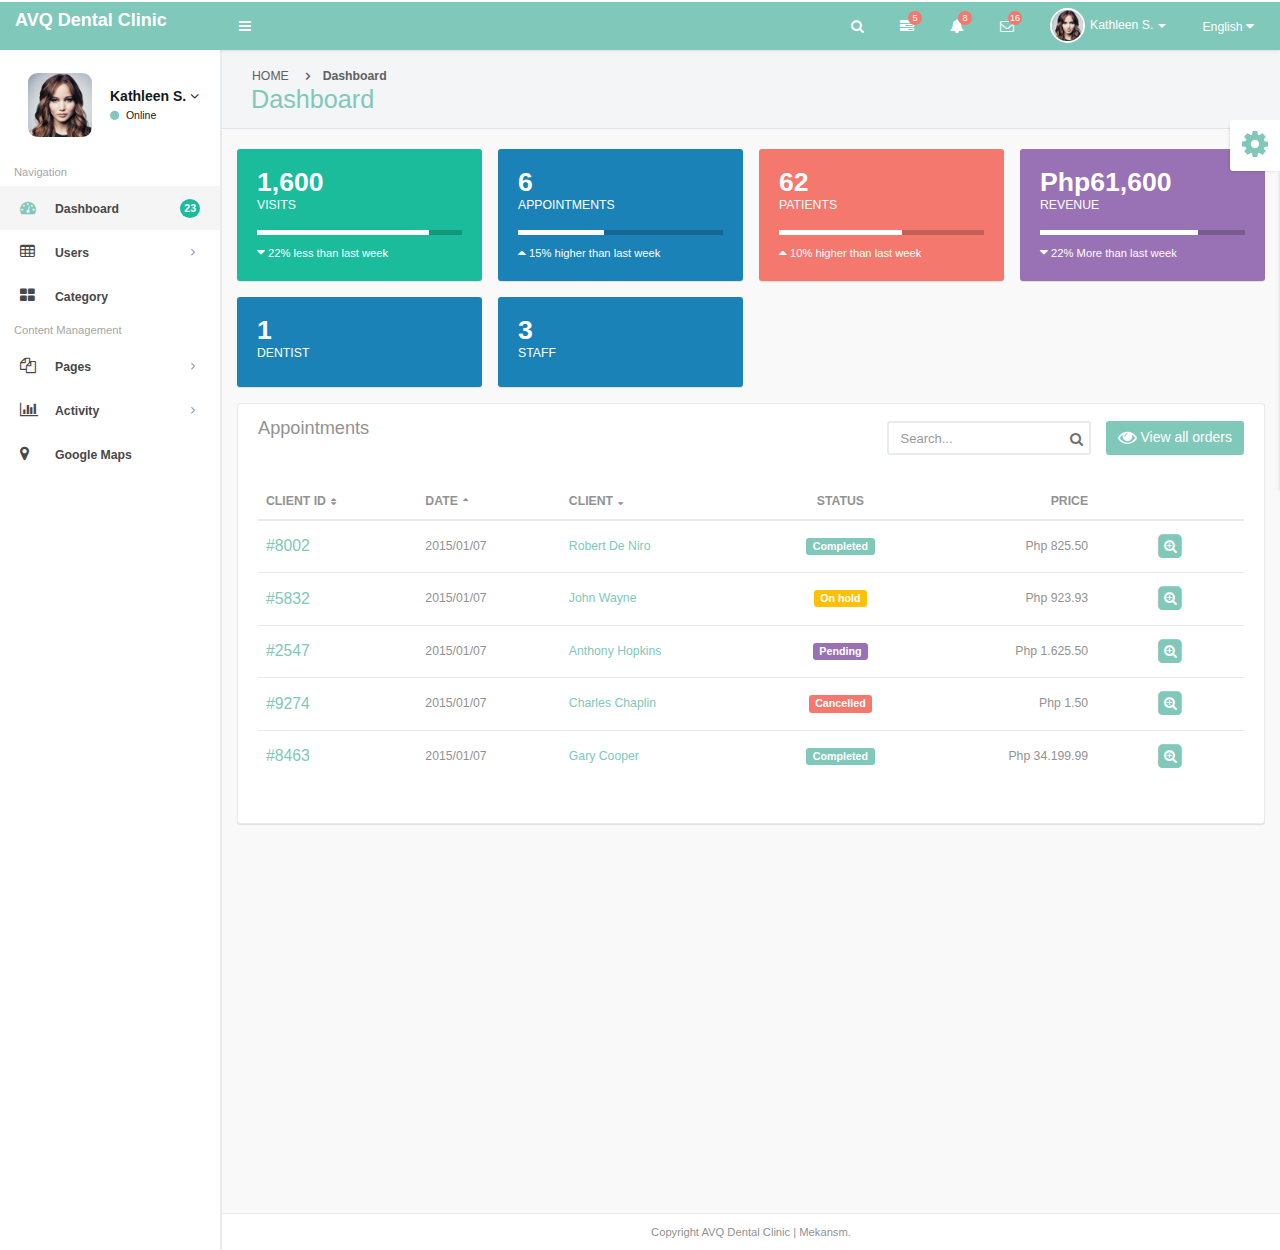
==== commit f412410b: "Merge branch 'master' of https://github.com/johnsanas/avqdentalclinic" ====
--- a/csharp/admin/index.html
+++ b/csharp/admin/index.html
@@ -401,7 +401,7 @@
 </li>
 <li>
 <a href="gallery-v2.html">
-Users Page 1
+Services
 </a>
 </li>
 <li>
--- a/csharp/admin/css/compiled/theme_styles.css
+++ b/csharp/admin/css/compiled/theme_styles.css
@@ -1149,7 +1149,7 @@
 .emerald-bg { background-color: #1ABC9C!important }
 .red-bg { background-color: #f4786e!important }
 .yellow-bg { background-color: #ffc107!important }
-.blue-bg { background-color: #7FC8BA!important }
+.blue-bg { background-color: #1b82b8!important }
 .purple-bg { background-color: #9972B5!important }
 .gray-bg { background-color: #90a4ae!important }
 .white-bg { background-color: #ffffff!important }
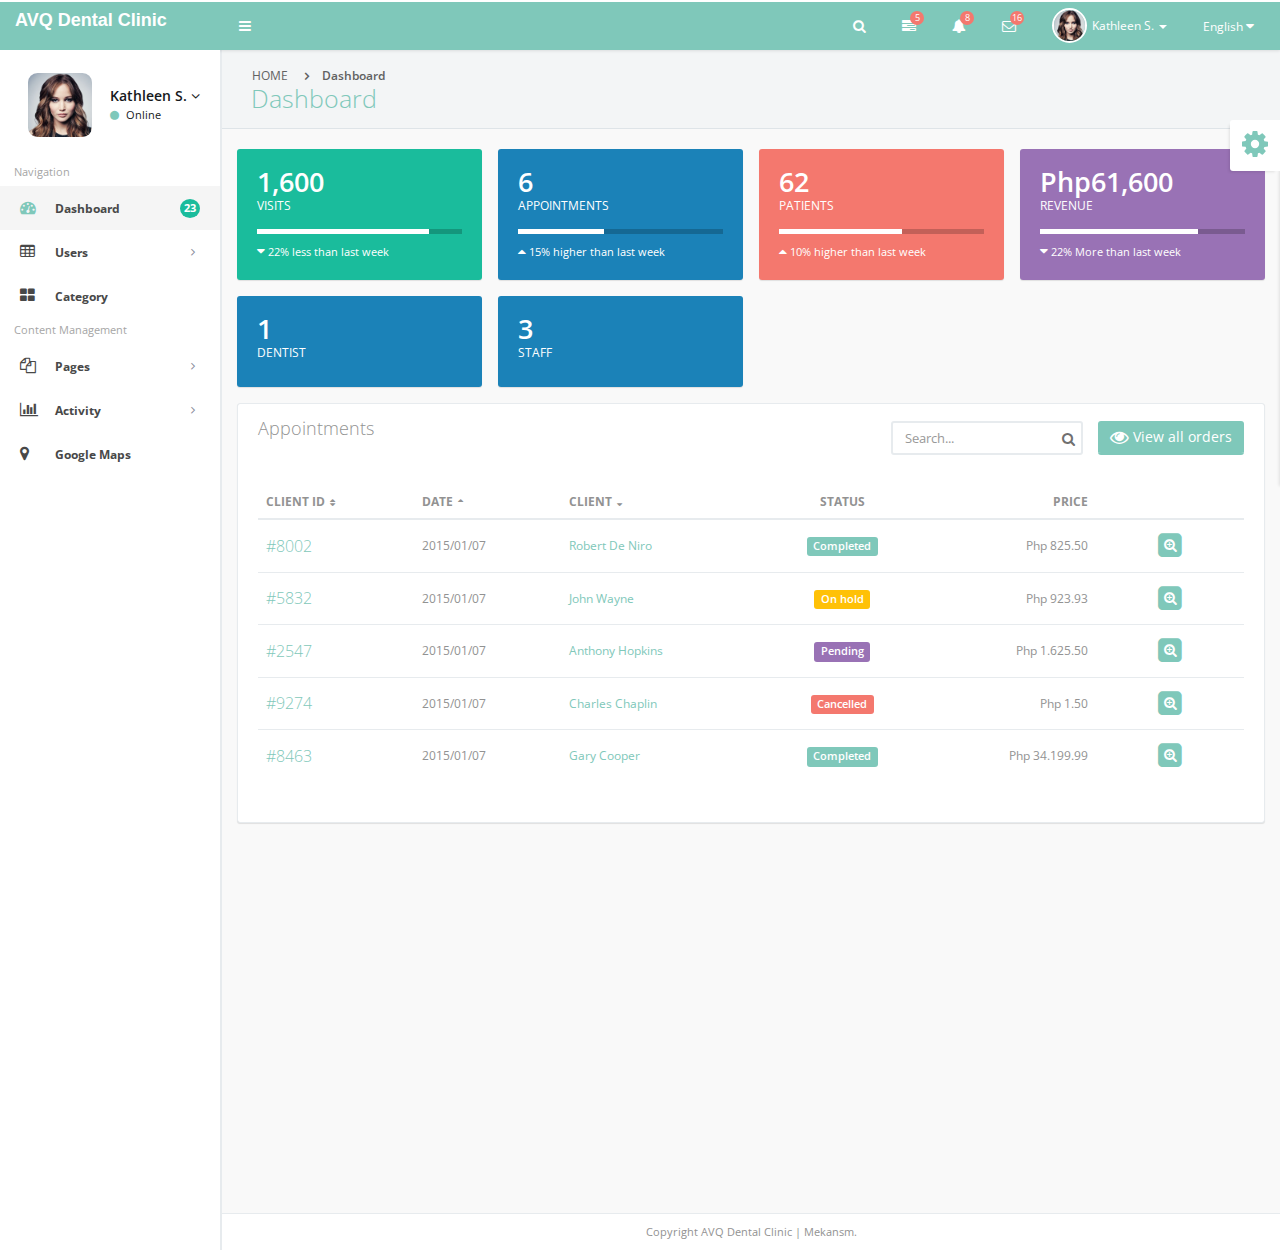
==== commit 71f2ffad: "Merge branch 'master' of https://github.com/johnsanas/avqdentalclinic" ====
--- a/csharp/admin/index.html
+++ b/csharp/admin/index.html
@@ -20,7 +20,7 @@
 <link rel="stylesheet" href="css/libs/jquery-jvectormap-1.2.2.css" type="text/css"/>
 <link rel="stylesheet" href="css/libs/weather-icons.css" type="text/css"/>
 <link rel="stylesheet" href="css/libs/morris.css" type="text/css"/>
-<!--<link type="image/x-icon" href="favicon.png" rel="shortcut icon"/>
+<link type="image/x-icon" href="img/Mechanism-icon.jpg" rel="shortcut icon"/>
  
 <link href='//fonts.googleapis.com/css?family=Open+Sans:400,600,700,300' rel='stylesheet' type='text/css'>
 <!--[if lt IE 9]>
@@ -149,9 +149,6 @@
 </li>
 </ul>
 </li>
-
-
-
 
 
 <li class="dropdown hidden-xs">
@@ -337,6 +334,7 @@
 </span>
 </div>
 </div>
+
 <div class="collapse navbar-collapse navbar-ex1-collapse" id="sidebar-nav">
 <ul class="nav nav-pills nav-stacked">
 <li class="nav-header nav-header-first hidden-sm hidden-xs">
